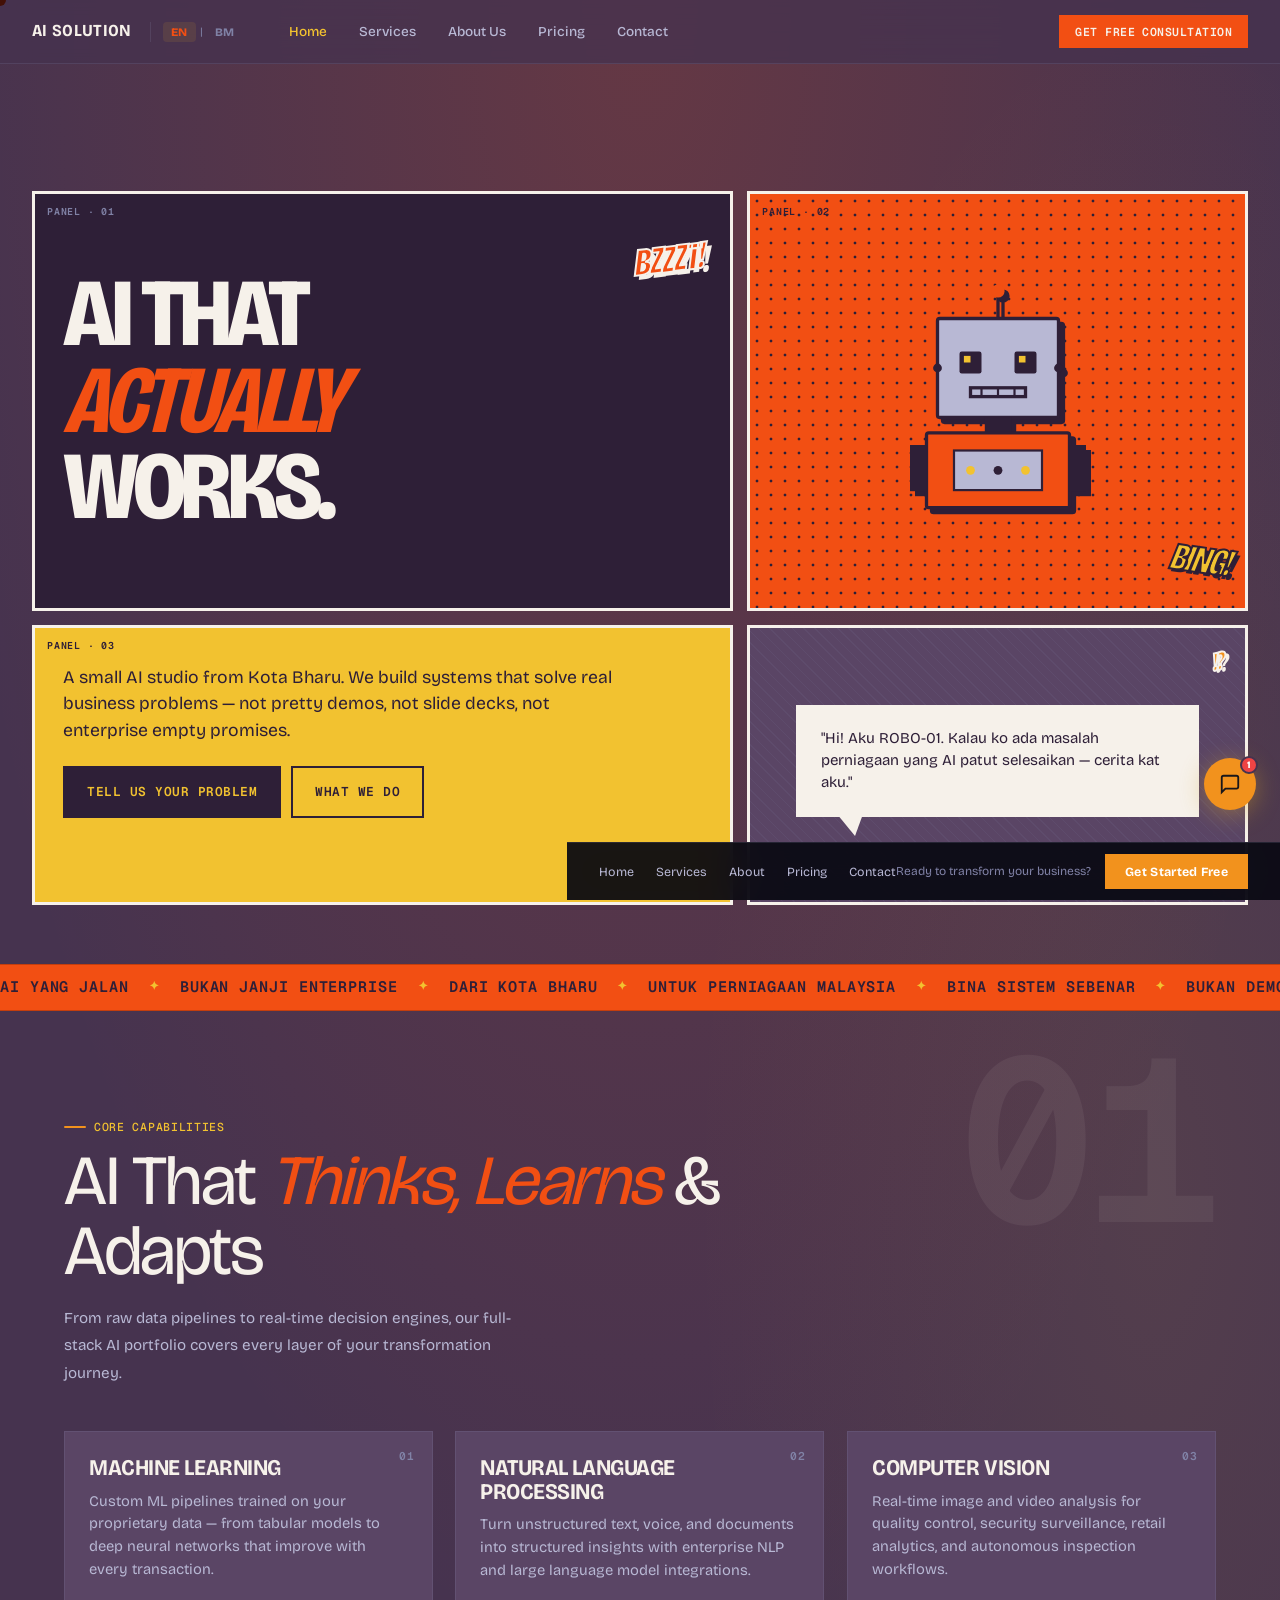
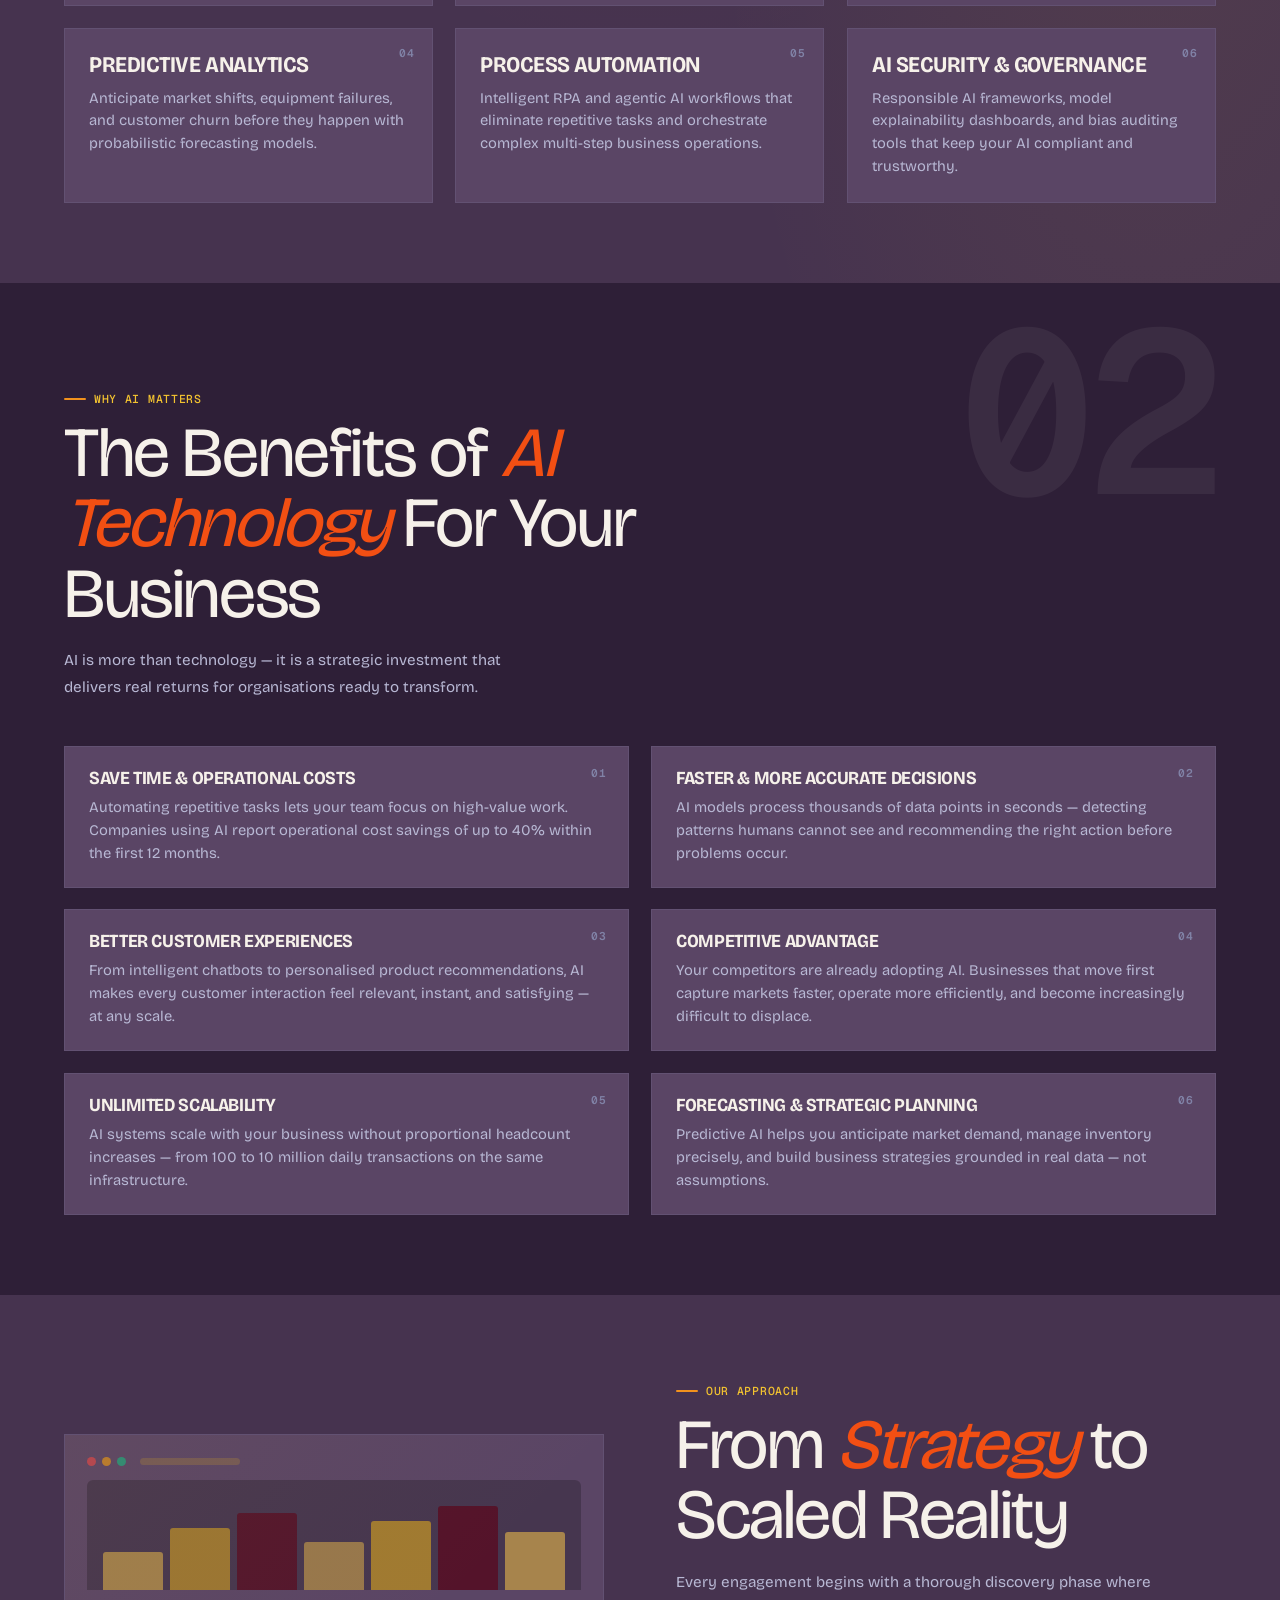
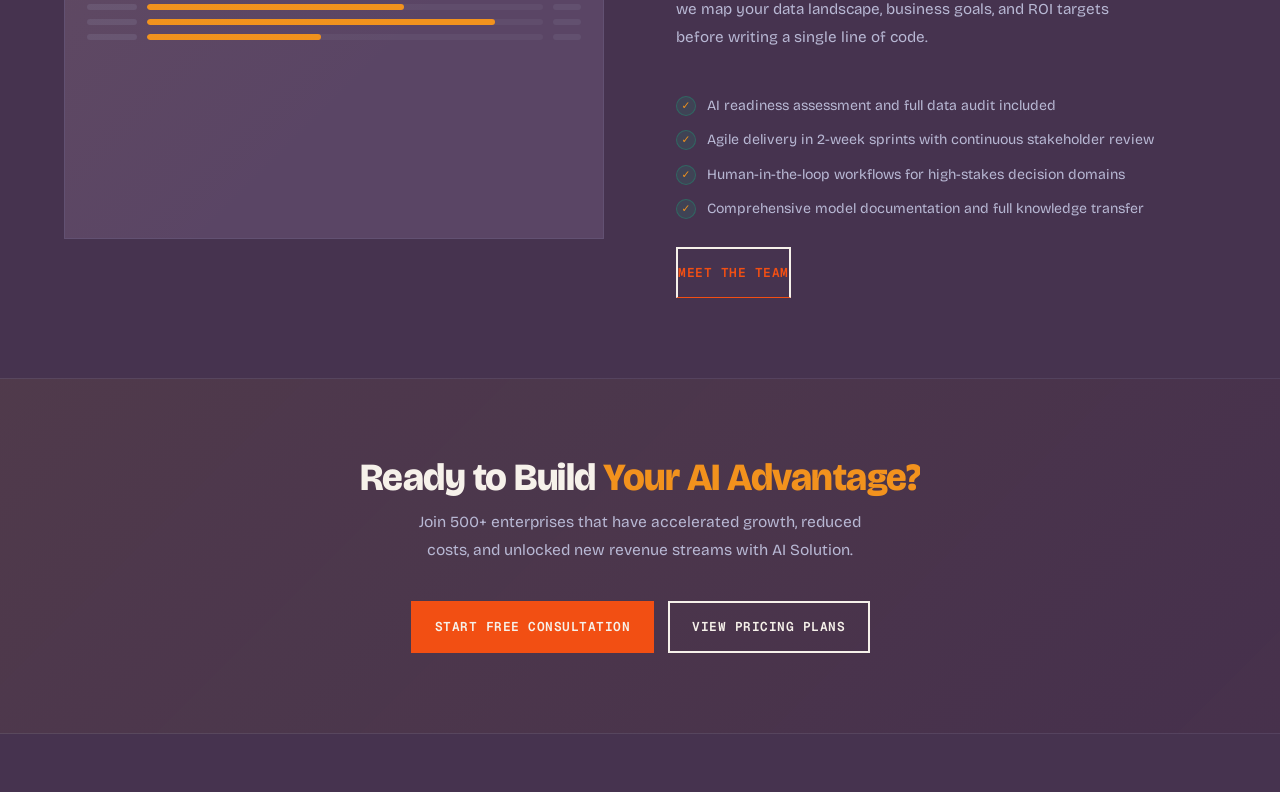
==== index.html @ 9b023fa4 "feat(design): comic-page hero layout 4-panel comic grid as hero: - Panel A (large): plum-deep splash" ====
<!DOCTYPE html>
<html lang="en">
<head>
  <meta charset="UTF-8" />
  <meta name="viewport" content="width=device-width, initial-scale=1.0" />
  <title>AI Solution — We Are Best Solution</title>
  <meta name="description" content="AI Solution delivers enterprise-grade artificial intelligence, machine learning, and automation platforms that transform how modern businesses operate." />
  <link rel="stylesheet" href="css/style.css" />
</head>
<body>

<!-- ══════════════════════════════════════════════════
     PRELOADER
══════════════════════════════════════════════════ -->
<!-- ══════════════════════════════════════════════════
     SIDEBAR
══════════════════════════════════════════════════ -->
<aside class="sidebar">
  <div class="sidebar-header">
    <a href="index.html" class="logo">
      <div>
        <div class="logo-name">AI Solution</div>
      </div>
    </a>
    <div class="lang-toggle">
      <button class="lang-btn" data-lang="en">EN</button>
      <span class="lang-sep">|</span>
      <button class="lang-btn" data-lang="ms">BM</button>
    </div>
  </div>

  <nav class="sidebar-nav">
    <div class="nav-group-label">Main Menu</div>
    <a href="index.html" class="nav-link" data-i18n="nav.home">Home</a>
    <a href="services.html" class="nav-link" data-i18n="nav.services">Services</a>
    <a href="about.html" class="nav-link" data-i18n="nav.about">About Us</a>
    <a href="pricing.html" class="nav-link" data-i18n="nav.pricing">Pricing</a>
    <a href="contact.html" class="nav-link" data-i18n="nav.contact">Contact</a>
  </nav>

  <div class="sidebar-footer">
    <div class="social-row">
      <a href="#" class="social-btn" aria-label="Twitter/X">
        <svg viewBox="0 0 24 24" fill="currentColor"><path d="M18.244 2.25h3.308l-7.227 8.26 8.502 11.24H16.17l-4.714-6.231-5.401 6.231H2.76l7.73-8.835L1.254 2.25H8.08l4.713 6.231zm-1.161 17.52h1.833L7.084 4.126H5.117z"/></svg>
      </a>
      <a href="#" class="social-btn" aria-label="LinkedIn">
        <svg viewBox="0 0 24 24" fill="currentColor"><path d="M20.447 20.452h-3.554v-5.569c0-1.328-.027-3.037-1.852-3.037-1.853 0-2.136 1.445-2.136 2.939v5.667H9.351V9h3.414v1.561h.046c.477-.9 1.637-1.85 3.37-1.85 3.601 0 4.267 2.37 4.267 5.455v6.286zM5.337 7.433a2.062 2.062 0 01-2.063-2.065 2.064 2.064 0 112.063 2.065zm1.782 13.019H3.555V9h3.564v11.452zM22.225 0H1.771C.792 0 0 .774 0 1.729v20.542C0 23.227.792 24 1.771 24h20.451C23.2 24 24 23.227 24 22.271V1.729C24 .774 23.2 0 22.222 0h.003z"/></svg>
      </a>
      <a href="#" class="social-btn" aria-label="GitHub">
        <svg viewBox="0 0 24 24" fill="currentColor"><path d="M12 .297c-6.63 0-12 5.373-12 12 0 5.303 3.438 9.8 8.205 11.385.6.113.82-.258.82-.577 0-.285-.01-1.04-.015-2.04-3.338.724-4.042-1.61-4.042-1.61C4.422 18.07 3.633 17.7 3.633 17.7c-1.087-.744.084-.729.084-.729 1.205.084 1.838 1.236 1.838 1.236 1.07 1.835 2.809 1.305 3.495.998.108-.776.417-1.305.76-1.605-2.665-.3-5.466-1.332-5.466-5.93 0-1.31.465-2.38 1.235-3.22-.135-.303-.54-1.523.105-3.176 0 0 1.005-.322 3.3 1.23.96-.267 1.98-.399 3-.405 1.02.006 2.04.138 3 .405 2.28-1.552 3.285-1.23 3.285-1.23.645 1.653.24 2.873.12 3.176.765.84 1.23 1.91 1.23 3.22 0 4.61-2.805 5.625-5.475 5.92.42.36.81 1.096.81 2.22 0 1.606-.015 2.896-.015 3.286 0 .315.21.69.825.57C20.565 22.092 24 17.592 24 12.297c0-6.627-5.373-12-12-12"/></svg>
      </a>
      <a href="#" class="social-btn" aria-label="YouTube">
        <svg viewBox="0 0 24 24" fill="currentColor"><path d="M23.495 6.205a3.007 3.007 0 00-2.088-2.088c-1.87-.501-9.396-.501-9.396-.501s-7.507-.01-9.396.501A3.007 3.007 0 00.527 6.205a31.247 31.247 0 00-.522 5.805 31.247 31.247 0 00.522 5.783 3.007 3.007 0 002.088 2.088c1.868.502 9.396.502 9.396.502s7.506 0 9.396-.502a3.007 3.007 0 002.088-2.088 31.247 31.247 0 00.5-5.783 31.247 31.247 0 00-.5-5.805zM9.609 15.601V8.408l6.264 3.602z"/></svg>
      </a>
    </div>
    <a href="contact.html" class="sidebar-cta" data-i18n="nav.cta">Get Free Consultation</a>
  </div>
</aside>

<button class="hamburger" aria-label="Toggle navigation">
  <span></span><span></span><span></span>
</button>
<div class="sidebar-overlay"></div>

<!-- ══════════════════════════════════════════════════
     MAIN CONTENT
══════════════════════════════════════════════════ -->
<main class="main">

  <!-- ── HERO COMIC PAGE ── -->
  <section class="hero hero-comic">
    <div class="comic-page">

      <!-- Panel A: Title splash -->
      <div class="panel panel-a">
        <div class="panel-tag">PANEL · 01</div>
        <h1 class="hero-title">
          <span data-i18n="index.hero.1">AI yang</span>
          <span class="hero-title-grad" data-i18n="index.hero.2"><i>betul-betul</i></span>
          <span data-i18n="index.hero.3">jalan.</span>
        </h1>
        <div class="sfx sfx-1">BZZZT!</div>
      </div>

      <!-- Panel B: Mascot -->
      <div class="panel panel-b">
        <div class="panel-tag">PANEL · 02</div>
        <div class="hero-mascot-wrap">
          <svg class="hero-mascot" viewBox="0 0 200 220" xmlns="http://www.w3.org/2000/svg" aria-hidden="true">
            <line x1="100" y1="10" x2="100" y2="35" stroke="currentColor" stroke-width="3" stroke-linecap="round"/>
            <circle cx="100" cy="10" r="6" fill="var(--red)"/>
            <rect x="45" y="35" width="110" height="90" rx="2" fill="var(--lavender-pale)" stroke="currentColor" stroke-width="3"/>
            <g class="eye"><rect x="65" y="65" width="20" height="20" rx="2" fill="currentColor"/><rect x="69" y="69" width="6" height="6" fill="var(--yellow)"/></g>
            <g class="eye" style="animation-delay:0.15s"><rect x="115" y="65" width="20" height="20" rx="2" fill="currentColor"/><rect x="119" y="69" width="6" height="6" fill="var(--yellow)"/></g>
            <rect x="75" y="98" width="50" height="8" rx="0" fill="none" stroke="currentColor" stroke-width="3"/>
            <line x1="85" y1="98" x2="85" y2="106" stroke="currentColor" stroke-width="2"/>
            <line x1="100" y1="98" x2="100" y2="106" stroke="currentColor" stroke-width="2"/>
            <line x1="115" y1="98" x2="115" y2="106" stroke="currentColor" stroke-width="2"/>
            <circle cx="45" cy="80" r="4" fill="currentColor"/>
            <circle cx="155" cy="80" r="4" fill="currentColor"/>
            <rect x="88" y="125" width="24" height="14" fill="currentColor"/>
            <rect x="35" y="139" width="130" height="68" rx="2" fill="var(--red)" stroke="currentColor" stroke-width="3"/>
            <rect x="60" y="155" width="80" height="36" rx="0" fill="var(--lavender-pale)" stroke="currentColor" stroke-width="2"/>
            <circle cx="75"  cy="173" r="4" fill="var(--yellow)"/>
            <circle cx="100" cy="173" r="4" fill="currentColor"/>
            <circle cx="125" cy="173" r="4" fill="var(--yellow)"/>
            <rect x="20" y="150" width="15" height="42" rx="0" fill="currentColor"/>
            <rect x="165" y="150" width="15" height="42" rx="0" fill="currentColor"/>
          </svg>
        </div>
        <div class="sfx sfx-2">BING!</div>
      </div>

      <!-- Panel C: Description + CTA -->
      <div class="panel panel-c">
        <div class="panel-tag">PANEL · 03</div>
        <p class="hero-desc" data-i18n="index.hero.desc">
          Studio AI kecik dari Kota Bharu. Kami bina sistem yang selesaikan masalah sebenar perniagaan ko — bukan demo cantik, bukan slide deck, bukan janji-janji enterprise.
        </p>
        <div class="hero-btns">
          <a href="contact.html" class="btn btn-pri" data-i18n="index.hero.btn1">Cerita masalah ko →</a>
          <a href="services.html" class="btn btn-sec" data-i18n="index.hero.btn2">Apa kami buat</a>
        </div>
      </div>

      <!-- Panel D: Meta / dialog -->
      <div class="panel panel-d">
        <div class="speech">
          <p>"Hi! Aku ROBO-01. Kalau ko ada masalah perniagaan yang AI patut selesaikan — cerita kat aku."</p>
        </div>
        <div class="sfx sfx-3">!?</div>
      </div>

    </div>
  </section>

  <!-- ── MARQUEE BANNER ── -->
  <div class="marquee" aria-hidden="true">
    <div class="marquee-track">
      <span>AI yang jalan</span><span class="marquee-dot">✦</span>
      <span>Bukan janji enterprise</span><span class="marquee-dot">✦</span>
      <span>Dari Kota Bharu</span><span class="marquee-dot">✦</span>
      <span>Untuk perniagaan Malaysia</span><span class="marquee-dot">✦</span>
      <span>Bina sistem sebenar</span><span class="marquee-dot">✦</span>
      <span>Bukan demo cantik</span><span class="marquee-dot">✦</span>
      <span>AI yang jalan</span><span class="marquee-dot">✦</span>
      <span>Bukan janji enterprise</span><span class="marquee-dot">✦</span>
      <span>Dari Kota Bharu</span><span class="marquee-dot">✦</span>
      <span>Untuk perniagaan Malaysia</span><span class="marquee-dot">✦</span>
      <span>Bina sistem sebenar</span><span class="marquee-dot">✦</span>
      <span>Bukan demo cantik</span><span class="marquee-dot">✦</span>
    </div>
  </div>

  <!-- ── CAPABILITIES ── -->
  <section class="sec" data-no="01">
    <div class="sec-label" data-i18n="index.cap.label">Core Capabilities</div>
    <h2 class="sec-title reveal" data-i18n="index.cap.title">AI That <span>Thinks, Learns</span> &amp; Adapts</h2>
    <p class="sec-desc reveal d1" data-i18n="index.cap.desc">From raw data pipelines to real-time decision engines, our full-stack AI portfolio covers every layer of your transformation journey.</p>

    <div class="grid-3">
      <div class="card reveal d1">
        <h3 class="card-title" data-i18n="index.cap.ml.title">Machine Learning</h3>
        <p class="card-desc" data-i18n="index.cap.ml.desc">Custom ML pipelines trained on your proprietary data — from tabular models to deep neural networks that improve with every transaction.</p>
      </div>
      <div class="card reveal d2">
        <h3 class="card-title" data-i18n="index.cap.nlp.title">Natural Language Processing</h3>
        <p class="card-desc" data-i18n="index.cap.nlp.desc">Turn unstructured text, voice, and documents into structured insights with enterprise NLP and large language model integrations.</p>
      </div>
      <div class="card reveal d3">
        <h3 class="card-title" data-i18n="index.cap.cv.title">Computer Vision</h3>
        <p class="card-desc" data-i18n="index.cap.cv.desc">Real-time image and video analysis for quality control, security surveillance, retail analytics, and autonomous inspection workflows.</p>
      </div>
      <div class="card reveal d1">
        <h3 class="card-title" data-i18n="index.cap.analytics.title">Predictive Analytics</h3>
        <p class="card-desc" data-i18n="index.cap.analytics.desc">Anticipate market shifts, equipment failures, and customer churn before they happen with probabilistic forecasting models.</p>
      </div>
      <div class="card reveal d2">
        <h3 class="card-title" data-i18n="index.cap.auto.title">Process Automation</h3>
        <p class="card-desc" data-i18n="index.cap.auto.desc">Intelligent RPA and agentic AI workflows that eliminate repetitive tasks and orchestrate complex multi-step business operations.</p>
      </div>
      <div class="card reveal d3">
        <h3 class="card-title" data-i18n="index.cap.sec.title">AI Security &amp; Governance</h3>
        <p class="card-desc" data-i18n="index.cap.sec.desc">Responsible AI frameworks, model explainability dashboards, and bias auditing tools that keep your AI compliant and trustworthy.</p>
      </div>
    </div>
  </section>



  <!-- ── BENEFITS OF AI ── -->
  <section class="sec sec-alt" data-no="02">
    <div class="sec-label" data-i18n="index.ben.label">Why AI Matters</div>
    <h2 class="sec-title reveal" data-i18n="index.ben.title">The Benefits of <span>AI Technology</span> For Your Business</h2>
    <p class="sec-desc reveal d1" data-i18n="index.ben.desc">AI is more than technology — it is a strategic investment that delivers real returns for organisations ready to transform.</p>

    <div class="grid-2" style="margin-top:8px">
      <div class="val-item reveal d1">
        <h3 class="val-title" data-i18n="index.ben.1.title">Save Time &amp; Operational Costs</h3>
        <p class="val-desc" data-i18n="index.ben.1.desc">Automating repetitive tasks lets your team focus on high-value work. Companies using AI report operational cost savings of up to 40% within the first 12 months.</p>
      </div>
      <div class="val-item reveal d2">
        <h3 class="val-title" data-i18n="index.ben.2.title">Faster &amp; More Accurate Decisions</h3>
        <p class="val-desc" data-i18n="index.ben.2.desc">AI models process thousands of data points in seconds — detecting patterns humans cannot see and recommending the right action before problems occur.</p>
      </div>
      <div class="val-item reveal d1">
        <h3 class="val-title" data-i18n="index.ben.3.title">Better Customer Experiences</h3>
        <p class="val-desc" data-i18n="index.ben.3.desc">From intelligent chatbots to personalised product recommendations, AI makes every customer interaction feel relevant, instant, and satisfying — at any scale.</p>
      </div>
      <div class="val-item reveal d2">
        <h3 class="val-title" data-i18n="index.ben.4.title">Competitive Advantage</h3>
        <p class="val-desc" data-i18n="index.ben.4.desc">Your competitors are already adopting AI. Businesses that move first capture markets faster, operate more efficiently, and become increasingly difficult to displace.</p>
      </div>
      <div class="val-item reveal d1">
        <h3 class="val-title" data-i18n="index.ben.5.title">Unlimited Scalability</h3>
        <p class="val-desc" data-i18n="index.ben.5.desc">AI systems scale with your business without proportional headcount increases — from 100 to 10 million daily transactions on the same infrastructure.</p>
      </div>
      <div class="val-item reveal d2">
        <h3 class="val-title" data-i18n="index.ben.6.title">Forecasting &amp; Strategic Planning</h3>
        <p class="val-desc" data-i18n="index.ben.6.desc">Predictive AI helps you anticipate market demand, manage inventory precisely, and build business strategies grounded in real data — not assumptions.</p>
      </div>
    </div>
  </section>

  <!-- ── ALT SECTION 2 ── -->
  <div class="alt rev">
    <div class="alt-content reveal">
      <div class="sec-label" data-i18n="index.approach.label">Our Approach</div>
      <h2 class="sec-title" data-i18n="index.approach.title">From <span>Strategy</span> to Scaled Reality</h2>
      <p class="sec-desc" data-i18n="index.approach.desc">Every engagement begins with a thorough discovery phase where we map your data landscape, business goals, and ROI targets before writing a single line of code.</p>
      <ul class="chk-list">
        <li data-i18n="index.approach.li1">AI readiness assessment and full data audit included</li>
        <li data-i18n="index.approach.li2">Agile delivery in 2-week sprints with continuous stakeholder review</li>
        <li data-i18n="index.approach.li3">Human-in-the-loop workflows for high-stakes decision domains</li>
        <li data-i18n="index.approach.li4">Comprehensive model documentation and full knowledge transfer</li>
      </ul>
      <div style="margin-top:26px">
        <a href="about.html" class="btn btn-ghost" data-i18n="index.approach.btn">Meet the Team</a>
      </div>
    </div>
    <div class="alt-visual reveal d2">
      <div class="vis-mockup">
        <div class="vm-header">
          <div class="vm-dot"></div><div class="vm-dot"></div><div class="vm-dot"></div>
          <div class="vm-titlebar"></div>
        </div>
        <div class="vm-chart">
          <div class="vm-bar" style="height:40%;background:rgba(232,184,75,0.55)"></div>
          <div class="vm-bar" style="height:65%;background:rgba(210,159,34,0.6)"></div>
          <div class="vm-bar" style="height:80%;background:rgba(93,0,24,0.6)"></div>
          <div class="vm-bar" style="height:50%;background:rgba(232,184,75,0.5)"></div>
          <div class="vm-bar" style="height:72%;background:rgba(210,159,34,0.65)"></div>
          <div class="vm-bar" style="height:88%;background:rgba(93,0,24,0.65)"></div>
          <div class="vm-bar" style="height:60%;background:rgba(232,184,75,0.6)"></div>
        </div>
        <div class="vm-rows">
          <div class="vm-row"><div class="vm-row-lbl"></div><div class="vm-row-track"><div class="vm-row-fill" style="width:65%"></div></div><div class="vm-row-val"></div></div>
          <div class="vm-row"><div class="vm-row-lbl"></div><div class="vm-row-track"><div class="vm-row-fill" style="width:88%"></div></div><div class="vm-row-val"></div></div>
          <div class="vm-row"><div class="vm-row-lbl"></div><div class="vm-row-track"><div class="vm-row-fill" style="width:44%"></div></div><div class="vm-row-val"></div></div>
        </div>
      </div>
    </div>
  </div>

  <!-- ── CTA ── -->
  <div class="cta-band reveal">
    <h2 data-i18n="index.cta.title">Ready to Build <span style="background:var(--grad);-webkit-background-clip:text;-webkit-text-fill-color:transparent;background-clip:text;">Your AI Advantage?</span></h2>
    <p data-i18n="index.cta.desc">Join 500+ enterprises that have accelerated growth, reduced costs, and unlocked new revenue streams with AI Solution.</p>
    <div class="cta-btns">
      <a href="contact.html" class="btn btn-pri" data-i18n="index.cta.btn1">Start Free Consultation</a>
      <a href="pricing.html" class="btn btn-sec" data-i18n="index.cta.btn2">View Pricing Plans</a>
    </div>
  </div>

</main>

<!-- ══════════════════════════════════════════════════
     STICKY BOTTOM BAR
══════════════════════════════════════════════════ -->
<nav class="bottom-bar">
  <div class="bar-links">
    <a href="index.html">Home</a>
    <a href="services.html">Services</a>
    <a href="about.html">About</a>
    <a href="pricing.html">Pricing</a>
    <a href="contact.html">Contact</a>
  </div>
  <div class="bar-right">
    <span data-i18n="bar.tagline">Ready to transform your business?</span>
    <a href="contact.html" class="bar-cta" data-i18n="bar.btn">Get Started Free</a>
  </div>
</nav>

<button class="back-top" aria-label="Back to top">
  <svg viewBox="0 0 24 24" fill="none" stroke="currentColor" stroke-width="2.5"><polyline points="18 15 12 9 6 15"/></svg>
</button>

<script src="js/i18n.js"></script>
<script src="js/main.js"></script>
</body>
</html>
---- css/style.css ----
/* ============================================================
   AI SOLUTION — Industrial Utility / Workshop Manual
   Reference: 1970s machinery manual, control panel signage
   ============================================================ */

@import url('https://fonts.googleapis.com/css2?family=Bricolage+Grotesque:opsz,wght@12..96,400;12..96,500;12..96,600;12..96,700;12..96,800&family=Geist+Mono:wght@400;500;600&display=swap');

:root {
  /* Anime cybertech palette — Drenched dark sunset */
  --plum:          #46334F;       /* deep purple — primary surface */
  --plum-deep:     #2e1f37;       /* deeper purple */
  --plum-soft:     #5a4565;       /* raised surface */
  --lavender:      #8082A6;       /* body text, secondary */
  --lavender-pale: #b8b8d4;       /* high-contrast text */
  --yellow:        #F2C230;       /* highlight, badges */
  --orange:        #F2921D;       /* secondary CTA */
  --red:           #F24F13;       /* primary accent — emphasis */
  --red-deep:      #c43e0d;

  --surface:       var(--plum);
  --surface-deep:  var(--plum-deep);
  --surface-raised: var(--plum-soft);
  --ink:           #f6f1ea;       /* warm cream for headlines */
  --ink-sub:       var(--lavender-pale);
  --ink-mute:      var(--lavender);
  --line:          rgba(128, 130, 166, 0.20);
  --line-strong:   rgba(128, 130, 166, 0.50);

  --bg-primary:    var(--surface);
  --bg-secondary:  var(--surface-deep);
  --bg-card:       var(--surface-raised);
  --bg-card-hover: var(--surface-raised);
  --border:        var(--line);
  --border-hover:  var(--line-strong);

  --primary:       var(--red);
  --primary-dark:  var(--red-deep);
  --secondary:     var(--orange);
  --accent:        var(--yellow);
  --accent-green:  var(--orange);
  --danger:        var(--red);
  --warning:       var(--yellow);

  --text:          var(--ink);
  --text-sub:      var(--ink-sub);
  --text-muted:    var(--ink-mute);

  --display: 'Bricolage Grotesque', system-ui, sans-serif;
  --mono:    'Geist Mono', ui-monospace, monospace;

  --grad:          var(--orange);
  --grad-accent:   var(--orange-deep);
  --grad-glow:     none;

  --shadow-card:   none;
  --glow:          none;
  --glow-sm:       none;

  --ease:          cubic-bezier(0.16, 1, 0.3, 1);
  --t:             all 0.24s var(--ease);
  --t-slow:        all 0.5s var(--ease);

  --r-sm:   0;
  --r-md:   0;
  --r-lg:   0;
  --r-xl:   0;

  --bar-h:         58px;
}

*, *::before, *::after { box-sizing: border-box; margin: 0; padding: 0; }
html { scroll-behavior: smooth; font-size: 16px; }
body {
  font-family: var(--display);
  font-weight: 400;
  font-variation-settings: "wdth" 100, "opsz" 14;
  background: var(--plum);
  background-image:
    radial-gradient(ellipse 80% 60% at 50% 0%, rgba(242, 79, 19, 0.18), transparent 70%),
    radial-gradient(ellipse 60% 50% at 90% 30%, rgba(242, 194, 48, 0.08), transparent 60%);
  color: var(--text);
  line-height: 1.55;
  overflow-x: hidden;
  -webkit-font-smoothing: antialiased;
}

/* Section labels — like machinery panel readouts */
.eyebrow, .sec-label, .nav-group-label, .ph-label {
  font-family: var(--mono) !important;
  font-weight: 500 !important;
  letter-spacing: 0.06em !important;
  text-transform: uppercase;
  font-size: 0.72rem !important;
  color: var(--yellow) !important;
  display: inline-flex; align-items: center; gap: 8px;
  padding: 0;
  background: transparent;
  border: none;
}
.eyebrow::before, .sec-label::before, .ph-label::before {
  content: '';
  width: 24px; height: 1px;
  background: var(--yellow);
  display: inline-block;
}

/* Display typography — heavy industrial sans */
h1, h2, h3, .hero-title, .sec-title, .ph-title, .cta-band h2 {
  font-family: var(--display);
  font-weight: 700;
  letter-spacing: -0.025em;
  line-height: 0.95;
  font-variation-settings: "wdth" 100, "opsz" 96;
}
h1 i, h2 i, h3 i, .hero-title i, .sec-title i {
  font-style: italic;
  font-weight: 600;
  font-variation-settings: "wdth" 95, "opsz" 96;
  color: var(--orange);
}
a { color: inherit; text-decoration: none; }
img { display: block; max-width: 100%; }
button { font-family: inherit; }

/* ---- Scrollbar ---- */
::-webkit-scrollbar          { width: 5px; }
::-webkit-scrollbar-track    { background: var(--bg-secondary); }
::-webkit-scrollbar-thumb    { background: var(--primary); border-radius: 4px; }
::-webkit-scrollbar-thumb:hover { background: var(--secondary); }
::selection { background: rgba(210,159,34,0.28); color: var(--text); }

/* ============================================================
   TOP NAVBAR (converted from sidebar)
   ============================================================ */
.sidebar {
  position: fixed; top: 0; left: 0; right: 0;
  height: 64px; width: 100%;
  background: rgba(70, 51, 79, 0.78);
  backdrop-filter: blur(16px);
  -webkit-backdrop-filter: blur(16px);
  border-bottom: 1px solid var(--line);
  display: flex; flex-direction: row; align-items: center;
  z-index: 1000;
  transition: transform 0.3s var(--ease);
  padding: 0 32px;
  gap: 32px;
}
.sidebar::after { display: none; }

/* Logo + lang toggle (left) */
.sidebar-header {
  display: flex; align-items: center; gap: 18px;
  padding: 0;
  border: none;
  flex-shrink: 0;
}
.lang-toggle {
  border-top: none !important;
  padding-top: 0 !important;
  margin-top: 0 !important;
  border-left: 1px solid var(--border);
  padding-left: 12px !important;
}
.logo { display: flex; align-items: center; }
.logo-name {
  font-family: var(--display);
  font-size: 1.05rem; font-weight: 700;
  font-variation-settings: "wdth" 90;
  letter-spacing: 0.02em;
  line-height: 1;
  color: var(--ink);
  text-transform: uppercase;
}

/* Nav (center, horizontal) */
.sidebar-nav {
  flex: 1; padding: 0;
  display: flex; align-items: center;
  gap: 4px; overflow: visible;
}
.nav-group-label { display: none; }
.nav-link {
  display: inline-flex; align-items: center; gap: 6px;
  padding: 8px 14px;
  color: var(--text-sub);
  font-size: 0.85rem; font-weight: 500;
  border: none;
  border-radius: 2px;
  transition: var(--t);
}
.nav-link { color: var(--ink-sub); }
.nav-link:hover { color: var(--yellow); background: transparent; }
.nav-link.active { color: var(--yellow); background: transparent; }
.nav-badge {
  margin-left: 4px; padding: 1px 6px;
  background: var(--primary); color: #fff;
  border-radius: 20px; font-size: 0.58rem; font-weight: 700;
}

/* Footer items (right) */
.sidebar-footer {
  display: flex; align-items: center; gap: 14px;
  padding: 0;
  border: none;
  flex-shrink: 0;
}
.social-row { display: none; }
.sidebar-cta {
  display: inline-block; width: auto;
  padding: 8px 16px;
  background: var(--red); color: var(--ink);
  border-radius: 0;
  font-family: var(--mono);
  font-size: 0.72rem; font-weight: 600;
  letter-spacing: 0.04em;
  text-transform: uppercase;
  transition: var(--t);
  white-space: nowrap;
}
.sidebar-cta:hover { background: var(--yellow); color: var(--plum-deep); }

/* ---- Hamburger ---- */
.hamburger {
  display: none;
  position: fixed; top: 14px; left: 14px;
  z-index: 1100;
  width: 44px; height: 44px;
  background: var(--bg-card);
  border: 1px solid var(--border); border-radius: var(--r-sm);
  flex-direction: column; align-items: center; justify-content: center;
  gap: 5px; cursor: pointer; transition: var(--t);
}
.hamburger span {
  display: block; width: 20px; height: 2px;
  background: var(--text); border-radius: 2px; transition: var(--t);
}
.hamburger.open span:nth-child(1) { transform: translateY(7px) rotate(45deg); }
.hamburger.open span:nth-child(2) { opacity: 0; transform: scaleX(0); }
.hamburger.open span:nth-child(3) { transform: translateY(-7px) rotate(-45deg); }

.sidebar-overlay {
  display: none;
  position: fixed; inset: 0;
  background: rgba(0,0,0,0.65); backdrop-filter: blur(4px);
  z-index: 999;
}
.sidebar-overlay.visible { display: block; }

/* ============================================================
   LAYOUT
   ============================================================ */
.main { margin-left: 0; padding-top: 64px; min-height: 100vh; padding-bottom: var(--bar-h); }

/* ============================================================
   STICKY BOTTOM BAR
   ============================================================ */
.bottom-bar {
  position: fixed; bottom: 0;
  left: var(--sidebar-w); right: 0;
  height: var(--bar-h);
  background: rgba(10,10,20,0.94);
  backdrop-filter: blur(20px) saturate(1.4);
  border-top: 1px solid var(--border);
  display: flex; align-items: center;
  justify-content: space-between;
  padding: 0 32px; z-index: 900;
}
.bar-links { display: flex; gap: 22px; }
.bar-links a {
  color: var(--text-sub); font-size: 0.78rem; transition: var(--t);
}
.bar-links a:hover { color: var(--primary); }
.bar-right { display: flex; align-items: center; gap: 14px; }
.bar-right span { color: var(--text-muted); font-size: 0.75rem; }
.bar-cta {
  display: inline-flex; align-items: center; gap: 6px;
  padding: 8px 20px;
  background: var(--grad); color: #fff;
  border-radius: var(--r-sm); font-size: 0.78rem;
  font-weight: 700; letter-spacing: 0.3px;
  transition: var(--t); box-shadow: var(--glow-sm);
  white-space: nowrap;
}
.bar-cta:hover { box-shadow: var(--glow); transform: translateY(-1px); }
.bar-cta svg { width: 13px; height: 13px; }

/* ============================================================
   BACK TO TOP
   ============================================================ */
.back-top {
  position: fixed;
  bottom: calc(var(--bar-h) + 18px); right: 20px;
  width: 42px; height: 42px;
  background: var(--bg-card); border: 1px solid var(--border);
  border-radius: var(--r-sm);
  display: flex; align-items: center; justify-content: center;
  color: var(--primary); cursor: pointer; z-index: 800;
  opacity: 0; visibility: hidden;
  transform: translateY(16px); transition: var(--t);
}
.back-top svg { width: 16px; height: 16px; }
.back-top.show { opacity: 1; visibility: visible; transform: translateY(0); }
.back-top:hover { background: var(--primary); color: #fff; box-shadow: var(--glow-sm); }

/* ============================================================
   HERO
   ============================================================ */
.hero {
  position: relative; min-height: 100vh;
  display: flex; align-items: center;
  overflow: hidden; background: var(--bg-primary);
}
.hero::before, .hero::after { display: none; }

.hero-inner {
  position: relative; z-index: 2;
  padding: 140px 64px 100px;
  max-width: 920px;
}
.eyebrow {
  display: inline-flex; align-items: center; gap: 8px;
  padding: 5px 15px;
  background: rgba(232,184,75,0.08);
  border: 1px solid rgba(232,184,75,0.3);
  border-radius: 30px;
  font-size: 0.7rem; color: var(--accent);
  letter-spacing: 2.5px; text-transform: uppercase; font-weight: 700;
  margin-bottom: 22px;
}
.eyebrow-dot {
  width: 6px; height: 6px; background: var(--accent);
  border-radius: 50%; animation: pulse 1.6s ease-in-out infinite;
}
@keyframes pulse { 0%,100%{opacity:1;transform:scale(1)} 50%{opacity:0.3;transform:scale(0.8)} }

.hero-title {
  font-family: var(--display);
  font-size: clamp(3.5rem, 11vw, 10rem);
  font-weight: 800;
  line-height: 0.86;
  letter-spacing: -0.045em;
  margin-bottom: 32px;
  color: var(--ink);
  text-transform: uppercase;
  font-variation-settings: "wdth" 88, "opsz" 96;
}
.hero-title > span { display: block; }
.hero-title-grad {
  color: var(--red);
  font-weight: 700;
  font-style: italic;
  font-variation-settings: "wdth" 80, "opsz" 96;
  letter-spacing: -0.04em;
  display: inline-block;
}

.hero-mascot-wrap {
  width: clamp(120px, 18vw, 240px);
  margin-bottom: 28px;
  display: block;
  will-change: transform;
  transition: transform 0.05s linear;
}
.hero-mascot {
  width: 100%;
  height: auto;
  display: block;
  animation: float-bot 4s ease-in-out infinite;
}
.hero-mascot path,
.hero-mascot rect,
.hero-mascot circle { transition: var(--t); }

@keyframes blink-eye {
  0%, 92%, 100% { transform: scaleY(1); }
  95%           { transform: scaleY(0.1); }
}
.hero-mascot .eye {
  transform-origin: center;
  animation: blink-eye 4s infinite;
}
@keyframes float-bot {
  0%, 100% { transform: translateY(0); }
  50%      { transform: translateY(-8px); }
}

/* ============================================================
   COMIC PAGE LAYOUT
   ============================================================ */
.hero-comic {
  padding: 100px 32px 32px;
  background: transparent;
}
.comic-page {
  max-width: 1240px;
  margin: 0 auto;
  display: grid;
  gap: 14px;
  grid-template-columns: 1.4fr 1fr;
  grid-template-rows: auto auto;
  grid-template-areas:
    "a b"
    "c d";
  position: relative;
}
@media (max-width: 720px) {
  .comic-page {
    grid-template-columns: 1fr;
    grid-template-areas: "a" "b" "c" "d";
  }
}
.panel-a { grid-area: a; }
.panel-b { grid-area: b; }
.panel-c { grid-area: c; }
.panel-d { grid-area: d; }

.panel {
  border: 3px solid var(--ink);
  background: var(--surface-raised);
  padding: 28px;
  position: relative;
  overflow: hidden;
  min-height: 280px;
  display: flex;
  flex-direction: column;
  justify-content: flex-end;
}
.panel-tag {
  position: absolute;
  top: 10px; left: 12px;
  font-family: var(--mono);
  font-size: 0.62rem;
  font-weight: 600;
  letter-spacing: 0.08em;
  color: var(--lavender);
  text-transform: uppercase;
  z-index: 2;
}

/* Panel A — title splash, deeper plum bg */
.panel-a {
  background: var(--plum-deep);
  min-height: 420px;
  justify-content: center;
}
.panel-a .hero-title {
  margin-bottom: 0;
  font-size: clamp(2.8rem, 7.5vw, 6rem);
  line-height: 0.9;
  color: var(--ink);
}

/* Panel B — mascot panel, halftone red */
.panel-b {
  background: var(--red);
  color: var(--plum-deep);
  background-image:
    radial-gradient(circle at center, var(--plum-deep) 1.2px, transparent 1.7px);
  background-size: 14px 14px;
  align-items: center;
  justify-content: center;
}
.panel-b .panel-tag { color: var(--plum-deep); }
.panel-b .hero-mascot-wrap {
  width: clamp(140px, 60%, 220px);
  margin: 0;
  filter: drop-shadow(5px 5px 0 var(--plum-deep));
}
.panel-b .hero-mascot { color: var(--plum-deep); }

/* Panel C — desc + CTA on yellow */
.panel-c {
  background: var(--yellow);
  color: var(--plum-deep);
  justify-content: flex-end;
}
.panel-c .panel-tag { color: var(--plum-deep); }
.panel-c .hero-desc {
  font-size: clamp(0.96rem, 1.4vw, 1.1rem);
  line-height: 1.5;
  color: var(--plum-deep);
  margin-bottom: 22px;
  max-width: 50ch;
}
.panel-c .hero-btns { display: flex; gap: 10px; flex-wrap: wrap; }
.panel-c .btn-pri { background: var(--plum-deep); color: var(--yellow); border-color: var(--plum-deep); }
.panel-c .btn-pri:hover { background: var(--red); color: var(--ink); border-color: var(--red); }
.panel-c .btn-sec { color: var(--plum-deep); border-color: var(--plum-deep); background: transparent; }
.panel-c .btn-sec:hover { background: var(--plum-deep); color: var(--yellow); }

/* Panel D — speech bubble */
.panel-d {
  background: var(--surface-raised);
  background-image:
    repeating-linear-gradient(45deg, transparent 0 7px, rgba(128,130,166,0.10) 7px 8px);
  justify-content: center;
  align-items: center;
}
.speech {
  background: var(--ink);
  color: var(--plum-deep);
  border: 3px solid var(--ink);
  padding: 20px 22px;
  position: relative;
  font-size: 0.94rem;
  line-height: 1.45;
  max-width: 92%;
  margin: 10px auto 18px;
}
.speech p { margin: 0; }
.speech::before {
  content: '';
  position: absolute;
  bottom: -22px; left: 38px;
  width: 0; height: 0;
  border-left: 18px solid transparent;
  border-right: 8px solid transparent;
  border-top: 22px solid var(--ink);
}

/* Sound effects */
.sfx {
  position: absolute;
  font-family: var(--display);
  font-weight: 800;
  font-style: italic;
  font-size: clamp(1.4rem, 3.2vw, 2.4rem);
  font-variation-settings: "wdth" 75, "opsz" 96;
  letter-spacing: -0.025em;
  text-transform: uppercase;
  pointer-events: none;
  z-index: 3;
}
.sfx-1 {
  top: 36px; right: 28px;
  color: var(--red);
  -webkit-text-stroke: 2px var(--ink);
  text-shadow: 4px 4px 0 var(--ink);
  transform: rotate(-7deg);
}
.sfx-2 {
  bottom: 18px; right: 16px;
  color: var(--yellow);
  -webkit-text-stroke: 2px var(--plum-deep);
  text-shadow: 3px 3px 0 var(--plum-deep);
  transform: rotate(8deg);
}
.sfx-3 {
  top: 14px; right: 22px;
  color: var(--orange);
  -webkit-text-stroke: 2px var(--ink);
  text-shadow: 3px 3px 0 var(--ink);
  transform: rotate(-12deg);
  font-size: 1.6rem;
}

/* Override .hero / .hero-inner default centered narrow stack */
.hero-comic .hero-mascot-wrap {
  transition: none;
  animation: none;
}

/* ============================================================
   MARQUEE BANNER
   ============================================================ */
.marquee {
  background: var(--red);
  color: var(--plum-deep);
  padding: 10px 0;
  overflow: hidden;
  position: relative;
  margin: 0;
  border-top: 1px solid var(--red-deep);
  border-bottom: 1px solid var(--red-deep);
}
.marquee-track {
  display: inline-flex;
  align-items: center;
  gap: 20px;
  white-space: nowrap;
  animation: marquee-scroll 45s linear infinite;
  font-family: var(--mono);
  font-size: clamp(0.78rem, 1.2vw, 0.95rem);
  font-weight: 600;
  letter-spacing: 0.06em;
}
.marquee-track span {
  display: inline-block;
  text-transform: uppercase;
}
.marquee-track .marquee-dot {
  color: var(--yellow);
  font-size: 0.8em;
  font-weight: 700;
}
@keyframes marquee-scroll {
  from { transform: translateX(0); }
  to   { transform: translateX(-50%); }
}
.marquee:hover .marquee-track { animation-play-state: paused; }

.hero-type-wrap {
  display: flex; align-items: center; gap: 0;
  height: 2rem; margin-bottom: 22px; overflow: hidden;
}
.hero-type-prefix { color: var(--text-sub); font-size: 1.05rem; font-weight: 500; margin-right: 6px; }
.hero-type { color: var(--accent); font-size: 1.05rem; font-weight: 700; letter-spacing: 0.5px; }
.cursor {
  display: inline-block; width: 2px; height: 1.1em;
  background: var(--accent); margin-left: 2px;
  vertical-align: text-bottom;
  animation: blink 0.75s step-end infinite;
}
@keyframes blink { 0%,100%{opacity:1} 50%{opacity:0} }

.hero-desc {
  font-size: 1.15rem; color: var(--text-sub);
  max-width: 560px; line-height: 1.7; margin-bottom: 48px;
  font-weight: 400;
}
.hero-btns { display: flex; gap: 14px; flex-wrap: wrap; margin-bottom: 56px; }

.hero-stats {
  display: flex; gap: 40px;
  padding-top: 36px;
  border-top: 1px solid var(--border);
}
.hstat-num {
  font-size: 2.1rem; font-weight: 900; line-height: 1;
  background: var(--grad); -webkit-background-clip: text;
  -webkit-text-fill-color: transparent; background-clip: text;
}
.hstat-lbl {
  font-size: 0.7rem; color: var(--text-muted);
  text-transform: uppercase; letter-spacing: 1.5px; margin-top: 5px;
}

/* ============================================================
   PAGE HERO (inner pages)
   ============================================================ */
.page-hero {
  position: relative; overflow: hidden;
  padding: 90px 64px 56px;
  background: var(--bg-secondary);
  border-bottom: 1px solid var(--border);
}
.page-hero::before {
  content: '';
  position: absolute; top: -120px; right: -120px;
  width: 500px; height: 500px;
  background: radial-gradient(circle, rgba(210,159,34,0.12) 0%, transparent 70%);
  pointer-events: none;
}
.page-hero::after {
  content: '';
  position: absolute; bottom: -80px; left: 5%;
  width: 300px; height: 300px;
  background: radial-gradient(circle, rgba(232,184,75,0.07) 0%, transparent 70%);
  pointer-events: none;
}
.ph-label {
  display: inline-flex; align-items: center; gap: 7px;
  padding: 4px 13px;
  background: rgba(210,159,34,0.08);
  border: 1px solid rgba(210,159,34,0.25);
  border-radius: 20px;
  font-size: 0.66rem; color: var(--primary);
  letter-spacing: 2.5px; text-transform: uppercase; font-weight: 700;
  margin-bottom: 14px;
}
.ph-title {
  font-size: clamp(2rem, 4vw, 3.4rem);
  font-weight: 900; letter-spacing: -1px; line-height: 1.1;
  margin-bottom: 14px;
}
.ph-desc {
  font-size: 0.97rem; color: var(--text-sub);
  max-width: 490px; line-height: 1.75;
}
.ph-title span {
  background: var(--grad); -webkit-background-clip: text;
  -webkit-text-fill-color: transparent; background-clip: text;
}

/* ============================================================
   SECTIONS
   ============================================================ */
.sec { padding: 100px 64px 80px; position: relative; }
.sec-alt { background: var(--bg-secondary); }

/* Giant section index numbers (decorative, background) */
.sec[data-no]::before {
  content: attr(data-no);
  position: absolute;
  top: 32px; right: 64px;
  font-family: var(--mono);
  font-style: normal;
  font-weight: 600;
  font-size: clamp(8rem, 18vw, 16rem);
  line-height: 0.85;
  color: var(--ink);
  opacity: 0.06;
  pointer-events: none;
  z-index: 0;
  letter-spacing: -0.04em;
}
.sec > * { position: relative; z-index: 1; }

.sec-label {
  display: inline-flex; align-items: center; gap: 8px;
  font-size: 0.66rem; color: var(--primary);
  letter-spacing: 3px; text-transform: uppercase; font-weight: 700;
  margin-bottom: 10px;
}
.sec-label::before {
  content: ''; width: 22px; height: 2px;
  background: var(--grad); border-radius: 2px;
}
.sec-title {
  font-family: var(--display);
  font-size: clamp(2.5rem, 5.5vw, 4.5rem);
  font-weight: 400;
  letter-spacing: -0.02em;
  line-height: 1.0;
  margin-bottom: 18px;
  max-width: 18ch;
}
.sec-title span {
  font-style: italic;
  color: var(--primary);
  background: none !important;
  -webkit-background-clip: unset !important;
  -webkit-text-fill-color: currentColor !important;
}
.sec-desc {
  font-size: 0.95rem; color: var(--text-sub);
  max-width: 480px; line-height: 1.8; margin-bottom: 44px;
}

/* Alt layout */
.alt { display: flex; align-items: center; gap: 72px; padding: 80px 64px; }
.alt.rev { flex-direction: row-reverse; }
.alt-content { flex: 1; }
.alt-visual { flex: 1; }

/* ============================================================
   BUTTONS
   ============================================================ */
.btn {
  display: inline-flex; align-items: center; gap: 10px;
  padding: 14px 22px;
  border-radius: 0;
  font-family: var(--mono);
  font-size: 0.8rem; font-weight: 600;
  letter-spacing: 0.04em;
  text-transform: uppercase;
  cursor: pointer; transition: var(--t);
  border: 2px solid var(--ink);
  outline: none;
  position: relative;
}
.btn svg { width: 14px; height: 14px; }

.btn { border-color: var(--ink); }
.btn-pri { background: var(--red); color: var(--ink); border-color: var(--red); }
.btn-pri:hover { background: var(--yellow); color: var(--plum-deep); border-color: var(--yellow); }

.btn-sec {
  background: transparent;
  color: var(--ink);
  border-color: var(--ink);
}
.btn-sec:hover { background: var(--ink); color: var(--plum); }

.btn-ghost {
  background: transparent;
  color: var(--primary);
  padding: 14px 0;
  border-bottom: 1px solid var(--primary);
  border-radius: 0;
}
.btn-ghost:hover { color: var(--text); border-color: var(--text); }

/* ============================================================
   CARDS GRID
   ============================================================ */
.grid-3 { display: grid; grid-template-columns: repeat(3,1fr); gap: 22px; }
.grid-4 { display: grid; grid-template-columns: repeat(4,1fr); gap: 22px; }
.grid-2 { display: grid; grid-template-columns: repeat(2,1fr); gap: 22px; }

.card {
  background: var(--surface-raised);
  border: 1px solid var(--line);
  padding: 24px;
  position: relative;
  transition: var(--t);
  counter-increment: card-num;
}
.card::before, .card::after { display: none; }
.card::before {
  display: block;
  content: counter(card-num, decimal-leading-zero);
  position: absolute;
  top: 16px; right: 18px;
  font-family: var(--mono);
  font-size: 0.7rem;
  font-weight: 600;
  letter-spacing: 0.04em;
  color: var(--ink-mute);
  background: none;
  width: auto; height: auto;
}
.card:hover {
  background: var(--red);
  border-color: var(--red);
  transform: none;
  box-shadow: none;
}
.card:hover .card-title,
.card:hover .card-desc,
.card:hover::before { color: var(--plum-deep); }

.card-icon { display: none; }
.card-title {
  font-family: var(--display);
  font-size: 1.4rem;
  font-weight: 700;
  font-variation-settings: "wdth" 92, "opsz" 32;
  margin-bottom: 10px;
  line-height: 1.05;
  letter-spacing: -0.02em;
  color: var(--ink);
  text-transform: uppercase;
  padding-right: 40px;
}
.card-desc {
  font-size: 0.92rem;
  color: var(--ink-sub);
  line-height: 1.55;
  font-family: var(--display);
}

.grid-3 { counter-reset: card-num; }
.grid-2 { counter-reset: card-num; }

/* ============================================================
   STATS BAND
   ============================================================ */
.stats-band {
  padding: 54px 64px;
  background: var(--bg-secondary);
  border-top: 1px solid var(--border);
  border-bottom: 1px solid var(--border);
}
.stats-row { display: grid; grid-template-columns: repeat(4,1fr); gap: 0; }
.stat-item {
  text-align: center; padding: 20px;
  position: relative;
}
.stat-item::after {
  content: ''; position: absolute; right: 0; top: 15%; bottom: 15%;
  width: 1px; background: var(--border);
}
.stat-item:last-child::after { display: none; }
.stat-num {
  font-size: 2.6rem; font-weight: 900; line-height: 1;
  background: var(--grad); -webkit-background-clip: text;
  -webkit-text-fill-color: transparent; background-clip: text;
}
.stat-lbl {
  font-size: 0.76rem; color: var(--text-sub);
  text-transform: uppercase; letter-spacing: 1.5px; margin-top: 6px;
}

/* ============================================================
   FEATURE VISUAL (image card)
   ============================================================ */
.img-card {
  border-radius: var(--r-lg); overflow: hidden;
  border: 1px solid var(--border); position: relative;
  background: var(--bg-card);
}
.img-card img {
  width: 100%; display: block;
  filter: saturate(0.65) brightness(0.85);
  transition: var(--t-slow);
}
.img-card:hover img { filter: saturate(1) brightness(0.95); }
.img-card-overlay {
  position: absolute; inset: 0;
  background: linear-gradient(135deg, rgba(210,159,34,0.18), transparent 60%);
}

/* Checklist */
.chk-list { list-style: none; display: flex; flex-direction: column; gap: 12px; margin-top: 22px; }
.chk-list li {
  display: flex; align-items: flex-start; gap: 11px;
  font-size: 0.88rem; color: var(--text-sub); line-height: 1.6;
}
.chk-list li::before {
  content: '✓';
  width: 20px; height: 20px; flex-shrink: 0;
  background: rgba(16,185,129,0.12);
  border: 1px solid rgba(16,185,129,0.3);
  border-radius: 50%; display: flex; align-items: center; justify-content: center;
  font-size: 0.66rem; color: var(--accent-green); margin-top: 1px;
}

/* Tech tags */
.tags { display: flex; flex-wrap: wrap; gap: 7px; margin-top: 18px; }
.tag {
  padding: 4px 12px;
  background: rgba(232,184,75,0.07);
  border: 1px solid rgba(232,184,75,0.2);
  border-radius: 20px; font-size: 0.7rem;
  color: var(--accent); font-weight: 600; letter-spacing: 0.3px;
}

/* ============================================================
   TESTIMONIALS
   ============================================================ */
.testi-card {
  background: var(--bg-card); border: 1px solid var(--border);
  border-radius: var(--r-md); padding: 26px; transition: var(--t);
}
.testi-card:hover { border-color: var(--border-hover); transform: translateY(-3px); }
.testi-stars { color: var(--warning); font-size: 0.78rem; letter-spacing: 2px; margin-bottom: 14px; }
.testi-text {
  font-size: 0.875rem; color: var(--text-sub);
  line-height: 1.82; font-style: italic; margin-bottom: 18px;
}
.testi-author { display: flex; align-items: center; gap: 12px; }
.testi-avatar {
  width: 42px; height: 42px; border-radius: 50%;
  object-fit: cover; border: 2px solid var(--border);
}
.testi-name { font-size: 0.875rem; font-weight: 700; }
.testi-role { font-size: 0.73rem; color: var(--text-muted); }

/* ============================================================
   PRICING
   ============================================================ */
.pricing-wrap { display: grid; grid-template-columns: repeat(3,1fr); gap: 22px; align-items: start; }
.price-card {
  background: var(--bg-card); border: 1px solid var(--border);
  border-radius: var(--r-md); padding: 34px 28px; position: relative;
  transition: var(--t);
}
.price-card:hover { border-color: var(--border-hover); transform: translateY(-4px); box-shadow: var(--shadow-card); }
.price-card.hot {
  border-color: var(--primary);
  background: linear-gradient(160deg, rgba(210,159,34,0.08) 0%, rgba(93,0,24,0.04) 100%);
}
.price-card.hot::before {
  content: 'MOST POPULAR';
  position: absolute; top: -13px; left: 50%; transform: translateX(-50%);
  background: var(--grad); color: #fff; padding: 4px 16px;
  border-radius: 20px; font-size: 0.6rem; font-weight: 800; letter-spacing: 1.5px;
  white-space: nowrap;
}
.price-tier {
  font-size: 0.66rem; font-weight: 800;
  letter-spacing: 2.5px; text-transform: uppercase;
  color: var(--primary); margin-bottom: 10px;
}
.price-amount {
  display: flex; align-items: baseline; gap: 4px;
  margin-bottom: 6px;
}
.price-cur { font-size: 1.15rem; font-weight: 700; }
.price-val { font-size: 2.8rem; font-weight: 900; line-height: 1; }
.price-mo { font-size: 0.8rem; color: var(--text-muted); }
.price-desc {
  font-size: 0.845rem; color: var(--text-sub); line-height: 1.65;
  margin-bottom: 24px; padding-bottom: 24px; border-bottom: 1px solid var(--border);
}
.price-feats { list-style: none; display: flex; flex-direction: column; gap: 11px; margin-bottom: 28px; }
.price-feats li {
  display: flex; align-items: center; gap: 9px;
  font-size: 0.84rem; color: var(--text-sub);
}
.pi-yes {
  width: 18px; height: 18px; flex-shrink: 0;
  background: rgba(16,185,129,0.12);
  border: 1px solid rgba(16,185,129,0.3);
  border-radius: 50%; display: flex; align-items: center; justify-content: center;
  font-size: 0.62rem; color: var(--accent-green);
}
.pi-no {
  width: 18px; height: 18px; flex-shrink: 0;
  background: rgba(239,68,68,0.08);
  border: 1px solid rgba(239,68,68,0.2);
  border-radius: 50%; display: flex; align-items: center; justify-content: center;
  font-size: 0.62rem; color: var(--danger); opacity: 0.5;
}
.price-feats li.dim { opacity: 0.42; }

/* ============================================================
   FAQ
   ============================================================ */
.faq-list { display: flex; flex-direction: column; gap: 10px; }
.faq-item {
  background: var(--bg-card); border: 1px solid var(--border);
  border-radius: var(--r-md); overflow: hidden; transition: var(--t);
}
.faq-item.open { border-color: rgba(210,159,34,0.3); }
.faq-q {
  display: flex; align-items: center; justify-content: space-between;
  padding: 18px 22px; cursor: pointer;
  font-size: 0.91rem; font-weight: 600;
  color: var(--text); transition: var(--t); user-select: none; gap: 14px;
}
.faq-q:hover { color: var(--primary); }
.faq-icon {
  width: 27px; height: 27px; flex-shrink: 0;
  border-radius: 7px;
  background: rgba(210,159,34,0.09);
  border: 1px solid rgba(210,159,34,0.2);
  display: flex; align-items: center; justify-content: center;
  color: var(--primary); font-size: 1.1rem; line-height: 1;
  transition: var(--t); font-weight: 300;
}
.faq-item.open .faq-icon {
  background: var(--primary); color: #fff;
  border-color: var(--primary); transform: rotate(45deg);
}
.faq-body { max-height: 0; overflow: hidden; transition: max-height 0.36s var(--ease); }
.faq-item.open .faq-body { max-height: 400px; }
.faq-body-inner {
  padding: 0 22px 18px;
  font-size: 0.875rem; color: var(--text-sub); line-height: 1.82;
}

/* ============================================================
   CONTACT
   ============================================================ */
.contact-layout { display: grid; grid-template-columns: 1fr 1.6fr; gap: 56px; align-items: start; }
.contact-info-list { display: flex; flex-direction: column; gap: 22px; margin-top: 28px; }
.cinfo-item { display: flex; gap: 15px; align-items: flex-start; }
.cinfo-icon {
  width: 42px; height: 42px; flex-shrink: 0;
  background: rgba(210,159,34,0.09);
  border: 1px solid rgba(210,159,34,0.2);
  border-radius: var(--r-sm);
  display: flex; align-items: center; justify-content: center;
  font-size: 1.1rem;
}
.cinfo-icon svg { width: 18px; height: 18px; color: var(--primary); }
.cinfo-lbl { font-size: 0.67rem; color: var(--text-muted); text-transform: uppercase; letter-spacing: 1.5px; font-weight: 700; margin-bottom: 3px; }
.cinfo-val { font-size: 0.9rem; color: var(--text); }

.contact-form-wrap {
  background: var(--bg-card); border: 1px solid var(--border);
  border-radius: var(--r-lg); padding: 38px 36px;
}
.form-row { display: grid; grid-template-columns: 1fr 1fr; gap: 18px; }
.form-group { display: flex; flex-direction: column; gap: 7px; margin-bottom: 18px; }
.form-label { font-size: 0.76rem; font-weight: 700; color: var(--text-sub); text-transform: uppercase; letter-spacing: 0.5px; }
.form-ctrl {
  width: 100%; padding: 12px 15px;
  background: var(--bg-secondary);
  border: 1px solid var(--border); border-radius: var(--r-sm);
  color: var(--text); font-size: 0.89rem; font-family: inherit;
  transition: var(--t); outline: none;
}
.form-ctrl::placeholder { color: var(--text-muted); }
.form-ctrl:focus { border-color: var(--primary); box-shadow: 0 0 0 3px rgba(210,159,34,0.1); }
.form-ctrl.err { border-color: var(--danger); }
textarea.form-ctrl { resize: vertical; min-height: 118px; }
.form-err { font-size: 0.73rem; color: var(--danger); display: none; }
.form-group.has-err .form-err { display: block; }
.form-group.has-err .form-ctrl { border-color: var(--danger); }
.form-ok {
  padding: 14px 16px; margin-top: 14px;
  background: rgba(16,185,129,0.1);
  border: 1px solid rgba(16,185,129,0.3);
  border-radius: var(--r-sm); color: var(--accent-green);
  font-size: 0.875rem; display: none;
}
.form-ok.show { display: flex; align-items: center; gap: 8px; }
.form-ok svg { width: 16px; height: 16px; flex-shrink: 0; }

/* ============================================================
   TEAM
   ============================================================ */
.team-grid { display: grid; grid-template-columns: repeat(4,1fr); gap: 20px; }
.team-card {
  background: var(--bg-card); border: 1px solid var(--border);
  border-radius: var(--r-md); overflow: hidden; transition: var(--t);
}
.team-card:hover { border-color: var(--border-hover); transform: translateY(-4px); }
.team-img { aspect-ratio: 1; overflow: hidden; }
.team-img img {
  width: 100%; height: 100%; object-fit: cover;
  filter: saturate(0.65); transition: var(--t-slow);
}
.team-card:hover .team-img img { filter: saturate(1); transform: scale(1.05); }
.team-info { padding: 18px; }
.team-name { font-size: 0.93rem; font-weight: 700; margin-bottom: 3px; }
.team-role { font-size: 0.7rem; color: var(--primary); font-weight: 700; letter-spacing: 1px; text-transform: uppercase; margin-bottom: 10px; }
.team-socials { display: flex; gap: 7px; }
.team-socials a {
  width: 26px; height: 26px; border-radius: 6px;
  border: 1px solid var(--border);
  display: flex; align-items: center; justify-content: center;
  color: var(--text-muted); transition: var(--t);
}
.team-socials a svg { width: 11px; height: 11px; }
.team-socials a:hover { border-color: var(--primary); color: var(--primary); background: rgba(210,159,34,0.1); }

/* ============================================================
   TIMELINE
   ============================================================ */
.tl { position: relative; padding-left: 38px; }
.tl::before {
  content: ''; position: absolute; left: 7px; top: 4px; bottom: 4px;
  width: 2px; background: linear-gradient(to bottom, var(--primary), transparent);
}
.tl-item { position: relative; padding-bottom: 36px; }
.tl-item:last-child { padding-bottom: 0; }
.tl-item::before {
  content: ''; position: absolute; left: -34px; top: 5px;
  width: 12px; height: 12px; background: var(--primary); border-radius: 50%;
  box-shadow: 0 0 12px rgba(210,159,34,0.7);
}
.tl-year { font-size: 0.68rem; font-weight: 800; color: var(--accent); letter-spacing: 2px; text-transform: uppercase; margin-bottom: 5px; }
.tl-title { font-size: 0.98rem; font-weight: 700; margin-bottom: 6px; }
.tl-desc { font-size: 0.865rem; color: var(--text-sub); line-height: 1.72; }

/* ============================================================
   PROCESS STEPS
   ============================================================ */
.process-row { display: grid; grid-template-columns: repeat(4,1fr); gap: 0; position: relative; }
.process-row::before {
  content: ''; position: absolute;
  top: 29px; left: 14%; right: 14%; height: 1px;
  background: linear-gradient(to right, var(--primary), var(--secondary));
  opacity: 0.25;
}
.proc-item { text-align: center; padding: 0 14px; position: relative; z-index: 1; }
.proc-num {
  width: 58px; height: 58px; border-radius: 50%;
  background: var(--bg-card); border: 2px solid var(--border);
  display: flex; align-items: center; justify-content: center;
  margin: 0 auto 18px;
  font-size: 1.2rem; font-weight: 900; color: var(--primary);
  transition: var(--t);
}
.proc-item:hover .proc-num { background: var(--primary); color: #fff; border-color: var(--primary); box-shadow: var(--glow-sm); }
.proc-title { font-size: 0.9rem; font-weight: 700; margin-bottom: 7px; }
.proc-desc { font-size: 0.8rem; color: var(--text-sub); line-height: 1.65; }

/* ============================================================
   VALUES
   ============================================================ */
.val-item {
  background: var(--surface-raised);
  border: 1px solid var(--line);
  padding: 22px 24px;
  transition: var(--t);
  counter-increment: val-num;
  position: relative;
}
.val-item::before {
  content: counter(val-num, decimal-leading-zero);
  position: absolute;
  top: 18px; right: 22px;
  font-family: var(--mono);
  font-size: 0.7rem; font-weight: 600;
  color: var(--ink-mute);
  letter-spacing: 0.04em;
}
.val-item:hover { background: var(--red); border-color: var(--red); color: var(--plum-deep); }
.val-item:hover .val-title, .val-item:hover .val-desc, .val-item:hover::before { color: var(--plum-deep); }
.grid-2 { counter-reset: val-num; }
.val-icon { font-size: 1.6rem; margin-bottom: 12px; }
.val-title {
  font-family: var(--display);
  font-size: 1.15rem; font-weight: 700;
  font-variation-settings: "wdth" 92, "opsz" 32;
  margin-bottom: 8px;
  letter-spacing: -0.02em;
  text-transform: uppercase;
  line-height: 1.05;
  padding-right: 36px;
}
.val-desc { font-size: 0.92rem; color: var(--ink-sub); line-height: 1.55; font-family: var(--display); }

/* ============================================================
   CTA BAND
   ============================================================ */
.cta-band {
  text-align: center; padding: 80px 64px;
  background: linear-gradient(135deg, rgba(210,159,34,0.07), rgba(93,0,24,0.04));
  border-top: 1px solid var(--border);
  border-bottom: 1px solid var(--border);
  position: relative; overflow: hidden;
}
.cta-band::before {
  content: ''; position: absolute; inset: 0;
  background: var(--grad-glow); pointer-events: none;
}
.cta-band h2 {
  font-size: clamp(1.75rem, 3vw, 2.7rem);
  font-weight: 900; letter-spacing: -0.5px; margin-bottom: 14px;
}
.cta-band p {
  font-size: 0.97rem; color: var(--text-sub);
  max-width: 480px; margin: 0 auto 36px; line-height: 1.8;
}
.cta-btns { display: flex; gap: 14px; justify-content: center; flex-wrap: wrap; }

/* ============================================================
   SCROLL REVEAL / PARALLAX
   ============================================================ */
.reveal {
  opacity: 0;
  transform: translateY(40px);
  transition: opacity 0.9s cubic-bezier(0.22, 1, 0.36, 1),
              transform 0.9s cubic-bezier(0.22, 1, 0.36, 1);
  will-change: opacity, transform;
}
.reveal.in { opacity: 1; transform: translateY(0); }

.reveal-left  { transform: translateX(-50px); }
.reveal-right { transform: translateX(50px); }
.reveal-scale { transform: scale(0.92); }
.reveal-left.in, .reveal-right.in { transform: translateX(0); }
.reveal-scale.in { transform: scale(1); }

/* Hero stagger reveal */
.hero-reveal {
  opacity: 0;
  transform: translateY(36px);
  transition: opacity 0.9s cubic-bezier(0.22, 1, 0.36, 1),
              transform 0.9s cubic-bezier(0.22, 1, 0.36, 1);
}
.hero-reveal.in { opacity: 1; transform: translateY(0); }

/* Custom cursor */
.cursor-dot {
  position: fixed;
  top: 0; left: 0;
  width: 12px; height: 12px;
  margin: -6px 0 0 -6px;
  background: var(--primary);
  border-radius: 50%;
  pointer-events: none;
  z-index: 9999;
  mix-blend-mode: multiply;
  transition: width 0.25s var(--ease), height 0.25s var(--ease),
              margin 0.25s var(--ease), background 0.25s var(--ease);
}
.cursor-dot.grow {
  width: 44px; height: 44px;
  margin: -22px 0 0 -22px;
  background: rgba(184,52,28,0.28);
}
@media (pointer: coarse), (hover: none) {
  .cursor-dot { display: none !important; }
}

/* Card image zoom hover (for cards with bg image future use) */
.card { overflow: hidden; }
.card-img {
  display: block;
  overflow: hidden;
  margin: -28px -26px 20px;
}
.card-img > img,
.card-img > .img {
  display: block;
  width: 100%; height: 220px;
  object-fit: cover;
  transition: transform 0.6s var(--ease);
}
.card:hover .card-img > img,
.card:hover .card-img > .img { transform: scale(1.08); }
.d1 { transition-delay: 0.08s; }
.d2 { transition-delay: 0.16s; }
.d3 { transition-delay: 0.24s; }
.d4 { transition-delay: 0.32s; }
.d5 { transition-delay: 0.40s; }

/* ============================================================
   VIS MOCKUP (replaces picsum placeholder images)
   ============================================================ */
.vis-mockup {
  width: 100%; aspect-ratio: 4/3;
  background: var(--bg-card);
  border: 1px solid var(--border);
  border-radius: var(--r-lg);
  padding: 22px 22px 0;
  display: flex; flex-direction: column; gap: 14px;
  position: relative; overflow: hidden;
}
.vis-mockup::before {
  content: '';
  position: absolute; inset: 0;
  background: linear-gradient(135deg, rgba(210,159,34,0.05), transparent 60%);
  pointer-events: none;
}
.vm-header { display: flex; align-items: center; gap: 6px; }
.vm-dot { width: 9px; height: 9px; border-radius: 50%; }
.vm-dot:nth-child(1) { background: rgba(239,68,68,0.6); }
.vm-dot:nth-child(2) { background: rgba(245,158,11,0.6); }
.vm-dot:nth-child(3) { background: rgba(16,185,129,0.6); }
.vm-titlebar { margin-left: 8px; width: 100px; height: 7px; background: rgba(210,159,34,0.22); border-radius: 4px; }
.vm-chart {
  display: flex; align-items: flex-end; gap: 7px;
  height: 110px;
  background: rgba(0,0,0,0.22);
  border-radius: 6px 6px 0 0;
  padding: 14px 16px 0;
}
.vm-bar { flex: 1; border-radius: 3px 3px 0 0; min-height: 6px; }
.vm-rows { display: flex; flex-direction: column; gap: 9px; padding-bottom: 22px; }
.vm-row { display: flex; align-items: center; gap: 10px; }
.vm-row-lbl { width: 50px; height: 6px; background: rgba(150,150,180,0.18); border-radius: 3px; flex-shrink: 0; }
.vm-row-track { flex: 1; height: 6px; background: rgba(150,150,180,0.09); border-radius: 3px; overflow: hidden; }
.vm-row-fill { height: 100%; background: var(--grad); border-radius: 3px; }
.vm-row-val { width: 28px; height: 6px; background: rgba(150,150,180,0.14); border-radius: 3px; flex-shrink: 0; }

/* ============================================================
   AVATAR INITIALS (replaces picsum team/testimonial photos)
   ============================================================ */
.avatar-init {
  width: 100%; aspect-ratio: 1;
  background: var(--bg-secondary);
  display: flex; align-items: center; justify-content: center;
  font-size: 2.4rem; font-weight: 800;
  color: var(--primary); letter-spacing: -1px;
  user-select: none;
}
.testi-init {
  width: 42px; height: 42px; flex-shrink: 0;
  border-radius: 50%;
  background: rgba(210,159,34,0.12);
  border: 2px solid var(--border);
  display: flex; align-items: center; justify-content: center;
  font-size: 0.8rem; font-weight: 800; color: var(--primary);
  user-select: none;
}

/* ============================================================
   SERVICES PAGE — Service detail cards
   ============================================================ */
.srv-detail-grid { display: grid; grid-template-columns: repeat(2,1fr); gap: 22px; }
.srv-card {
  background: var(--bg-card); border: 1px solid var(--border);
  border-radius: var(--r-md); padding: 30px; transition: var(--t);
  display: flex; flex-direction: column; gap: 0;
}
.srv-card:hover { border-color: var(--border-hover); transform: translateY(-4px); box-shadow: var(--shadow-card), var(--glow-sm); }
.srv-card-icon {
  width: 54px; height: 54px;
  background: rgba(210,159,34,0.09);
  border: 1px solid rgba(210,159,34,0.18);
  border-radius: var(--r-sm);
  display: flex; align-items: center; justify-content: center;
  font-size: 1.5rem; margin-bottom: 16px; transition: var(--t);
}
.srv-card:hover .srv-card-icon { background: var(--grad); border-color: transparent; }
.srv-card-title { font-size: 1.05rem; font-weight: 700; margin-bottom: 10px; }
.srv-card-desc { font-size: 0.86rem; color: var(--text-sub); line-height: 1.75; margin-bottom: 16px; flex: 1; }
.srv-card-link {
  display: inline-flex; align-items: center; gap: 6px;
  font-size: 0.8rem; font-weight: 700; color: var(--primary);
  transition: var(--t);
}
.srv-card-link svg { width: 13px; height: 13px; transition: var(--t); }
.srv-card:hover .srv-card-link svg { transform: translateX(4px); }

/* ============================================================
   RESPONSIVE
   ============================================================ */
@media (max-width: 1200px) {
  .grid-4 { grid-template-columns: repeat(2,1fr); }
  .team-grid { grid-template-columns: repeat(2,1fr); }
  .process-row { grid-template-columns: repeat(2,1fr); gap: 28px; }
  .process-row::before { display: none; }
}

@media (max-width: 1024px) {
  .sidebar {
    padding: 0 16px;
    gap: 16px;
    flex-wrap: wrap;
    height: auto;
    min-height: 64px;
  }
  .sidebar-nav {
    order: 3;
    width: 100%;
    flex-basis: 100%;
    border-top: 1px solid var(--border);
    padding: 8px 0;
    display: none;
    flex-wrap: wrap;
  }
  .sidebar.open .sidebar-nav { display: flex; }
  .hamburger { display: flex; position: static; margin-left: auto; }
  .main { margin-left: 0; padding-top: 64px; }
  .bottom-bar { left: 0; }

  .hero-inner { padding: 100px 32px 72px; }
  .sec { padding: 60px 32px; }
  .sec-alt { padding: 60px 32px; }
  .page-hero { padding: 80px 32px 48px; }
  .alt { flex-direction: column !important; padding: 60px 32px; gap: 36px; }
  .stats-band { padding: 44px 32px; }
  .cta-band { padding: 60px 32px; }

  .pricing-wrap { grid-template-columns: 1fr; max-width: 400px; margin: 0 auto; }
  .price-card.hot { transform: none; }
  .contact-layout { grid-template-columns: 1fr; gap: 36px; }
  .form-row { grid-template-columns: 1fr; }

  .srv-detail-grid { grid-template-columns: 1fr; }
  .grid-3 { grid-template-columns: repeat(2,1fr); }
}

@media (max-width: 768px) {
  .hero-stats { gap: 22px; }
  .stats-row { grid-template-columns: repeat(2,1fr); }
  .stat-item::after { display: none; }
  .grid-2 { grid-template-columns: 1fr; }
  .process-row { grid-template-columns: 1fr; }
  .team-grid { grid-template-columns: repeat(2,1fr); }
}

@media (max-width: 600px) {
  .hero-inner { padding: 85px 18px 60px; }
  .sec { padding: 48px 18px; }
  .sec-alt { padding: 48px 18px; }
  .page-hero { padding: 70px 18px 40px; }
  .stats-band { padding: 36px 18px; }
  .cta-band { padding: 48px 18px; }
  .contact-form-wrap { padding: 24px 18px; }
  .bottom-bar { padding: 0 14px; }
  .bar-links { display: none; }
  .grid-3 { grid-template-columns: 1fr; }
  .hero-stats { flex-direction: column; gap: 16px; padding-top: 24px; }
  .hero-btns { flex-direction: column; align-items: flex-start; }
}

/* ============================================================
   CHAT WIDGET
   ============================================================ */
.chat-widget {
  position: fixed;
  bottom: 90px;
  right: 24px;
  z-index: 9998;
  display: flex;
  flex-direction: column;
  align-items: flex-end;
  gap: 12px;
}
.chat-toggle {
  width: 52px; height: 52px;
  border-radius: 50%;
  background: var(--grad);
  border: none; cursor: pointer;
  display: flex; align-items: center; justify-content: center;
  box-shadow: 0 4px 24px rgba(210,159,34,0.45);
  transition: transform 0.2s, box-shadow 0.2s;
  position: relative;
  color: #19171b;
}
.chat-toggle svg { width: 22px; height: 22px; }
.chat-toggle:hover { transform: scale(1.08); box-shadow: 0 6px 32px rgba(210,159,34,0.6); }
.chat-badge {
  position: absolute; top: -2px; right: -2px;
  width: 18px; height: 18px; border-radius: 50%;
  background: #ef4444; color: #fff;
  font-size: 0.62rem; font-weight: 800;
  display: flex; align-items: center; justify-content: center;
  border: 2px solid var(--bg-primary);
  transition: transform 0.2s;
}
.chat-badge.hide { transform: scale(0); }
.chat-panel {
  width: 320px;
  background: var(--bg-card);
  border: 1px solid var(--border-hover);
  border-radius: 16px;
  overflow: hidden;
  box-shadow: 0 20px 60px rgba(0,0,0,0.55);
  display: flex; flex-direction: column;
  max-height: 420px;
  opacity: 0; transform: translateY(16px) scale(0.96);
  pointer-events: none;
  transition: opacity 0.22s, transform 0.22s;
}
.chat-panel.open {
  opacity: 1; transform: translateY(0) scale(1);
  pointer-events: all;
}
.chat-header {
  background: var(--grad);
  padding: 13px 16px;
  display: flex; align-items: center; justify-content: space-between;
  color: #19171b; flex-shrink: 0;
}
.chat-header-info { display: flex; align-items: center; gap: 10px; }
.chat-avatar {
  width: 34px; height: 34px; border-radius: 50%;
  background: rgba(25,23,27,0.22);
  display: flex; align-items: center; justify-content: center;
  font-size: 0.7rem; font-weight: 800; color: #c49320;
}
.chat-name { font-size: 0.87rem; font-weight: 800; line-height: 1.2; }
.chat-status { font-size: 0.66rem; opacity: 0.72; }
.chat-close {
  background: none; border: none; cursor: pointer;
  font-size: 1.3rem; line-height: 1; color: #19171b; opacity: 0.65;
  padding: 0; transition: opacity 0.15s;
}
.chat-close:hover { opacity: 1; }
.chat-body {
  flex: 1; overflow-y: auto; padding: 14px 14px 10px;
  display: flex; flex-direction: column; gap: 10px;
  scrollbar-width: thin; scrollbar-color: var(--border) transparent;
}
.chat-msg { display: flex; flex-direction: column; gap: 2px; }
.chat-msg.bot { align-items: flex-start; }
.chat-msg.user { align-items: flex-end; }
.chat-bubble {
  max-width: 82%;
  padding: 9px 12px;
  border-radius: 12px;
  font-size: 0.82rem; line-height: 1.55;
}
.chat-msg.bot .chat-bubble {
  background: var(--bg-secondary);
  color: var(--text);
  border-bottom-left-radius: 3px;
}
.chat-msg.user .chat-bubble {
  background: var(--grad);
  color: #19171b; font-weight: 600;
  border-bottom-right-radius: 3px;
}
.chat-time { font-size: 0.62rem; color: var(--text-muted); padding: 0 3px; }
.chat-typing .chat-bubble { display: flex; gap: 5px; align-items: center; padding: 10px 14px; }
.chat-dot {
  width: 6px; height: 6px; border-radius: 50%;
  background: var(--primary); opacity: 0.6;
  animation: chatDot 1.1s ease-in-out infinite;
}
.chat-dot:nth-child(2) { animation-delay: 0.18s; }
.chat-dot:nth-child(3) { animation-delay: 0.36s; }
@keyframes chatDot { 0%,80%,100% { transform: scale(0.6); opacity:0.4; } 40% { transform: scale(1); opacity:1; } }
.chat-footer {
  padding: 10px 12px;
  border-top: 1px solid var(--border);
  display: flex; gap: 8px; flex-shrink: 0;
}
.chat-input {
  flex: 1; background: var(--bg-secondary);
  border: 1px solid var(--border);
  border-radius: 8px; padding: 8px 11px;
  font-size: 0.81rem; color: var(--text); outline: none;
  font-family: inherit;
  transition: border-color 0.2s;
}
.chat-input::placeholder { color: var(--text-muted); }
.chat-input:focus { border-color: var(--primary); }
.chat-send {
  width: 34px; height: 34px; flex-shrink: 0;
  background: var(--grad); border: none; border-radius: 8px;
  cursor: pointer; display: flex; align-items: center; justify-content: center;
  color: #19171b; transition: opacity 0.2s;
}
.chat-send:hover { opacity: 0.85; }
.chat-send svg { width: 15px; height: 15px; }
@media (max-width: 480px) {
  .chat-widget { right: 14px; bottom: 76px; }
  .chat-panel { width: calc(100vw - 28px); }
}

/* ---- Language Toggle ---- */
.lang-toggle {
  display: flex; align-items: center; gap: 4px;
  margin-top: 10px; padding-top: 10px;
  border-top: 1px solid var(--border);
}
.lang-sep { color: var(--text-muted); font-size: 0.7rem; }
.lang-btn {
  background: none; border: none; cursor: pointer;
  font-size: 0.72rem; font-weight: 800; letter-spacing: 0.5px;
  color: var(--text-muted); padding: 3px 8px;
  border-radius: 4px; font-family: inherit;
  transition: color 0.15s, background 0.15s;
}
.lang-btn.active { color: var(--primary); background: rgba(210,159,34,0.12); }
.lang-btn:hover:not(.active) { color: var(--text); }
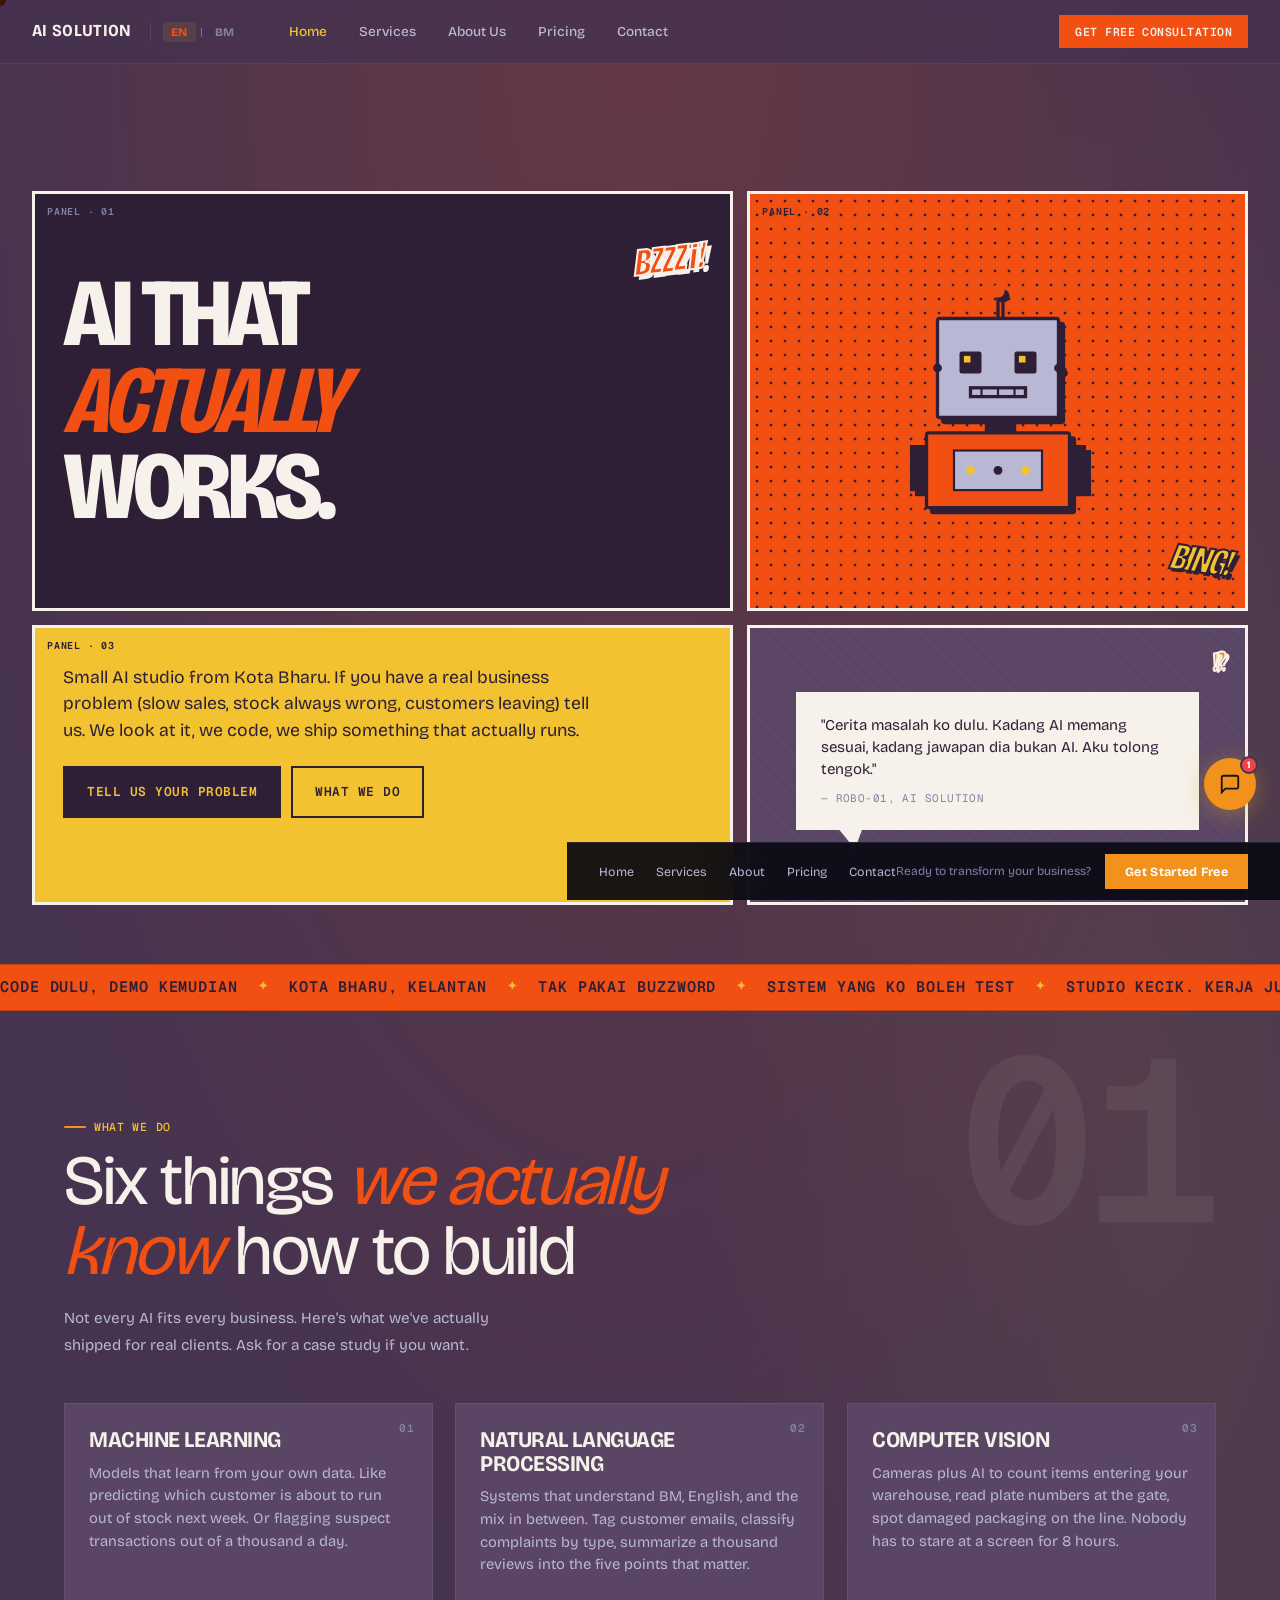
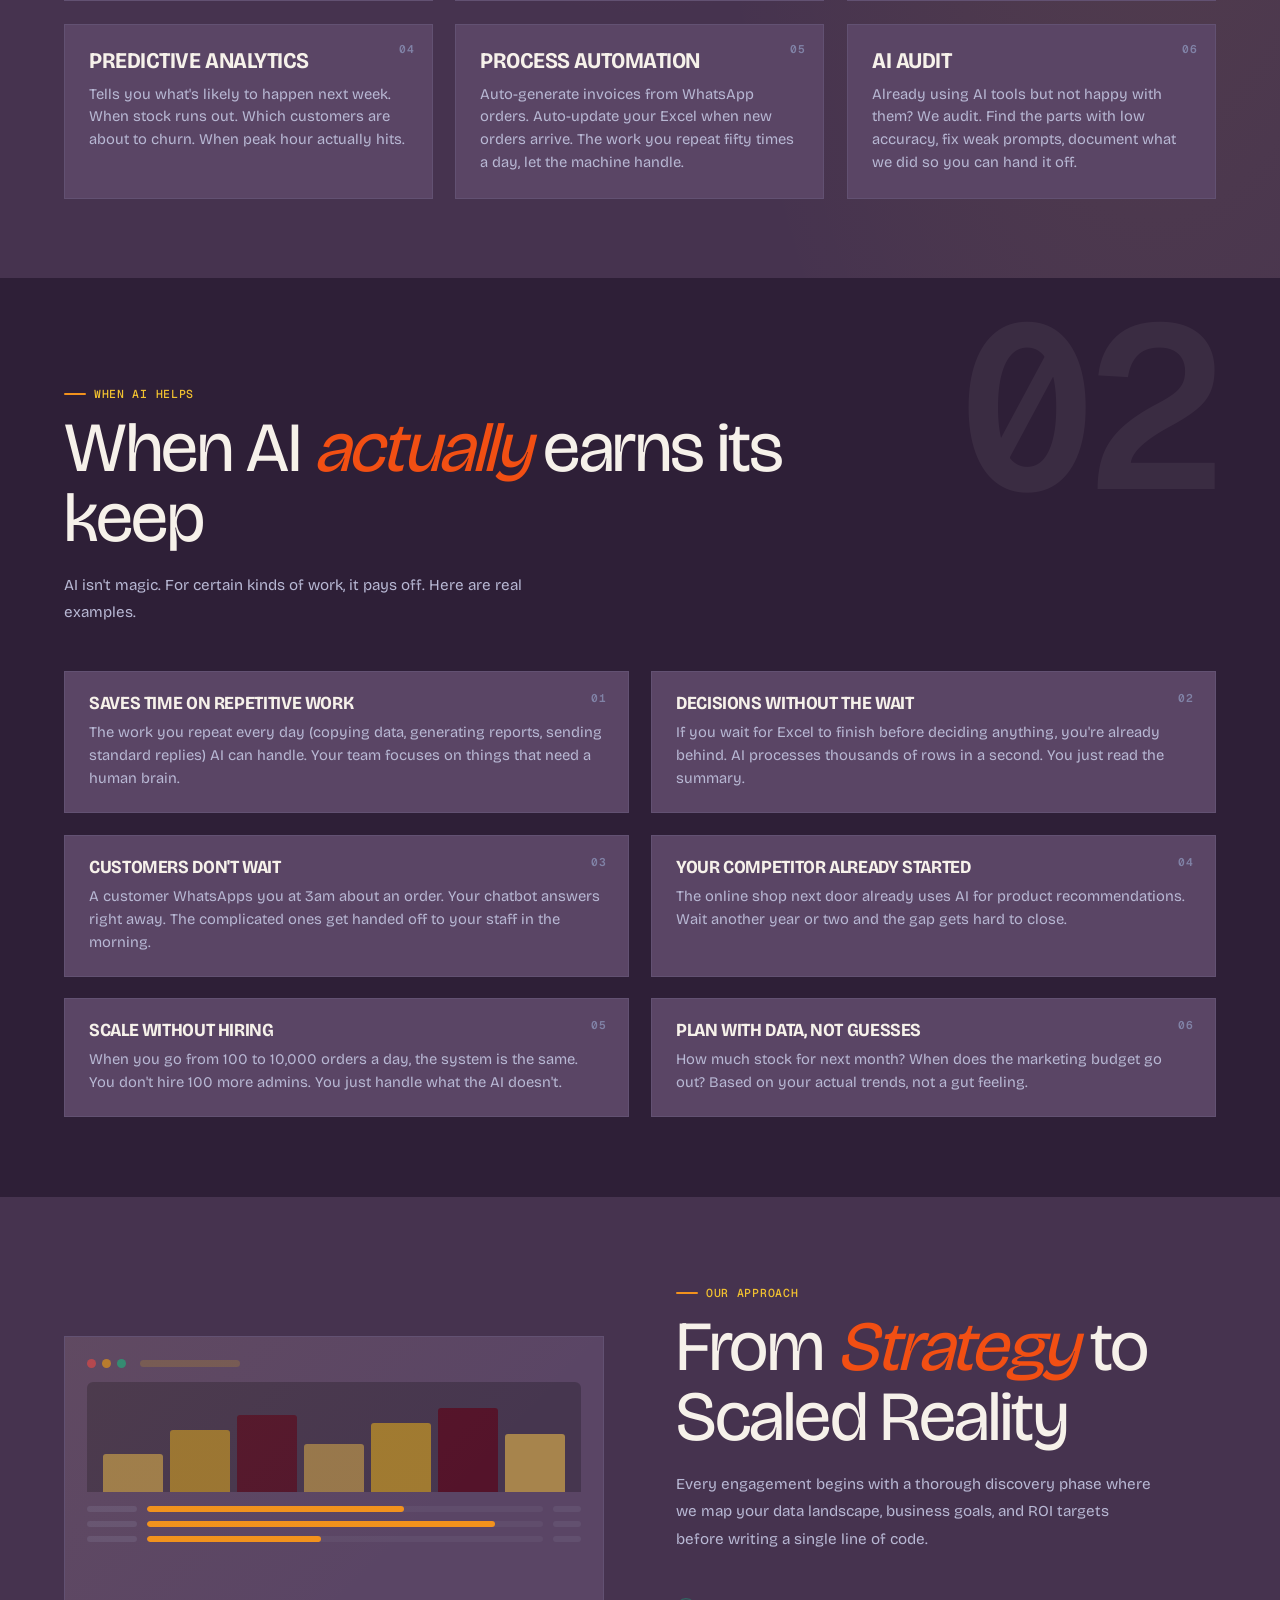
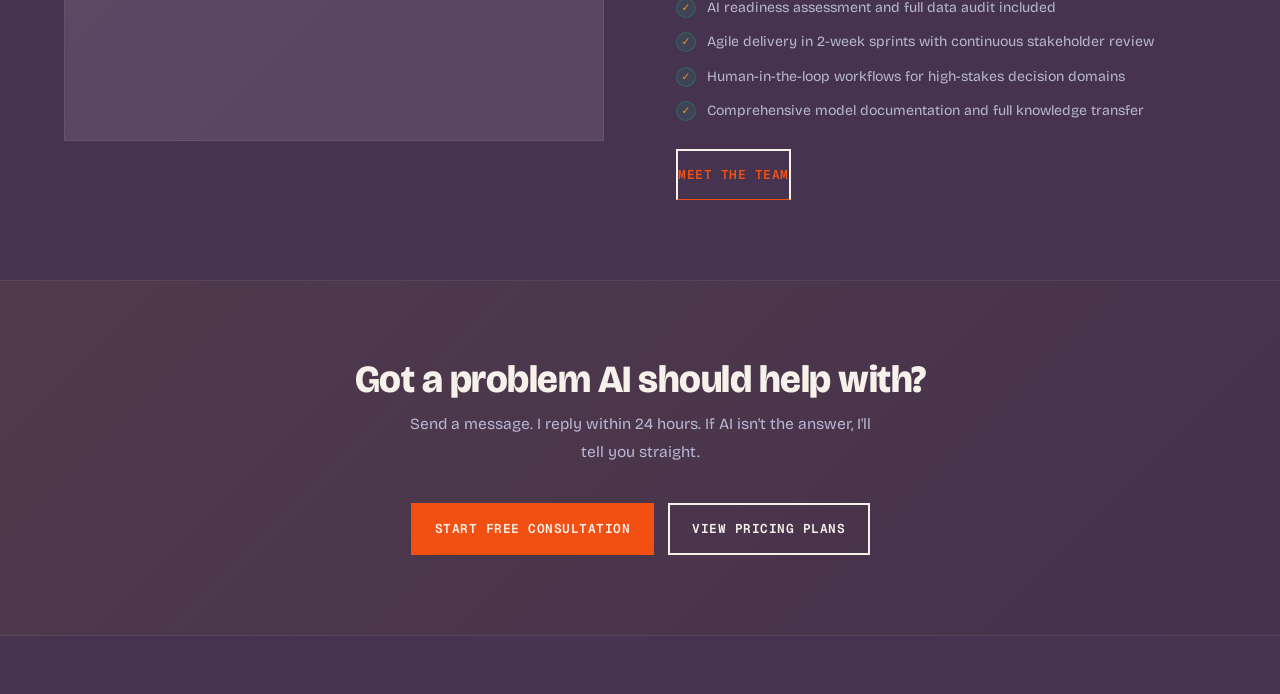
==== commit de559df5: "refactor(copy): apply humanizer skill — remove AI writing patterns Patterns removed across hero, mar" ====
--- a/index.html
+++ b/index.html
@@ -126,7 +126,8 @@
       <!-- Panel D: Meta / dialog -->
       <div class="panel panel-d">
         <div class="speech">
-          <p>"Hi! Aku ROBO-01. Kalau ko ada masalah perniagaan yang AI patut selesaikan — cerita kat aku."</p>
+          <p>"Cerita masalah ko dulu. Kadang AI memang sesuai, kadang jawapan dia bukan AI. Aku tolong tengok."</p>
+          <span class="speech-attr">— ROBO-01, AI Solution</span>
         </div>
         <div class="sfx sfx-3">!?</div>
       </div>
@@ -137,18 +138,18 @@
   <!-- ── MARQUEE BANNER ── -->
   <div class="marquee" aria-hidden="true">
     <div class="marquee-track">
-      <span>AI yang jalan</span><span class="marquee-dot">✦</span>
-      <span>Bukan janji enterprise</span><span class="marquee-dot">✦</span>
-      <span>Dari Kota Bharu</span><span class="marquee-dot">✦</span>
-      <span>Untuk perniagaan Malaysia</span><span class="marquee-dot">✦</span>
-      <span>Bina sistem sebenar</span><span class="marquee-dot">✦</span>
-      <span>Bukan demo cantik</span><span class="marquee-dot">✦</span>
-      <span>AI yang jalan</span><span class="marquee-dot">✦</span>
-      <span>Bukan janji enterprise</span><span class="marquee-dot">✦</span>
-      <span>Dari Kota Bharu</span><span class="marquee-dot">✦</span>
-      <span>Untuk perniagaan Malaysia</span><span class="marquee-dot">✦</span>
-      <span>Bina sistem sebenar</span><span class="marquee-dot">✦</span>
-      <span>Bukan demo cantik</span><span class="marquee-dot">✦</span>
+      <span>Code dulu, demo kemudian</span><span class="marquee-dot">✦</span>
+      <span>Kota Bharu, Kelantan</span><span class="marquee-dot">✦</span>
+      <span>Tak pakai buzzword</span><span class="marquee-dot">✦</span>
+      <span>Sistem yang ko boleh test</span><span class="marquee-dot">✦</span>
+      <span>Studio kecik. Kerja jujur.</span><span class="marquee-dot">✦</span>
+      <span>Cari client pertama</span><span class="marquee-dot">✦</span>
+      <span>Code dulu, demo kemudian</span><span class="marquee-dot">✦</span>
+      <span>Kota Bharu, Kelantan</span><span class="marquee-dot">✦</span>
+      <span>Tak pakai buzzword</span><span class="marquee-dot">✦</span>
+      <span>Sistem yang ko boleh test</span><span class="marquee-dot">✦</span>
+      <span>Studio kecik. Kerja jujur.</span><span class="marquee-dot">✦</span>
+      <span>Cari client pertama</span><span class="marquee-dot">✦</span>
     </div>
   </div>
 
--- a/css/style.css
+++ b/css/style.css
@@ -508,6 +508,15 @@
   margin: 10px auto 18px;
 }
 .speech p { margin: 0; }
+.speech-attr {
+  display: block;
+  font-family: var(--mono);
+  font-size: 0.68rem;
+  letter-spacing: 0.04em;
+  margin-top: 10px;
+  color: var(--lavender);
+  text-transform: uppercase;
+}
 .speech::before {
   content: '';
   position: absolute;
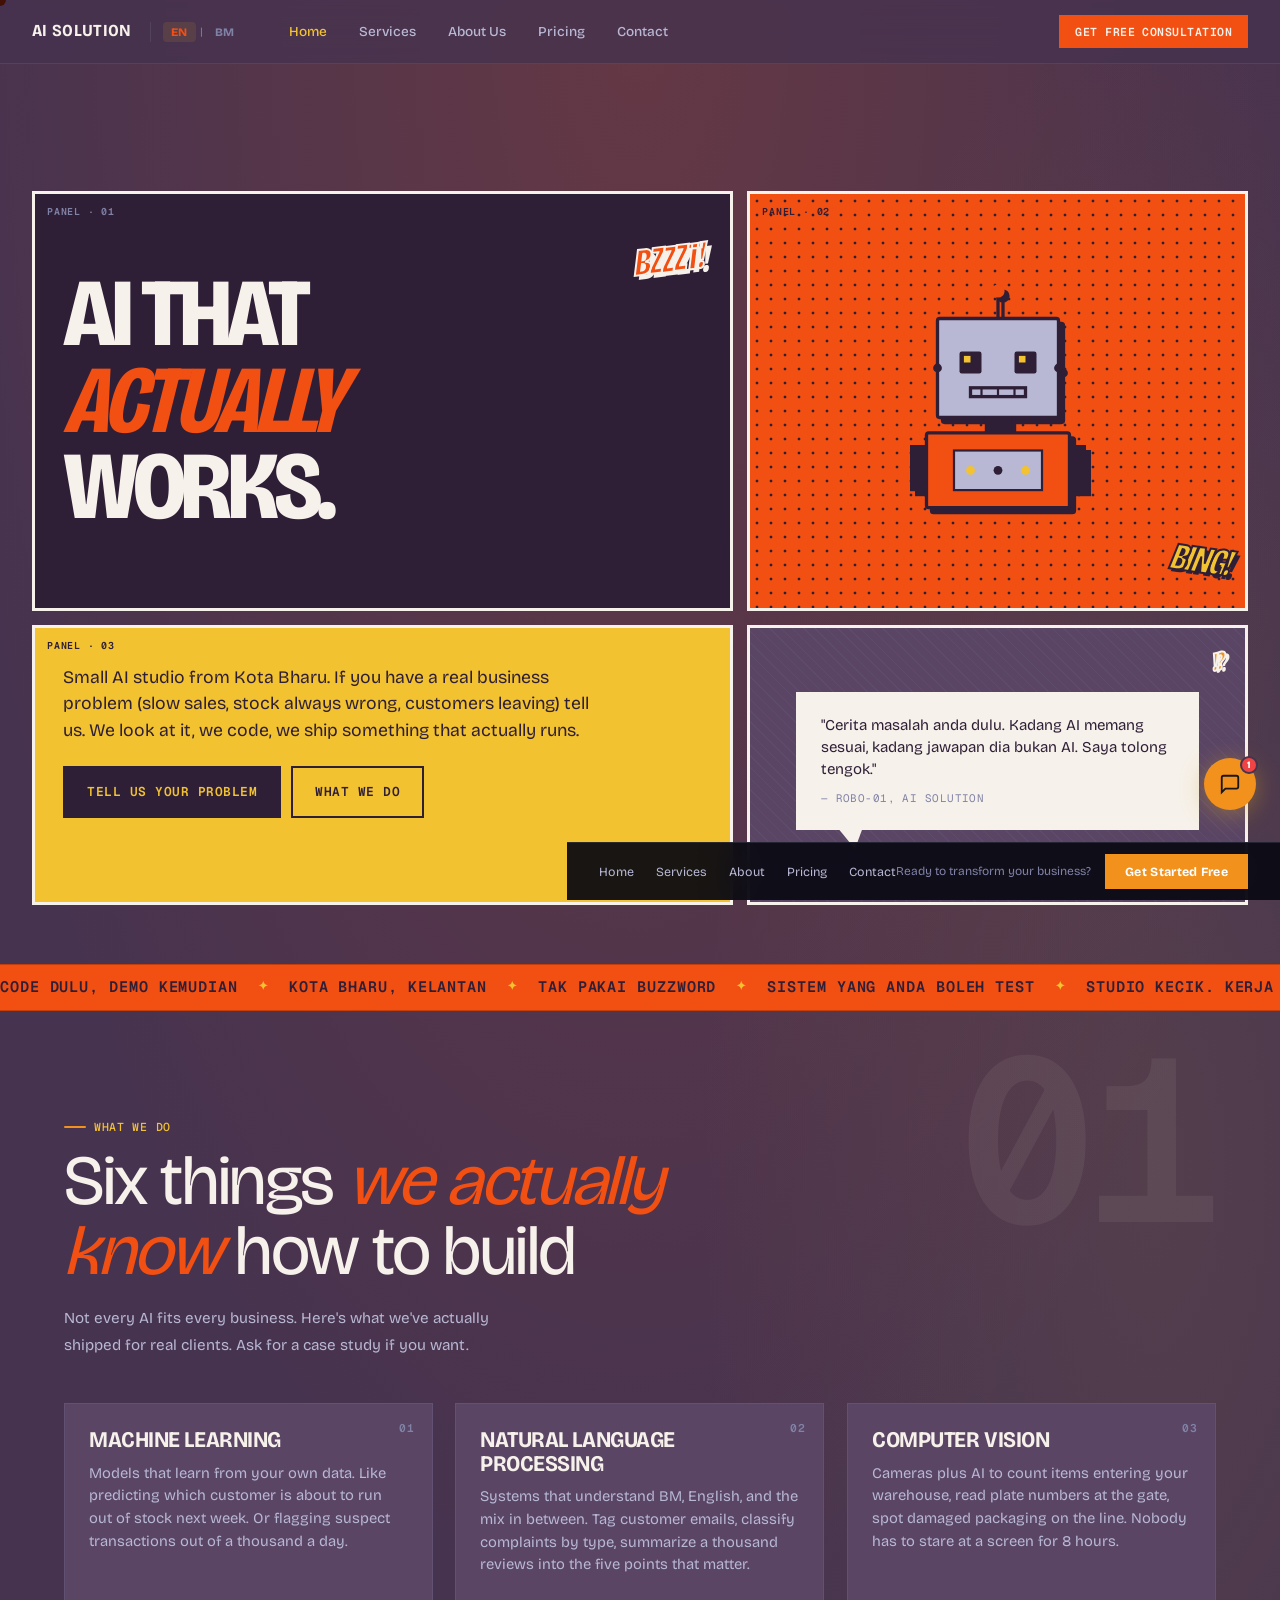
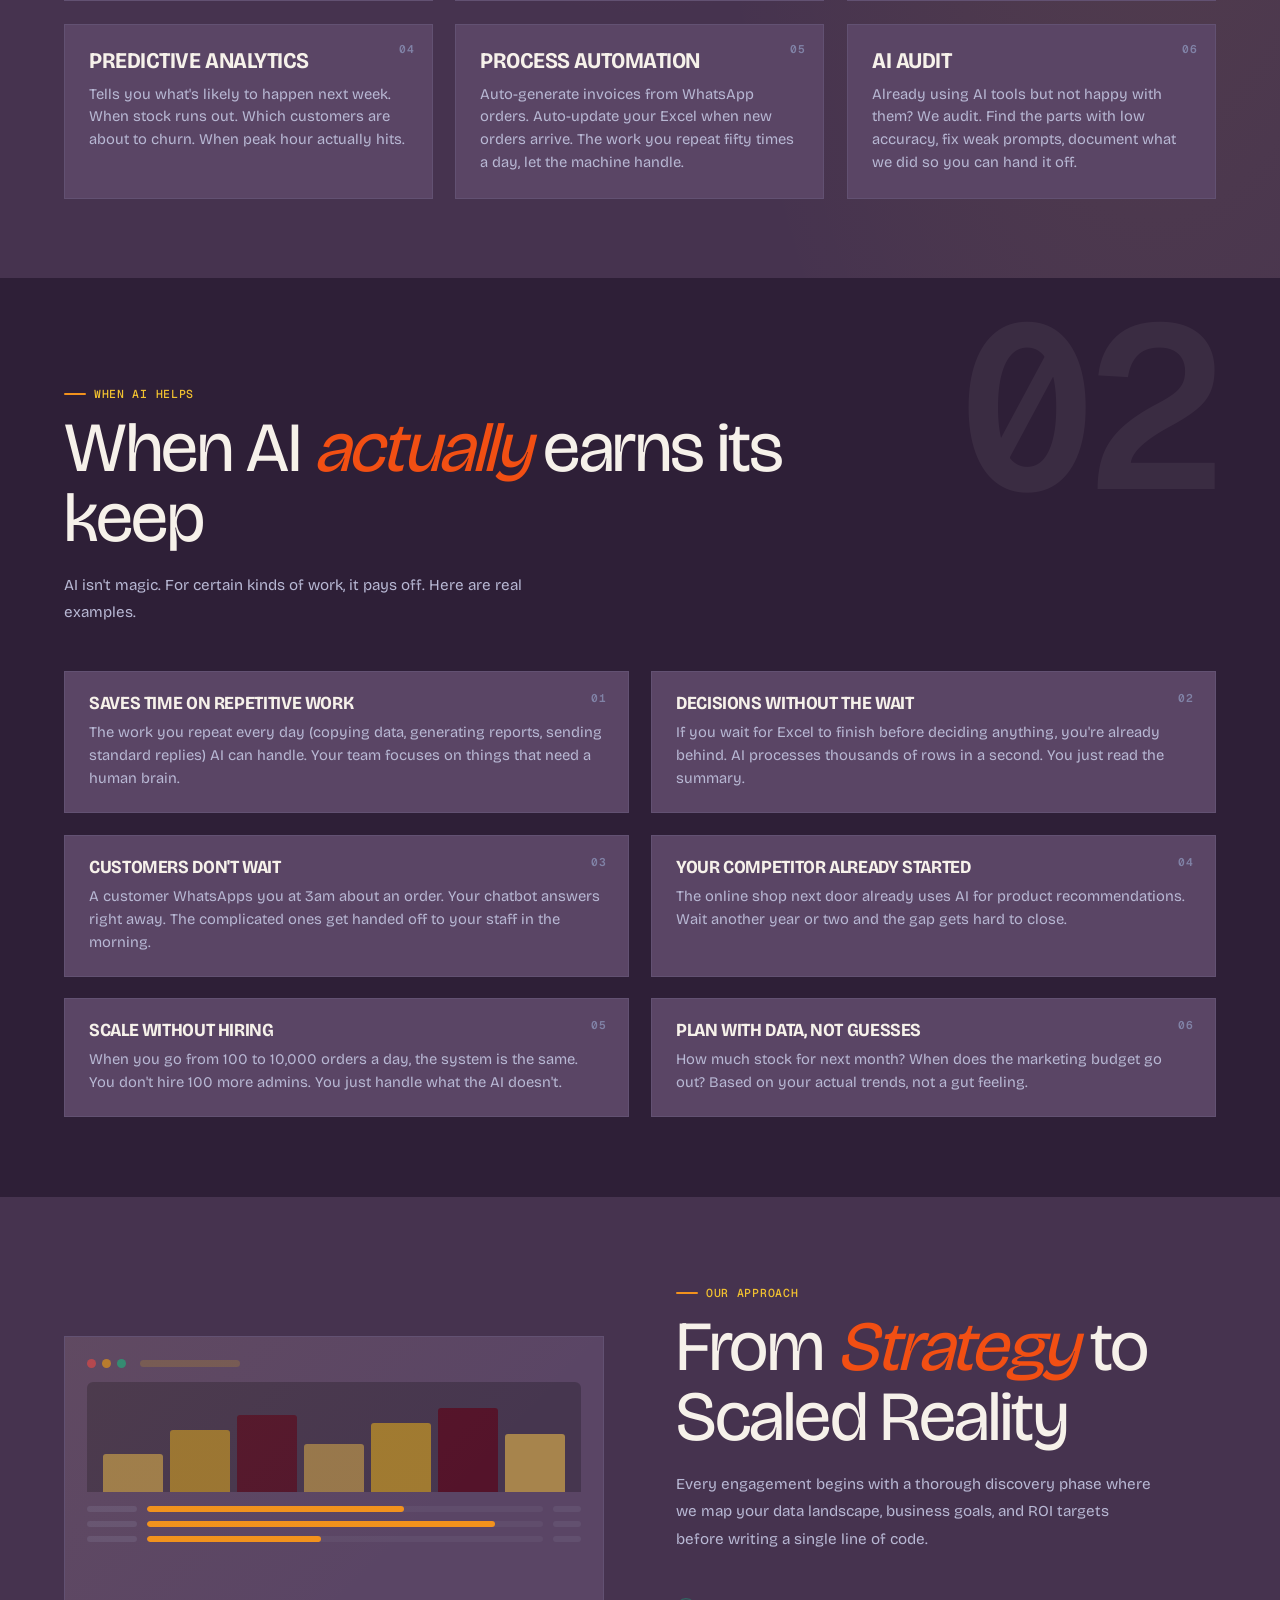
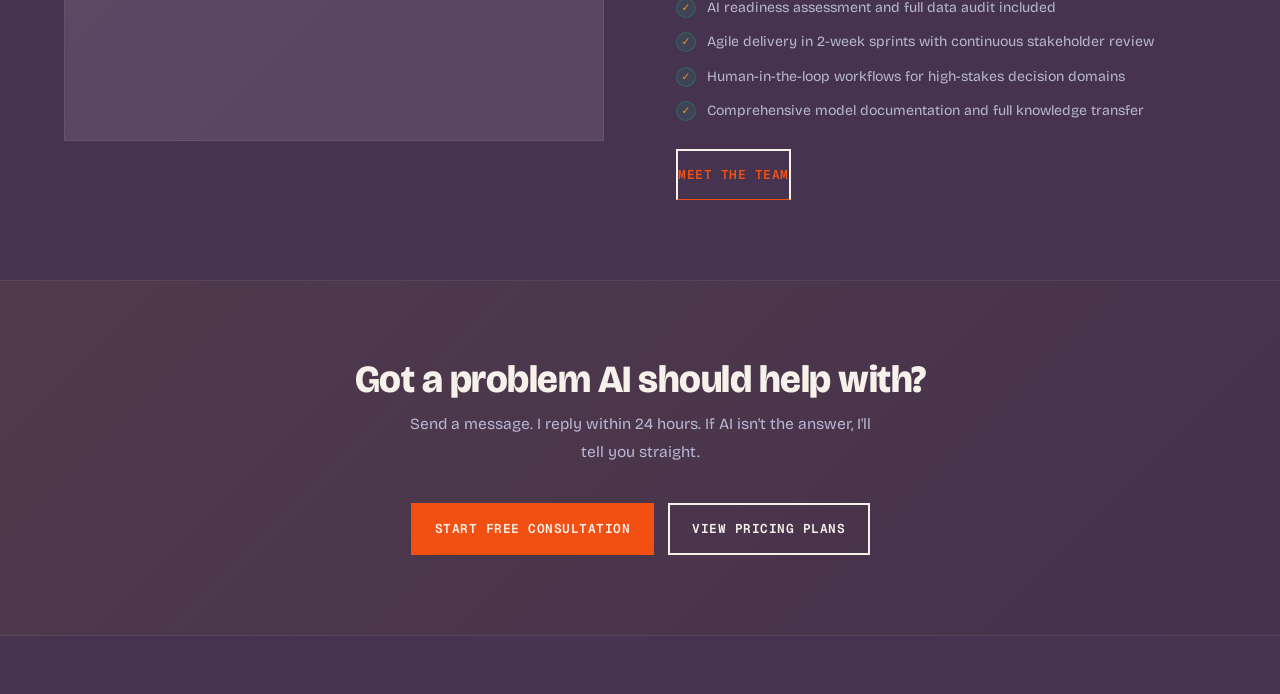
==== commit 4fd78e9b: "refactor(copy): replace casual "ko" with formal "anda" across all BM copy - All instances of "ko" pr" ====
--- a/index.html
+++ b/index.html
@@ -115,10 +115,10 @@
       <div class="panel panel-c">
         <div class="panel-tag">PANEL · 03</div>
         <p class="hero-desc" data-i18n="index.hero.desc">
-          Studio AI kecik dari Kota Bharu. Kami bina sistem yang selesaikan masalah sebenar perniagaan ko — bukan demo cantik, bukan slide deck, bukan janji-janji enterprise.
+          Studio AI kecil dari Kota Bharu. Kami bina sistem yang selesaikan masalah sebenar perniagaan anda — bukan demo cantik, bukan slide deck, bukan janji enterprise.
         </p>
         <div class="hero-btns">
-          <a href="contact.html" class="btn btn-pri" data-i18n="index.hero.btn1">Cerita masalah ko →</a>
+          <a href="contact.html" class="btn btn-pri" data-i18n="index.hero.btn1">Cerita masalah anda →</a>
           <a href="services.html" class="btn btn-sec" data-i18n="index.hero.btn2">Apa kami buat</a>
         </div>
       </div>
@@ -126,7 +126,7 @@
       <!-- Panel D: Meta / dialog -->
       <div class="panel panel-d">
         <div class="speech">
-          <p>"Cerita masalah ko dulu. Kadang AI memang sesuai, kadang jawapan dia bukan AI. Aku tolong tengok."</p>
+          <p>"Cerita masalah anda dulu. Kadang AI memang sesuai, kadang jawapan dia bukan AI. Saya tolong tengok."</p>
           <span class="speech-attr">— ROBO-01, AI Solution</span>
         </div>
         <div class="sfx sfx-3">!?</div>
@@ -141,13 +141,13 @@
       <span>Code dulu, demo kemudian</span><span class="marquee-dot">✦</span>
       <span>Kota Bharu, Kelantan</span><span class="marquee-dot">✦</span>
       <span>Tak pakai buzzword</span><span class="marquee-dot">✦</span>
-      <span>Sistem yang ko boleh test</span><span class="marquee-dot">✦</span>
+      <span>Sistem yang anda boleh test</span><span class="marquee-dot">✦</span>
       <span>Studio kecik. Kerja jujur.</span><span class="marquee-dot">✦</span>
       <span>Cari client pertama</span><span class="marquee-dot">✦</span>
       <span>Code dulu, demo kemudian</span><span class="marquee-dot">✦</span>
       <span>Kota Bharu, Kelantan</span><span class="marquee-dot">✦</span>
       <span>Tak pakai buzzword</span><span class="marquee-dot">✦</span>
-      <span>Sistem yang ko boleh test</span><span class="marquee-dot">✦</span>
+      <span>Sistem yang anda boleh test</span><span class="marquee-dot">✦</span>
       <span>Studio kecik. Kerja jujur.</span><span class="marquee-dot">✦</span>
       <span>Cari client pertama</span><span class="marquee-dot">✦</span>
     </div>
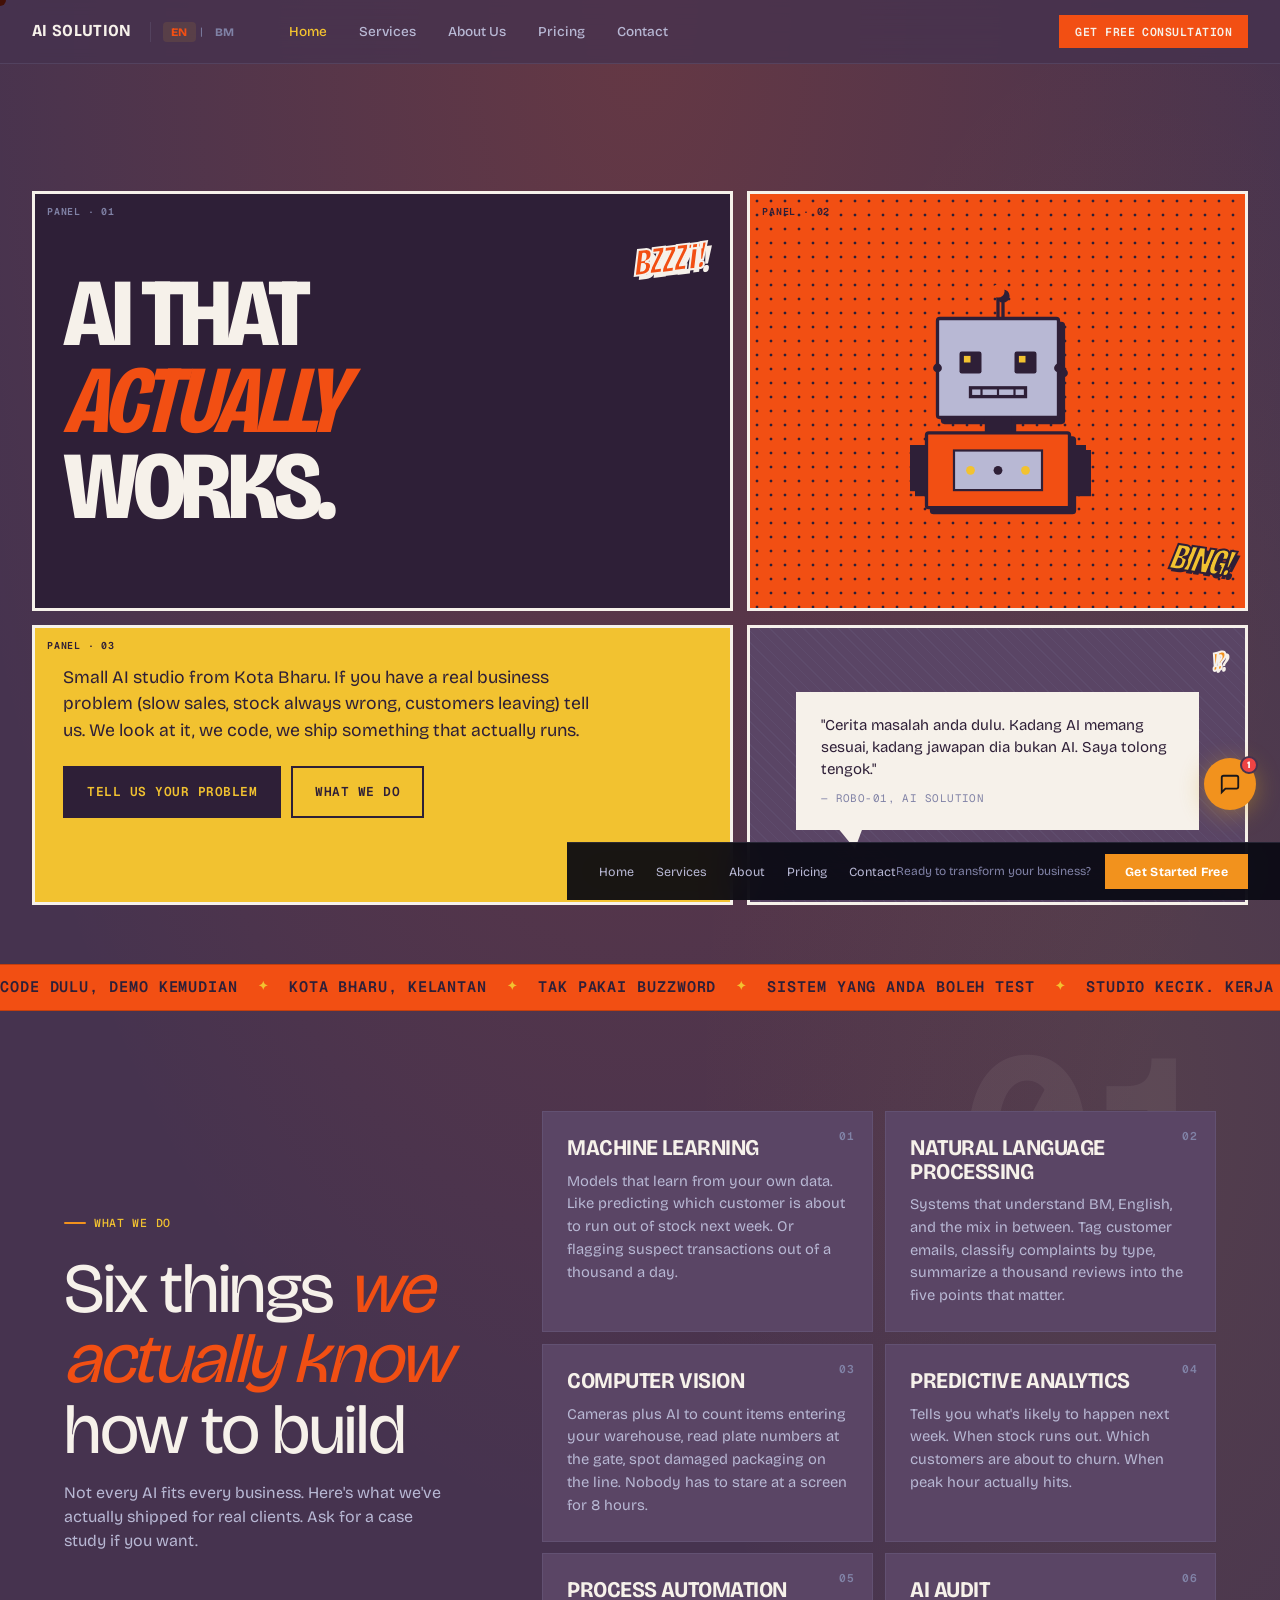
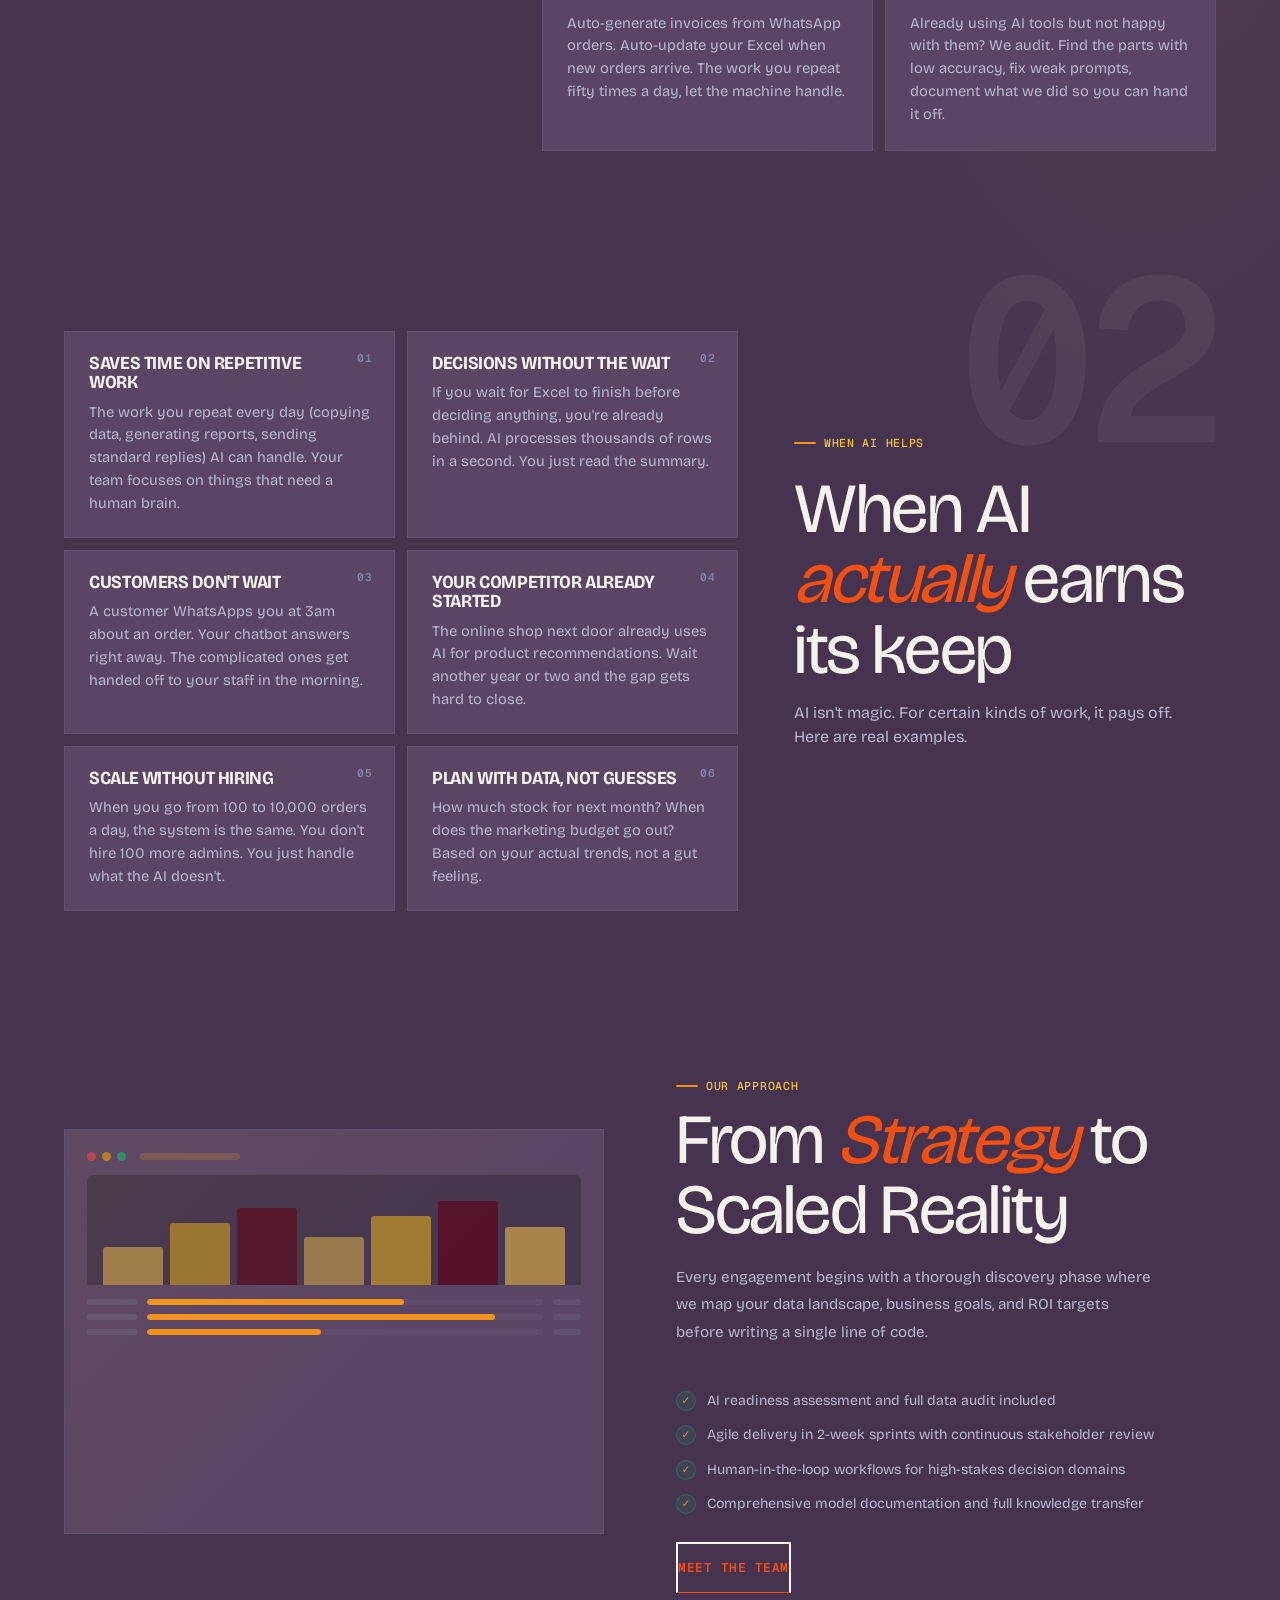
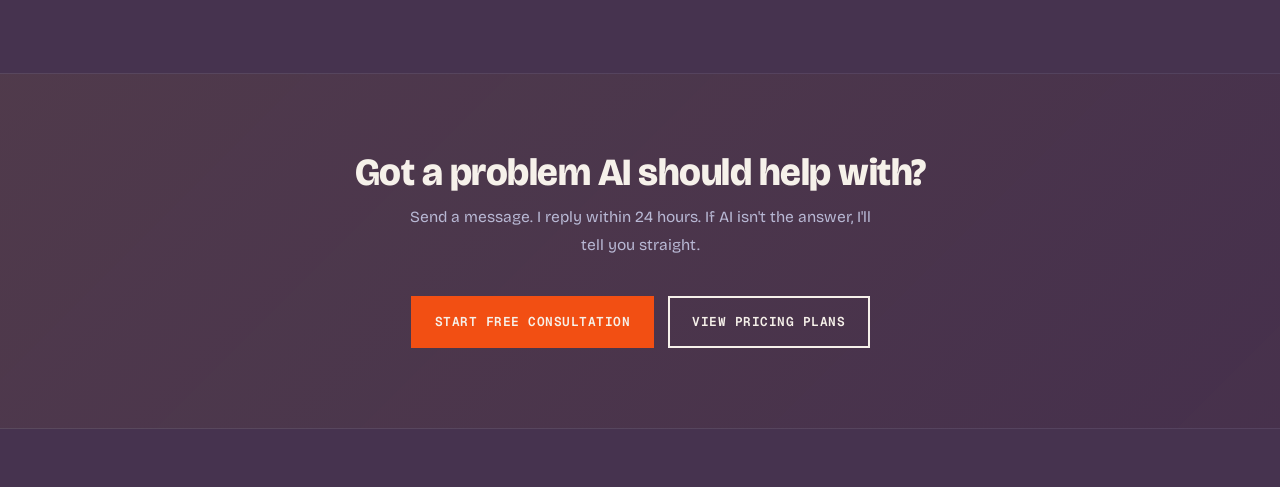
==== commit 5b1d1a4d: "feat(layout): Z-pattern split sections — zig-zag visual rhythm - .sec-split: 2-column grid (1fr titl" ====
--- a/index.html
+++ b/index.html
@@ -153,12 +153,14 @@
     </div>
   </div>
 
-  <!-- ── CAPABILITIES ── -->
-  <section class="sec" data-no="01">
-    <div class="sec-label" data-i18n="index.cap.label">Core Capabilities</div>
-    <h2 class="sec-title reveal" data-i18n="index.cap.title">AI That <span>Thinks, Learns</span> &amp; Adapts</h2>
-    <p class="sec-desc reveal d1" data-i18n="index.cap.desc">From raw data pipelines to real-time decision engines, our full-stack AI portfolio covers every layer of your transformation journey.</p>
-
+  <!-- ── CAPABILITIES — Z-LAYOUT (title left, cards right) ── -->
+  <section class="sec sec-split" data-no="01">
+    <div class="sec-head">
+      <div class="sec-label" data-i18n="index.cap.label">Core Capabilities</div>
+      <h2 class="sec-title reveal" data-i18n="index.cap.title">AI That <span>Thinks, Learns</span> &amp; Adapts</h2>
+      <p class="sec-desc reveal d1" data-i18n="index.cap.desc">From raw data pipelines to real-time decision engines, our full-stack AI portfolio covers every layer of your transformation journey.</p>
+    </div>
+    <div class="sec-body">
     <div class="grid-3">
       <div class="card reveal d1">
         <h3 class="card-title" data-i18n="index.cap.ml.title">Machine Learning</h3>
@@ -185,17 +187,20 @@
         <p class="card-desc" data-i18n="index.cap.sec.desc">Responsible AI frameworks, model explainability dashboards, and bias auditing tools that keep your AI compliant and trustworthy.</p>
       </div>
     </div>
+    </div>
   </section>
 
 
 
-  <!-- ── BENEFITS OF AI ── -->
-  <section class="sec sec-alt" data-no="02">
-    <div class="sec-label" data-i18n="index.ben.label">Why AI Matters</div>
-    <h2 class="sec-title reveal" data-i18n="index.ben.title">The Benefits of <span>AI Technology</span> For Your Business</h2>
-    <p class="sec-desc reveal d1" data-i18n="index.ben.desc">AI is more than technology — it is a strategic investment that delivers real returns for organisations ready to transform.</p>
-
-    <div class="grid-2" style="margin-top:8px">
+  <!-- ── BENEFITS — Z-LAYOUT FLIPPED (items left, title right) ── -->
+  <section class="sec sec-split flip sec-alt" data-no="02">
+    <div class="sec-head">
+      <div class="sec-label" data-i18n="index.ben.label">Why AI Matters</div>
+      <h2 class="sec-title reveal" data-i18n="index.ben.title">The Benefits of <span>AI Technology</span> For Your Business</h2>
+      <p class="sec-desc reveal d1" data-i18n="index.ben.desc">AI is more than technology — it is a strategic investment that delivers real returns for organisations ready to transform.</p>
+    </div>
+    <div class="sec-body">
+    <div class="grid-2" style="margin-top:0">
       <div class="val-item reveal d1">
         <h3 class="val-title" data-i18n="index.ben.1.title">Save Time &amp; Operational Costs</h3>
         <p class="val-desc" data-i18n="index.ben.1.desc">Automating repetitive tasks lets your team focus on high-value work. Companies using AI report operational cost savings of up to 40% within the first 12 months.</p>
@@ -220,6 +225,7 @@
         <h3 class="val-title" data-i18n="index.ben.6.title">Forecasting &amp; Strategic Planning</h3>
         <p class="val-desc" data-i18n="index.ben.6.desc">Predictive AI helps you anticipate market demand, manage inventory precisely, and build business strategies grounded in real data — not assumptions.</p>
       </div>
+    </div>
     </div>
   </section>
 
--- a/css/style.css
+++ b/css/style.css
@@ -695,7 +695,59 @@
    SECTIONS
    ============================================================ */
 .sec { padding: 100px 64px 80px; position: relative; }
-.sec-alt { background: var(--bg-secondary); }
+.sec-alt { background: transparent; }
+
+/* Z-pattern split section */
+.sec-split {
+  display: grid;
+  grid-template-columns: minmax(280px, 1fr) 1.6fr;
+  gap: 56px;
+  align-items: start;
+}
+.sec-split.flip { grid-template-columns: 1.6fr minmax(280px, 1fr); }
+.sec-split.flip .sec-head { order: 2; }
+.sec-split.flip .sec-body { order: 1; }
+
+.sec-head {
+  position: sticky;
+  top: 92px;
+  padding-top: 4px;
+}
+.sec-head .sec-label { margin-bottom: 22px; }
+.sec-head .sec-title { margin-bottom: 16px; }
+.sec-head .sec-desc {
+  font-size: 1rem;
+  color: var(--text-sub);
+  max-width: 38ch;
+  line-height: 1.5;
+}
+
+/* Inside split sections, grids should auto-fit */
+.sec-split .grid-3 {
+  display: grid;
+  grid-template-columns: repeat(auto-fit, minmax(260px, 1fr));
+  gap: 12px;
+}
+.sec-split .grid-2 {
+  display: grid;
+  grid-template-columns: repeat(auto-fit, minmax(280px, 1fr));
+  gap: 12px;
+}
+
+@media (max-width: 900px) {
+  .sec-split,
+  .sec-split.flip {
+    grid-template-columns: 1fr;
+    gap: 32px;
+  }
+  .sec-split .sec-head,
+  .sec-split.flip .sec-head {
+    position: static;
+    order: 1;
+  }
+  .sec-split .sec-body,
+  .sec-split.flip .sec-body { order: 2; }
+}
 
 /* Giant section index numbers (decorative, background) */
 .sec[data-no]::before {
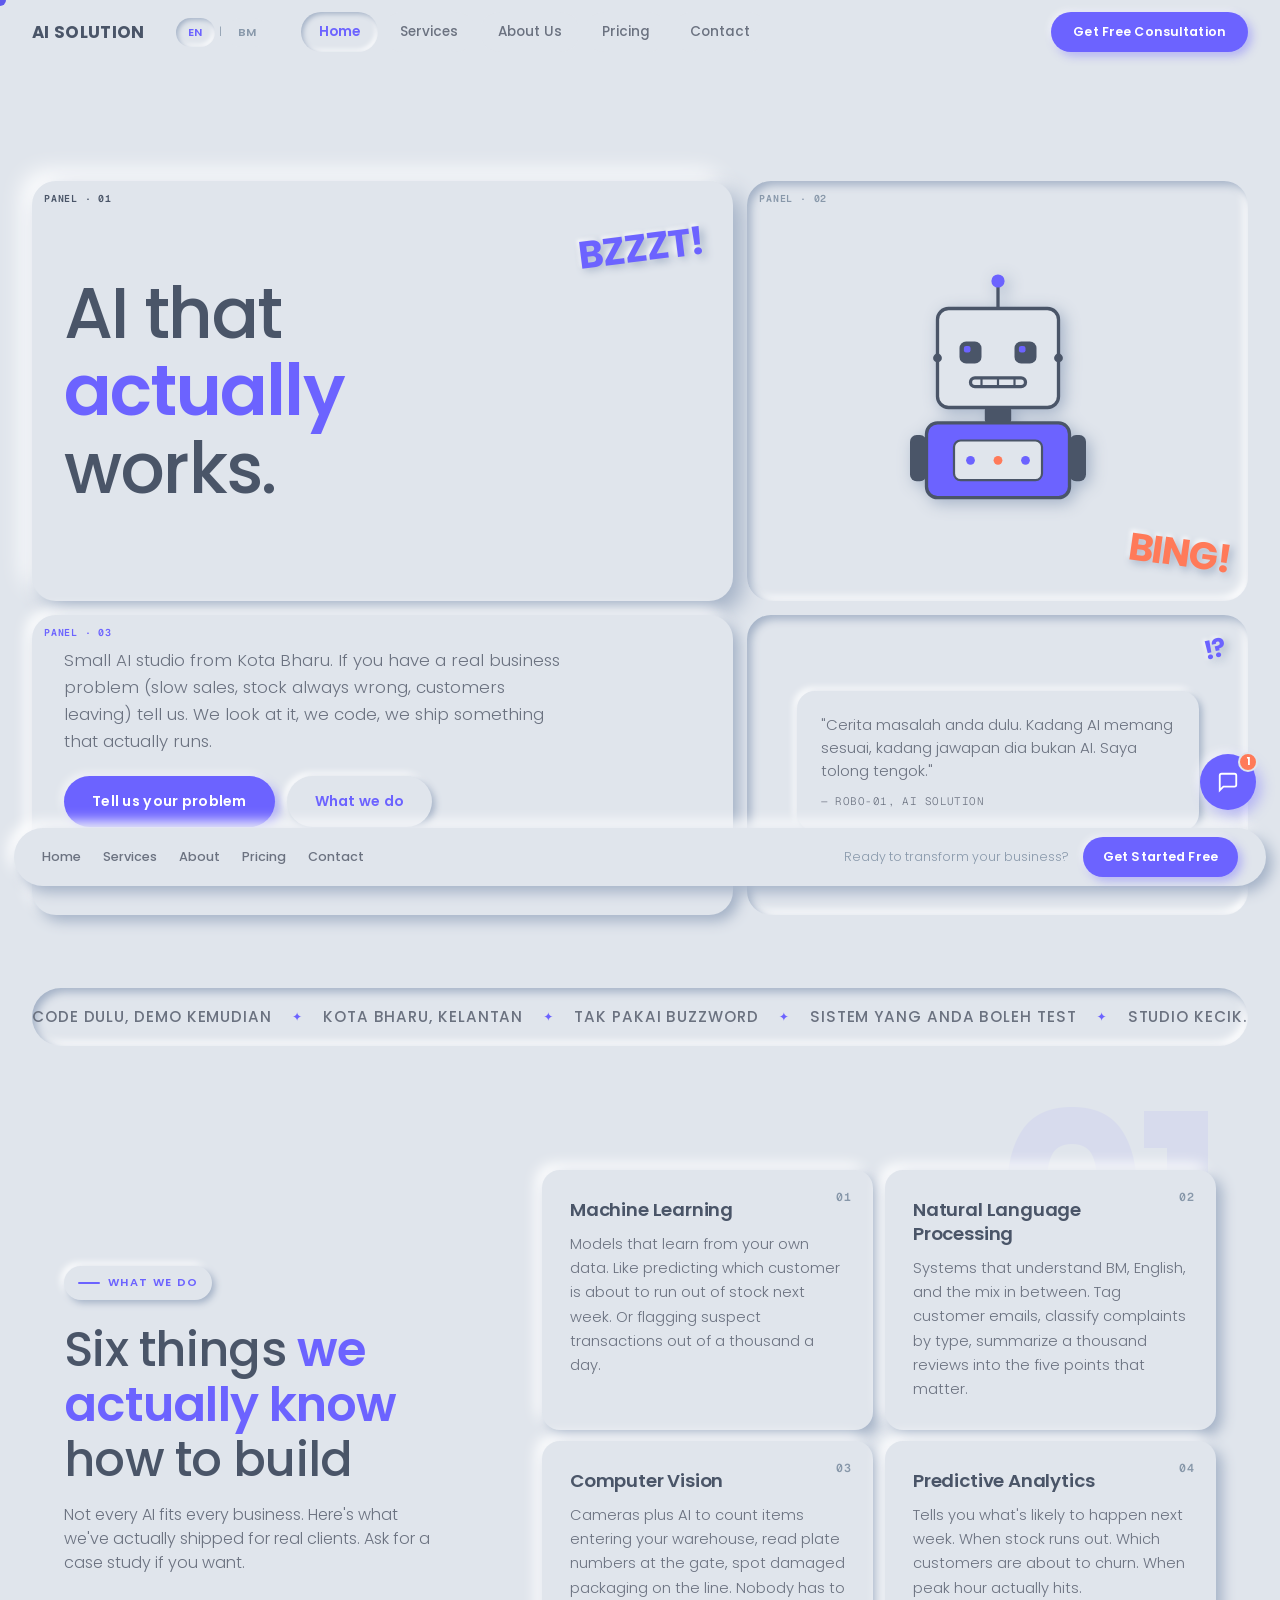
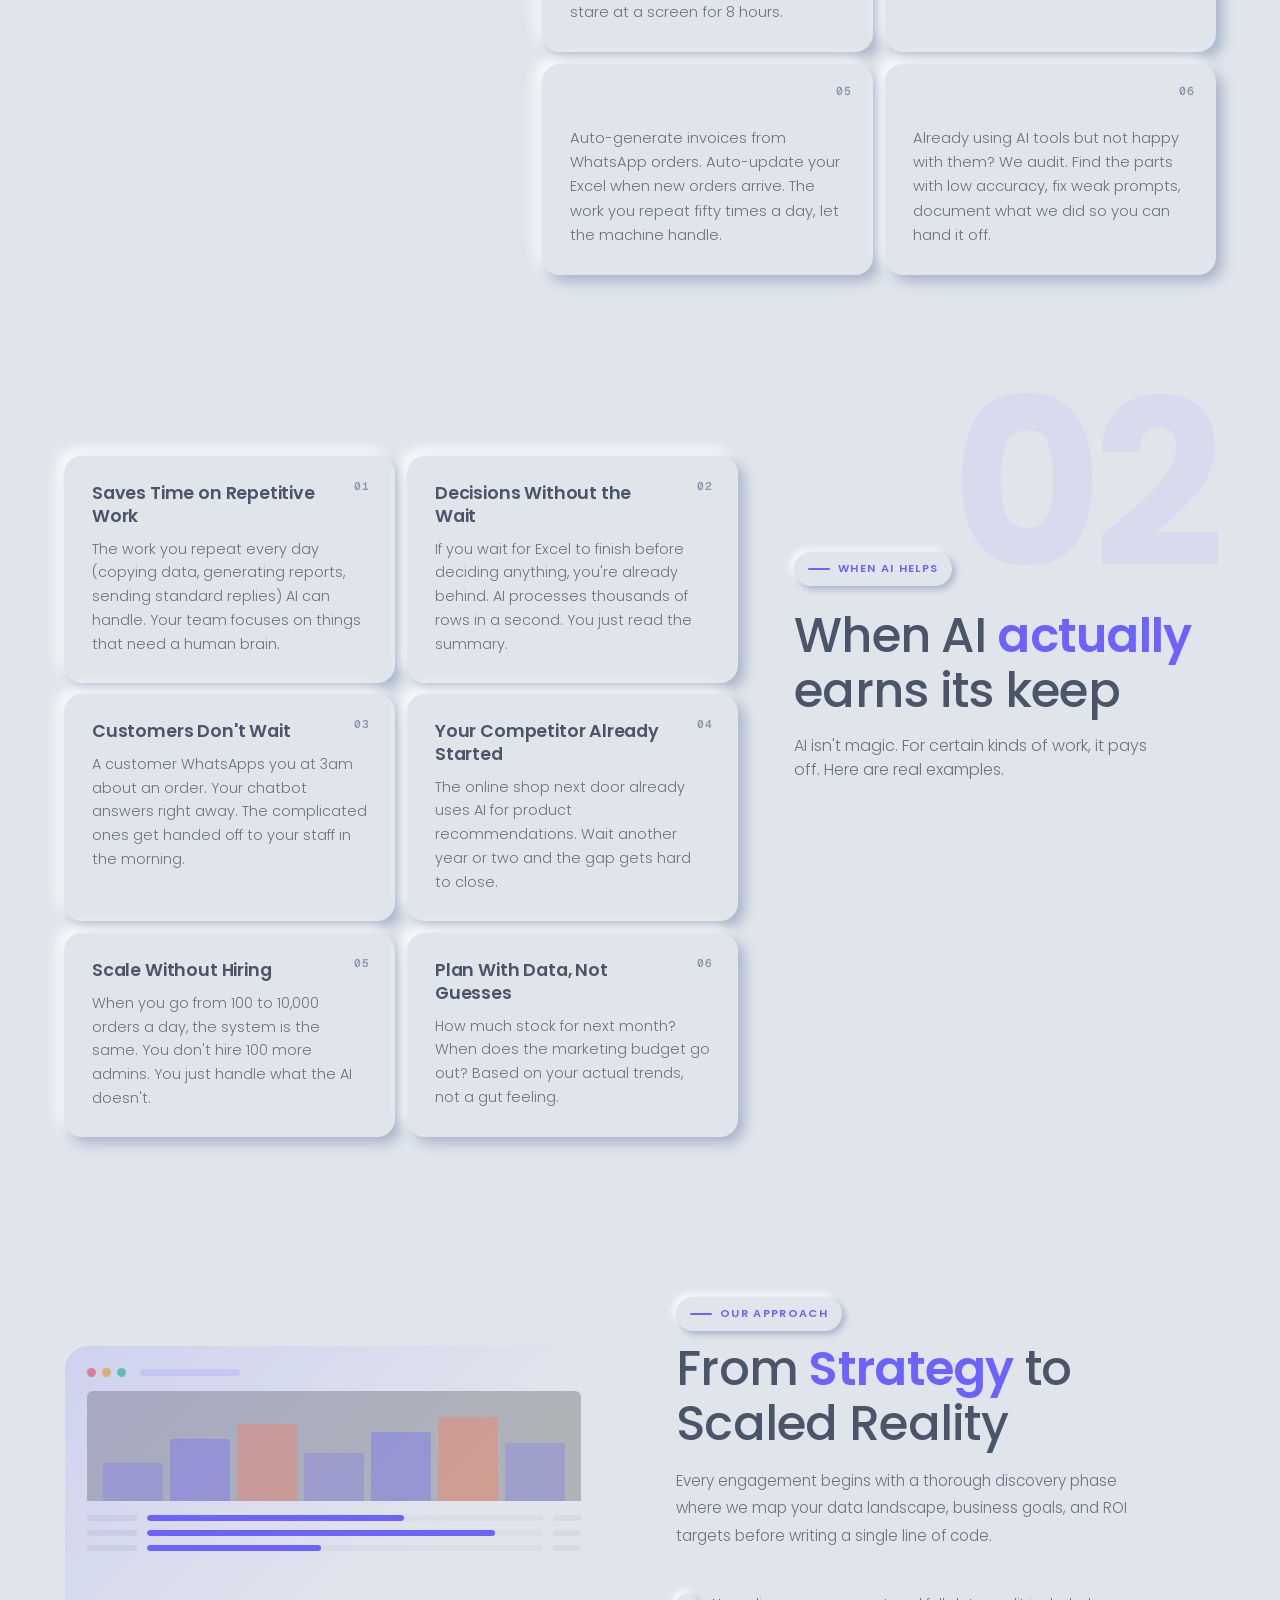
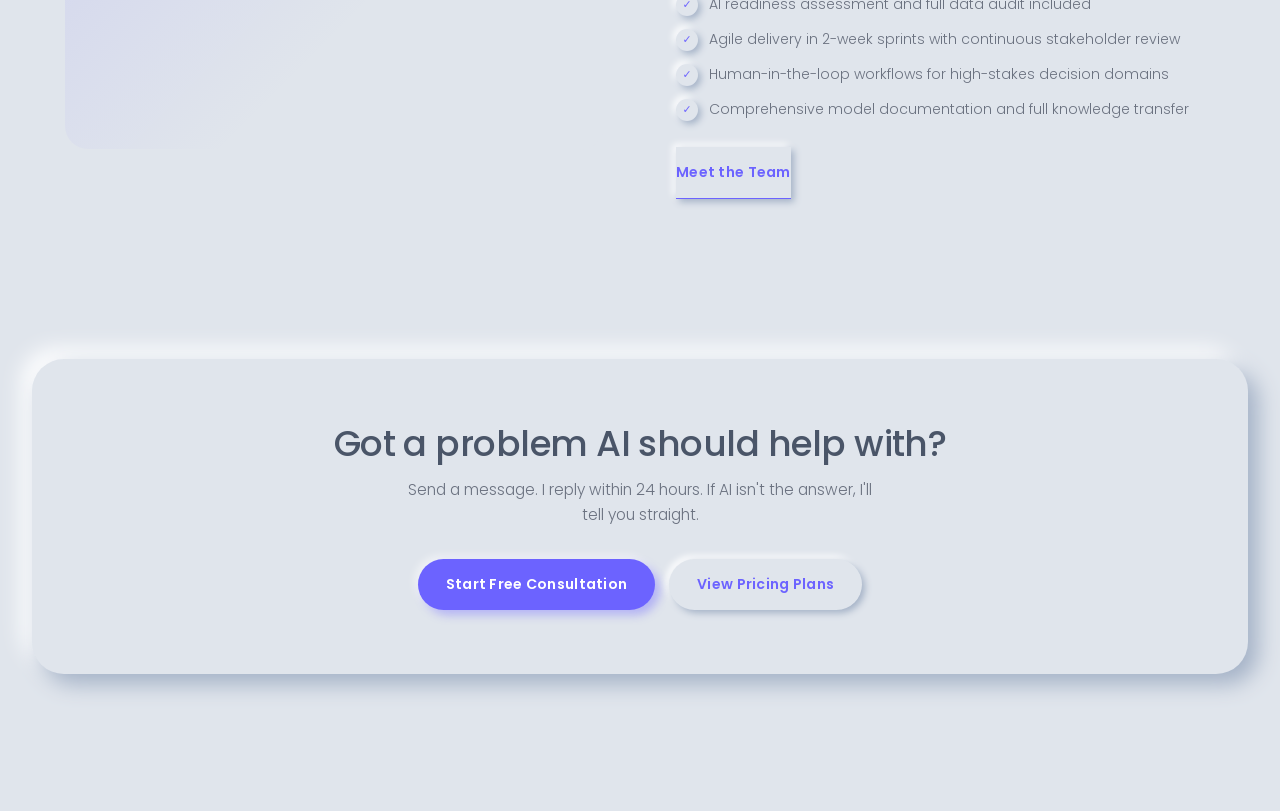
==== commit d70435e3: "fix(theme): complete neumorphic theme audit across all pages CSS bulk replaces: - 25+ instances of s" ====
--- a/index.html
+++ b/index.html
@@ -87,25 +87,25 @@
         <div class="panel-tag">PANEL · 02</div>
         <div class="hero-mascot-wrap">
           <svg class="hero-mascot" viewBox="0 0 200 220" xmlns="http://www.w3.org/2000/svg" aria-hidden="true">
-            <line x1="100" y1="10" x2="100" y2="35" stroke="currentColor" stroke-width="3" stroke-linecap="round"/>
-            <circle cx="100" cy="10" r="6" fill="var(--red)"/>
-            <rect x="45" y="35" width="110" height="90" rx="2" fill="var(--lavender-pale)" stroke="currentColor" stroke-width="3"/>
-            <g class="eye"><rect x="65" y="65" width="20" height="20" rx="2" fill="currentColor"/><rect x="69" y="69" width="6" height="6" fill="var(--yellow)"/></g>
-            <g class="eye" style="animation-delay:0.15s"><rect x="115" y="65" width="20" height="20" rx="2" fill="currentColor"/><rect x="119" y="69" width="6" height="6" fill="var(--yellow)"/></g>
-            <rect x="75" y="98" width="50" height="8" rx="0" fill="none" stroke="currentColor" stroke-width="3"/>
-            <line x1="85" y1="98" x2="85" y2="106" stroke="currentColor" stroke-width="2"/>
-            <line x1="100" y1="98" x2="100" y2="106" stroke="currentColor" stroke-width="2"/>
-            <line x1="115" y1="98" x2="115" y2="106" stroke="currentColor" stroke-width="2"/>
-            <circle cx="45" cy="80" r="4" fill="currentColor"/>
-            <circle cx="155" cy="80" r="4" fill="currentColor"/>
-            <rect x="88" y="125" width="24" height="14" fill="currentColor"/>
-            <rect x="35" y="139" width="130" height="68" rx="2" fill="var(--red)" stroke="currentColor" stroke-width="3"/>
-            <rect x="60" y="155" width="80" height="36" rx="0" fill="var(--lavender-pale)" stroke="currentColor" stroke-width="2"/>
-            <circle cx="75"  cy="173" r="4" fill="var(--yellow)"/>
-            <circle cx="100" cy="173" r="4" fill="currentColor"/>
-            <circle cx="125" cy="173" r="4" fill="var(--yellow)"/>
-            <rect x="20" y="150" width="15" height="42" rx="0" fill="currentColor"/>
-            <rect x="165" y="150" width="15" height="42" rx="0" fill="currentColor"/>
+            <line x1="100" y1="10" x2="100" y2="35" stroke="#4a5568" stroke-width="3" stroke-linecap="round"/>
+            <circle cx="100" cy="10" r="6" fill="#6c63ff"/>
+            <rect x="45" y="35" width="110" height="90" rx="10" fill="#e0e5ec" stroke="#4a5568" stroke-width="3"/>
+            <g class="eye"><rect x="65" y="65" width="20" height="20" rx="6" fill="#4a5568"/><rect x="69" y="69" width="6" height="6" rx="2" fill="#6c63ff"/></g>
+            <g class="eye" style="animation-delay:0.15s"><rect x="115" y="65" width="20" height="20" rx="6" fill="#4a5568"/><rect x="119" y="69" width="6" height="6" rx="2" fill="#6c63ff"/></g>
+            <rect x="75" y="98" width="50" height="8" rx="4" fill="none" stroke="#4a5568" stroke-width="3"/>
+            <line x1="85" y1="98" x2="85" y2="106" stroke="#4a5568" stroke-width="2"/>
+            <line x1="100" y1="98" x2="100" y2="106" stroke="#4a5568" stroke-width="2"/>
+            <line x1="115" y1="98" x2="115" y2="106" stroke="#4a5568" stroke-width="2"/>
+            <circle cx="45" cy="80" r="4" fill="#4a5568"/>
+            <circle cx="155" cy="80" r="4" fill="#4a5568"/>
+            <rect x="88" y="125" width="24" height="14" rx="3" fill="#4a5568"/>
+            <rect x="35" y="139" width="130" height="68" rx="10" fill="#6c63ff" stroke="#4a5568" stroke-width="3"/>
+            <rect x="60" y="155" width="80" height="36" rx="6" fill="#e0e5ec" stroke="#4a5568" stroke-width="2"/>
+            <circle cx="75"  cy="173" r="4" fill="#6c63ff"/>
+            <circle cx="100" cy="173" r="4" fill="#ff7a59"/>
+            <circle cx="125" cy="173" r="4" fill="#6c63ff"/>
+            <rect x="20" y="150" width="15" height="42" rx="6" fill="#4a5568"/>
+            <rect x="165" y="150" width="15" height="42" rx="6" fill="#4a5568"/>
           </svg>
         </div>
         <div class="sfx sfx-2">BING!</div>
@@ -252,13 +252,13 @@
           <div class="vm-titlebar"></div>
         </div>
         <div class="vm-chart">
-          <div class="vm-bar" style="height:40%;background:rgba(232,184,75,0.55)"></div>
-          <div class="vm-bar" style="height:65%;background:rgba(210,159,34,0.6)"></div>
-          <div class="vm-bar" style="height:80%;background:rgba(93,0,24,0.6)"></div>
-          <div class="vm-bar" style="height:50%;background:rgba(232,184,75,0.5)"></div>
-          <div class="vm-bar" style="height:72%;background:rgba(210,159,34,0.65)"></div>
-          <div class="vm-bar" style="height:88%;background:rgba(93,0,24,0.65)"></div>
-          <div class="vm-bar" style="height:60%;background:rgba(232,184,75,0.6)"></div>
+          <div class="vm-bar" style="height:40%;background:rgba(108,99,255,0.25)"></div>
+          <div class="vm-bar" style="height:65%;background:rgba(108,99,255,0.35)"></div>
+          <div class="vm-bar" style="height:80%;background:rgba(255,122,89,0.4)"></div>
+          <div class="vm-bar" style="height:50%;background:rgba(108,99,255,0.25)"></div>
+          <div class="vm-bar" style="height:72%;background:rgba(108,99,255,0.35)"></div>
+          <div class="vm-bar" style="height:88%;background:rgba(255,122,89,0.4)"></div>
+          <div class="vm-bar" style="height:60%;background:rgba(108,99,255,0.25)"></div>
         </div>
         <div class="vm-rows">
           <div class="vm-row"><div class="vm-row-lbl"></div><div class="vm-row-track"><div class="vm-row-fill" style="width:65%"></div></div><div class="vm-row-val"></div></div>
--- a/css/style.css
+++ b/css/style.css
@@ -1,58 +1,59 @@
 /* ============================================================
-   AI SOLUTION — Industrial Utility / Workshop Manual
-   Reference: 1970s machinery manual, control panel signage
-   ============================================================ */
-
-@import url('https://fonts.googleapis.com/css2?family=Bricolage+Grotesque:opsz,wght@12..96,400;12..96,500;12..96,600;12..96,700;12..96,800&family=Geist+Mono:wght@400;500;600&display=swap');
+   AI SOLUTION — Neumorphism
+   Soft extruded UI, monochromatic, dual shadows for depth
+   ============================================================ */
+
+@import url('https://fonts.googleapis.com/css2?family=Poppins:wght@300;400;500;600;700&family=Geist+Mono:wght@400;500;600&display=swap');
 
 :root {
-  /* Anime cybertech palette — Drenched dark sunset */
-  --plum:          #46334F;       /* deep purple — primary surface */
-  --plum-deep:     #2e1f37;       /* deeper purple */
-  --plum-soft:     #5a4565;       /* raised surface */
-  --lavender:      #8082A6;       /* body text, secondary */
-  --lavender-pale: #b8b8d4;       /* high-contrast text */
-  --yellow:        #F2C230;       /* highlight, badges */
-  --orange:        #F2921D;       /* secondary CTA */
-  --red:           #F24F13;       /* primary accent — emphasis */
-  --red-deep:      #c43e0d;
-
-  --surface:       var(--plum);
-  --surface-deep:  var(--plum-deep);
-  --surface-raised: var(--plum-soft);
-  --ink:           #f6f1ea;       /* warm cream for headlines */
-  --ink-sub:       var(--lavender-pale);
-  --ink-mute:      var(--lavender);
-  --line:          rgba(128, 130, 166, 0.20);
-  --line-strong:   rgba(128, 130, 166, 0.50);
+  /* Neumorphic palette — everything matches the surface */
+  --surface:        #e0e5ec;
+  --surface-deep:   #d6dce5;
+  --surface-raised: #e0e5ec;
+  --shadow-light:   #ffffff;
+  --shadow-dark:    #a3b1c6;
+  --ink:            #4a5568;
+  --ink-sub:        #6b7280;
+  --ink-mute:       #8898aa;
+  --accent:         #6c63ff;       /* soft purple */
+  --accent-deep:    #5048d8;
+  --accent-soft:    rgba(108,99,255,0.15);
+  --warm:           #ff7a59;       /* secondary tint */
+  --line:           transparent;
+  --line-strong:    rgba(108,99,255,0.18);
 
   --bg-primary:    var(--surface);
-  --bg-secondary:  var(--surface-deep);
-  --bg-card:       var(--surface-raised);
-  --bg-card-hover: var(--surface-raised);
-  --border:        var(--line);
-  --border-hover:  var(--line-strong);
-
-  --primary:       var(--red);
-  --primary-dark:  var(--red-deep);
-  --secondary:     var(--orange);
-  --accent:        var(--yellow);
-  --accent-green:  var(--orange);
-  --danger:        var(--red);
-  --warning:       var(--yellow);
+  --bg-secondary:  var(--surface);
+  --bg-card:       var(--surface);
+  --bg-card-hover: var(--surface);
+  --border:        transparent;
+  --border-hover:  transparent;
+
+  --primary:       var(--accent);
+  --primary-dark:  var(--accent-deep);
+  --secondary:     var(--warm);
+  --accent-green:  var(--warm);
+  --danger:        var(--warm);
+  --warning:       var(--warm);
 
   --text:          var(--ink);
   --text-sub:      var(--ink-sub);
   --text-muted:    var(--ink-mute);
 
-  --display: 'Bricolage Grotesque', system-ui, sans-serif;
+  --display: 'Poppins', system-ui, sans-serif;
   --mono:    'Geist Mono', ui-monospace, monospace;
 
-  --grad:          var(--orange);
-  --grad-accent:   var(--orange-deep);
+  /* Core neumorphic shadows */
+  --neu-raised:    6px 6px 14px var(--shadow-dark), -6px -6px 14px var(--shadow-light);
+  --neu-raised-sm: 3px 3px 7px var(--shadow-dark), -3px -3px 7px var(--shadow-light);
+  --neu-raised-lg: 10px 10px 22px var(--shadow-dark), -10px -10px 22px var(--shadow-light);
+  --neu-pressed:   inset 4px 4px 8px var(--shadow-dark), inset -4px -4px 8px var(--shadow-light);
+  --neu-pressed-sm: inset 2px 2px 5px var(--shadow-dark), inset -2px -2px 5px var(--shadow-light);
+
+  --grad:          var(--accent);
+  --grad-accent:   var(--accent-deep);
   --grad-glow:     none;
-
-  --shadow-card:   none;
+  --shadow-card:   var(--neu-raised);
   --glow:          none;
   --glow-sm:       none;
 
@@ -60,63 +61,59 @@
   --t:             all 0.24s var(--ease);
   --t-slow:        all 0.5s var(--ease);
 
-  --r-sm:   0;
-  --r-md:   0;
-  --r-lg:   0;
-  --r-xl:   0;
+  --r-sm:   12px;
+  --r-md:   18px;
+  --r-lg:   24px;
+  --r-xl:   32px;
 
   --bar-h:         58px;
 }
+
+html, body { background: var(--surface); }
 
 *, *::before, *::after { box-sizing: border-box; margin: 0; padding: 0; }
 html { scroll-behavior: smooth; font-size: 16px; }
 body {
   font-family: var(--display);
-  font-weight: 400;
-  font-variation-settings: "wdth" 100, "opsz" 14;
-  background: var(--plum);
-  background-image:
-    radial-gradient(ellipse 80% 60% at 50% 0%, rgba(242, 79, 19, 0.18), transparent 70%),
-    radial-gradient(ellipse 60% 50% at 90% 30%, rgba(242, 194, 48, 0.08), transparent 60%);
+  font-weight: 300;
+  background: var(--surface);
+  background-image: none;
   color: var(--text);
-  line-height: 1.55;
+  line-height: 1.6;
   overflow-x: hidden;
   -webkit-font-smoothing: antialiased;
 }
 
-/* Section labels — like machinery panel readouts */
+/* Section labels — soft pill on neu-raised surface */
 .eyebrow, .sec-label, .nav-group-label, .ph-label {
-  font-family: var(--mono) !important;
-  font-weight: 500 !important;
-  letter-spacing: 0.06em !important;
+  font-family: var(--display) !important;
+  font-weight: 600 !important;
+  letter-spacing: 0.12em !important;
   text-transform: uppercase;
-  font-size: 0.72rem !important;
-  color: var(--yellow) !important;
-  display: inline-flex; align-items: center; gap: 8px;
-  padding: 0;
-  background: transparent;
-  border: none;
-}
-.eyebrow::before, .sec-label::before, .ph-label::before {
-  content: '';
-  width: 24px; height: 1px;
-  background: var(--yellow);
-  display: inline-block;
-}
-
-/* Display typography — heavy industrial sans */
+  font-size: 0.7rem !important;
+  color: var(--accent) !important;
+  display: inline-flex; align-items: center; gap: 10px;
+  padding: 8px 14px;
+  background: var(--surface);
+  box-shadow: var(--neu-raised-sm);
+  border-radius: 50px;
+  border: none;
+}
+.eyebrow::before, .sec-label::before, .ph-label::before { content: none; }
+
+/* Display typography — soft Poppins, never heavy */
 h1, h2, h3, .hero-title, .sec-title, .ph-title, .cta-band h2 {
   font-family: var(--display);
-  font-weight: 700;
-  letter-spacing: -0.025em;
-  line-height: 0.95;
-  font-variation-settings: "wdth" 100, "opsz" 96;
-}
-h1 i, h2 i, h3 i, .hero-title i, .sec-title i {
-  font-style: italic;
+  font-weight: 500;
+  letter-spacing: -0.015em;
+  line-height: 1.15;
+  color: var(--ink);
+}
+h1 i, h2 i, h3 i, .hero-title i, .sec-title i,
+.hero-title-grad, .sec-title span {
+  font-style: normal;
   font-weight: 600;
-  font-variation-settings: "wdth" 95, "opsz" 96;
-  color: var(--orange);
+  color: var(--accent);
 }
 a { color: inherit; text-decoration: none; }
 img { display: block; max-width: 100%; }
@@ -127,7 +124,7 @@
 ::-webkit-scrollbar-track    { background: var(--bg-secondary); }
 ::-webkit-scrollbar-thumb    { background: var(--primary); border-radius: 4px; }
 ::-webkit-scrollbar-thumb:hover { background: var(--secondary); }
-::selection { background: rgba(210,159,34,0.28); color: var(--text); }
+::selection { background: rgba(108,99,255,0.25); color: var(--text); }
 
 /* ============================================================
    TOP NAVBAR (converted from sidebar)
@@ -135,10 +132,10 @@
 .sidebar {
   position: fixed; top: 0; left: 0; right: 0;
   height: 64px; width: 100%;
-  background: rgba(70, 51, 79, 0.78);
-  backdrop-filter: blur(16px);
-  -webkit-backdrop-filter: blur(16px);
-  border-bottom: 1px solid var(--line);
+  background: var(--surface);
+  backdrop-filter: none;
+  -webkit-backdrop-filter: none;
+  border: none;
   display: flex; flex-direction: row; align-items: center;
   z-index: 1000;
   transition: transform 0.3s var(--ease);
@@ -188,9 +185,20 @@
   border-radius: 2px;
   transition: var(--t);
 }
-.nav-link { color: var(--ink-sub); }
-.nav-link:hover { color: var(--yellow); background: transparent; }
-.nav-link.active { color: var(--yellow); background: transparent; }
+.nav-link {
+  color: var(--ink-sub);
+  padding: 9px 18px;
+  border-radius: 50px;
+  font-weight: 500;
+  transition: var(--t);
+  background: var(--surface);
+}
+.nav-link:hover { color: var(--accent); box-shadow: var(--neu-raised-sm); }
+.nav-link.active {
+  color: var(--accent);
+  font-weight: 600;
+  box-shadow: var(--neu-pressed-sm);
+}
 .nav-badge {
   margin-left: 4px; padding: 1px 6px;
   background: var(--primary); color: #fff;
@@ -207,32 +215,38 @@
 .social-row { display: none; }
 .sidebar-cta {
   display: inline-block; width: auto;
-  padding: 8px 16px;
-  background: var(--red); color: var(--ink);
-  border-radius: 0;
-  font-family: var(--mono);
-  font-size: 0.72rem; font-weight: 600;
-  letter-spacing: 0.04em;
-  text-transform: uppercase;
+  padding: 10px 22px;
+  background: var(--accent); color: #ffffff;
+  border-radius: 50px;
+  font-family: var(--display);
+  font-size: 0.78rem; font-weight: 600;
+  letter-spacing: 0.01em;
+  text-transform: none;
   transition: var(--t);
   white-space: nowrap;
-}
-.sidebar-cta:hover { background: var(--yellow); color: var(--plum-deep); }
+  box-shadow: 4px 4px 10px rgba(108,99,255,0.4), -2px -2px 6px rgba(255,255,255,0.6);
+}
+.sidebar-cta:hover { box-shadow: 6px 6px 14px rgba(108,99,255,0.5), -3px -3px 8px rgba(255,255,255,0.7); }
 
 /* ---- Hamburger ---- */
 .hamburger {
   display: none;
-  position: fixed; top: 14px; left: 14px;
+  position: fixed;
+  top: 12px; right: 14px;
   z-index: 1100;
   width: 44px; height: 44px;
-  background: var(--bg-card);
-  border: 1px solid var(--border); border-radius: var(--r-sm);
+  background: var(--surface);
+  border: none;
+  border-radius: 50%;
+  box-shadow: var(--neu-raised-sm);
   flex-direction: column; align-items: center; justify-content: center;
   gap: 5px; cursor: pointer; transition: var(--t);
 }
+.hamburger:hover { box-shadow: var(--neu-raised); }
+.hamburger.open { box-shadow: var(--neu-pressed-sm); }
 .hamburger span {
-  display: block; width: 20px; height: 2px;
-  background: var(--text); border-radius: 2px; transition: var(--t);
+  display: block; width: 18px; height: 2px;
+  background: var(--accent); border-radius: 2px; transition: var(--t);
 }
 .hamburger.open span:nth-child(1) { transform: translateY(7px) rotate(45deg); }
 .hamburger.open span:nth-child(2) { opacity: 0; transform: scaleX(0); }
@@ -255,33 +269,54 @@
    STICKY BOTTOM BAR
    ============================================================ */
 .bottom-bar {
-  position: fixed; bottom: 0;
-  left: var(--sidebar-w); right: 0;
+  position: fixed; bottom: 14px;
+  left: 14px; right: 14px;
   height: var(--bar-h);
-  background: rgba(10,10,20,0.94);
-  backdrop-filter: blur(20px) saturate(1.4);
-  border-top: 1px solid var(--border);
+  background: var(--surface);
+  backdrop-filter: none;
+  border: none;
+  border-radius: 50px;
+  box-shadow: var(--neu-raised);
   display: flex; align-items: center;
   justify-content: space-between;
-  padding: 0 32px; z-index: 900;
+  padding: 0 28px; z-index: 900;
 }
 .bar-links { display: flex; gap: 22px; }
 .bar-links a {
-  color: var(--text-sub); font-size: 0.78rem; transition: var(--t);
-}
-.bar-links a:hover { color: var(--primary); }
+  color: var(--ink-sub);
+  font-family: var(--display);
+  font-size: 0.8rem;
+  font-weight: 500;
+  transition: var(--t);
+}
+.bar-links a:hover { color: var(--accent); }
 .bar-right { display: flex; align-items: center; gap: 14px; }
-.bar-right span { color: var(--text-muted); font-size: 0.75rem; }
+.bar-right span {
+  color: var(--ink-mute);
+  font-family: var(--display);
+  font-size: 0.78rem;
+  font-weight: 300;
+}
 .bar-cta {
   display: inline-flex; align-items: center; gap: 6px;
-  padding: 8px 20px;
-  background: var(--grad); color: #fff;
-  border-radius: var(--r-sm); font-size: 0.78rem;
-  font-weight: 700; letter-spacing: 0.3px;
-  transition: var(--t); box-shadow: var(--glow-sm);
+  padding: 10px 20px;
+  background: var(--accent);
+  color: #ffffff;
+  border-radius: 50px;
+  font-family: var(--display);
+  font-size: 0.8rem;
+  font-weight: 600;
+  letter-spacing: 0.01em;
+  transition: var(--t);
+  box-shadow: 4px 4px 10px rgba(108,99,255,0.4), -2px -2px 6px rgba(255,255,255,0.6);
   white-space: nowrap;
 }
-.bar-cta:hover { box-shadow: var(--glow); transform: translateY(-1px); }
+.bar-cta:hover {
+  box-shadow: 6px 6px 14px rgba(108,99,255,0.5), -3px -3px 8px rgba(255,255,255,0.7);
+}
+.bar-cta:active {
+  box-shadow: inset 3px 3px 6px var(--accent-deep), inset -2px -2px 4px rgba(255,255,255,0.2);
+}
 .bar-cta svg { width: 13px; height: 13px; }
 
 /* ============================================================
@@ -289,18 +324,20 @@
    ============================================================ */
 .back-top {
   position: fixed;
-  bottom: calc(var(--bar-h) + 18px); right: 20px;
-  width: 42px; height: 42px;
-  background: var(--bg-card); border: 1px solid var(--border);
-  border-radius: var(--r-sm);
+  bottom: calc(var(--bar-h) + 28px); right: 24px;
+  width: 44px; height: 44px;
+  background: var(--surface); border: none;
+  border-radius: 50%;
+  box-shadow: var(--neu-raised-sm);
   display: flex; align-items: center; justify-content: center;
-  color: var(--primary); cursor: pointer; z-index: 800;
+  color: var(--accent); cursor: pointer; z-index: 800;
   opacity: 0; visibility: hidden;
   transform: translateY(16px); transition: var(--t);
 }
 .back-top svg { width: 16px; height: 16px; }
 .back-top.show { opacity: 1; visibility: visible; transform: translateY(0); }
-.back-top:hover { background: var(--primary); color: #fff; box-shadow: var(--glow-sm); }
+.back-top:hover { box-shadow: var(--neu-raised); }
+.back-top:active { box-shadow: var(--neu-pressed-sm); }
 
 /* ============================================================
    HERO
@@ -320,8 +357,8 @@
 .eyebrow {
   display: inline-flex; align-items: center; gap: 8px;
   padding: 5px 15px;
-  background: rgba(232,184,75,0.08);
-  border: 1px solid rgba(232,184,75,0.3);
+  background: var(--accent-soft);
+  border: 1px solid var(--accent-soft);
   border-radius: 30px;
   font-size: 0.7rem; color: var(--accent);
   letter-spacing: 2.5px; text-transform: uppercase; font-weight: 700;
@@ -335,22 +372,18 @@
 
 .hero-title {
   font-family: var(--display);
-  font-size: clamp(3.5rem, 11vw, 10rem);
-  font-weight: 800;
-  line-height: 0.86;
-  letter-spacing: -0.045em;
-  margin-bottom: 32px;
+  font-size: clamp(2.6rem, 7vw, 5rem);
+  font-weight: 500;
+  line-height: 1.1;
+  letter-spacing: -0.025em;
+  margin-bottom: 28px;
   color: var(--ink);
-  text-transform: uppercase;
-  font-variation-settings: "wdth" 88, "opsz" 96;
+  text-transform: none;
 }
 .hero-title > span { display: block; }
 .hero-title-grad {
-  color: var(--red);
-  font-weight: 700;
-  font-style: italic;
-  font-variation-settings: "wdth" 80, "opsz" 96;
-  letter-spacing: -0.04em;
+  color: var(--accent);
+  font-weight: 600;
   display: inline-block;
 }
 
@@ -415,9 +448,11 @@
 .panel-d { grid-area: d; }
 
 .panel {
-  border: 3px solid var(--ink);
-  background: var(--surface-raised);
-  padding: 28px;
+  border: none;
+  border-radius: var(--r-lg);
+  background: var(--surface);
+  box-shadow: var(--neu-raised);
+  padding: 32px;
   position: relative;
   overflow: hidden;
   min-height: 280px;
@@ -437,75 +472,73 @@
   z-index: 2;
 }
 
-/* Panel A — title splash, deeper plum bg */
+/* Panel A — title splash */
 .panel-a {
-  background: var(--plum-deep);
+  background: var(--surface);
+  box-shadow: var(--neu-raised-lg);
   min-height: 420px;
   justify-content: center;
 }
 .panel-a .hero-title {
   margin-bottom: 0;
-  font-size: clamp(2.8rem, 7.5vw, 6rem);
-  line-height: 0.9;
+  font-size: clamp(2.2rem, 5.5vw, 4.4rem);
+  line-height: 1.1;
   color: var(--ink);
 }
 
-/* Panel B — mascot panel, halftone red */
+/* Panel B — mascot panel, pressed surface */
 .panel-b {
-  background: var(--red);
-  color: var(--plum-deep);
-  background-image:
-    radial-gradient(circle at center, var(--plum-deep) 1.2px, transparent 1.7px);
-  background-size: 14px 14px;
+  background: var(--surface);
+  box-shadow: var(--neu-pressed);
   align-items: center;
   justify-content: center;
 }
-.panel-b .panel-tag { color: var(--plum-deep); }
+.panel-b .panel-tag { color: var(--ink-mute); }
 .panel-b .hero-mascot-wrap {
   width: clamp(140px, 60%, 220px);
   margin: 0;
-  filter: drop-shadow(5px 5px 0 var(--plum-deep));
-}
-.panel-b .hero-mascot { color: var(--plum-deep); }
-
-/* Panel C — desc + CTA on yellow */
+  filter: drop-shadow(4px 4px 8px var(--shadow-dark));
+}
+.panel-b .hero-mascot { color: var(--ink); }
+
+/* Panel C — desc + CTA */
 .panel-c {
-  background: var(--yellow);
-  color: var(--plum-deep);
+  background: var(--surface);
+  box-shadow: var(--neu-raised);
   justify-content: flex-end;
 }
-.panel-c .panel-tag { color: var(--plum-deep); }
+.panel-c .panel-tag { color: var(--accent); }
 .panel-c .hero-desc {
-  font-size: clamp(0.96rem, 1.4vw, 1.1rem);
-  line-height: 1.5;
-  color: var(--plum-deep);
+  font-size: clamp(0.96rem, 1.4vw, 1.05rem);
+  line-height: 1.6;
+  color: var(--ink-sub);
   margin-bottom: 22px;
   max-width: 50ch;
-}
-.panel-c .hero-btns { display: flex; gap: 10px; flex-wrap: wrap; }
-.panel-c .btn-pri { background: var(--plum-deep); color: var(--yellow); border-color: var(--plum-deep); }
-.panel-c .btn-pri:hover { background: var(--red); color: var(--ink); border-color: var(--red); }
-.panel-c .btn-sec { color: var(--plum-deep); border-color: var(--plum-deep); background: transparent; }
-.panel-c .btn-sec:hover { background: var(--plum-deep); color: var(--yellow); }
-
-/* Panel D — speech bubble */
+  font-weight: 300;
+}
+.panel-c .hero-btns { display: flex; gap: 12px; flex-wrap: wrap; }
+
+/* Panel D — speech bubble in pressed panel */
 .panel-d {
-  background: var(--surface-raised);
-  background-image:
-    repeating-linear-gradient(45deg, transparent 0 7px, rgba(128,130,166,0.10) 7px 8px);
+  background: var(--surface);
+  box-shadow: var(--neu-pressed);
+  background-image: none;
   justify-content: center;
   align-items: center;
 }
 .speech {
-  background: var(--ink);
-  color: var(--plum-deep);
-  border: 3px solid var(--ink);
-  padding: 20px 22px;
+  background: var(--surface);
+  color: var(--ink-sub);
+  box-shadow: var(--neu-raised-sm);
+  border: none;
+  border-radius: var(--r-md);
+  padding: 22px 24px;
   position: relative;
   font-size: 0.94rem;
-  line-height: 1.45;
+  line-height: 1.55;
   max-width: 92%;
   margin: 10px auto 18px;
+  font-weight: 300;
 }
 .speech p { margin: 0; }
 .speech-attr {
@@ -520,11 +553,13 @@
 .speech::before {
   content: '';
   position: absolute;
-  bottom: -22px; left: 38px;
-  width: 0; height: 0;
-  border-left: 18px solid transparent;
-  border-right: 8px solid transparent;
-  border-top: 22px solid var(--ink);
+  bottom: -14px; left: 38px;
+  width: 22px; height: 22px;
+  background: var(--surface);
+  box-shadow: 3px 3px 6px var(--shadow-dark);
+  transform: rotate(45deg);
+  border-radius: 4px;
+  z-index: -1;
 }
 
 /* Sound effects */
@@ -540,28 +575,17 @@
   pointer-events: none;
   z-index: 3;
 }
-.sfx-1 {
-  top: 36px; right: 28px;
-  color: var(--red);
-  -webkit-text-stroke: 2px var(--ink);
-  text-shadow: 4px 4px 0 var(--ink);
-  transform: rotate(-7deg);
-}
-.sfx-2 {
-  bottom: 18px; right: 16px;
-  color: var(--yellow);
-  -webkit-text-stroke: 2px var(--plum-deep);
-  text-shadow: 3px 3px 0 var(--plum-deep);
-  transform: rotate(8deg);
-}
-.sfx-3 {
-  top: 14px; right: 22px;
-  color: var(--orange);
-  -webkit-text-stroke: 2px var(--ink);
-  text-shadow: 3px 3px 0 var(--ink);
-  transform: rotate(-12deg);
-  font-size: 1.6rem;
-}
+.sfx-1, .sfx-2, .sfx-3 {
+  font-family: var(--display);
+  font-weight: 700;
+  font-style: normal;
+  color: var(--accent);
+  -webkit-text-stroke: 0;
+  text-shadow: 3px 3px 8px var(--shadow-dark), -2px -2px 4px var(--shadow-light);
+}
+.sfx-1 { top: 36px; right: 28px; transform: rotate(-7deg); }
+.sfx-2 { bottom: 18px; right: 16px; transform: rotate(8deg); color: var(--warm); }
+.sfx-3 { top: 14px; right: 22px; transform: rotate(-12deg); font-size: 1.6rem; }
 
 /* Override .hero / .hero-inner default centered narrow stack */
 .hero-comic .hero-mascot-wrap {
@@ -573,14 +597,14 @@
    MARQUEE BANNER
    ============================================================ */
 .marquee {
-  background: var(--red);
-  color: var(--plum-deep);
-  padding: 10px 0;
+  background: var(--surface);
+  color: var(--ink-sub);
+  padding: 16px 0;
   overflow: hidden;
   position: relative;
-  margin: 0;
-  border-top: 1px solid var(--red-deep);
-  border-bottom: 1px solid var(--red-deep);
+  margin: 24px 32px;
+  border-radius: 50px;
+  box-shadow: var(--neu-pressed);
 }
 .marquee-track {
   display: inline-flex;
@@ -598,10 +622,11 @@
   text-transform: uppercase;
 }
 .marquee-track .marquee-dot {
-  color: var(--yellow);
+  color: var(--accent);
   font-size: 0.8em;
   font-weight: 700;
 }
+.marquee-track { font-family: var(--display); font-weight: 500; }
 @keyframes marquee-scroll {
   from { transform: translateX(0); }
   to   { transform: translateX(-50%); }
@@ -657,21 +682,21 @@
   content: '';
   position: absolute; top: -120px; right: -120px;
   width: 500px; height: 500px;
-  background: radial-gradient(circle, rgba(210,159,34,0.12) 0%, transparent 70%);
+  background: radial-gradient(circle, var(--accent-soft) 0%, transparent 70%);
   pointer-events: none;
 }
 .page-hero::after {
   content: '';
   position: absolute; bottom: -80px; left: 5%;
   width: 300px; height: 300px;
-  background: radial-gradient(circle, rgba(232,184,75,0.07) 0%, transparent 70%);
+  background: radial-gradient(circle, var(--accent-soft) 0%, transparent 70%);
   pointer-events: none;
 }
 .ph-label {
   display: inline-flex; align-items: center; gap: 7px;
   padding: 4px 13px;
-  background: rgba(210,159,34,0.08);
-  border: 1px solid rgba(210,159,34,0.25);
+  background: var(--accent-soft);
+  border: 1px solid var(--accent-soft);
   border-radius: 20px;
   font-size: 0.66rem; color: var(--primary);
   letter-spacing: 2.5px; text-transform: uppercase; font-weight: 700;
@@ -723,7 +748,8 @@
 }
 
 /* Inside split sections, grids should auto-fit */
-.sec-split .grid-3 {
+.sec-split .grid-3,
+.sec-split .srv-detail-grid {
   display: grid;
   grid-template-columns: repeat(auto-fit, minmax(260px, 1fr));
   gap: 12px;
@@ -733,6 +759,12 @@
   grid-template-columns: repeat(auto-fit, minmax(280px, 1fr));
   gap: 12px;
 }
+.sec-split .process-row {
+  display: grid;
+  grid-template-columns: repeat(auto-fit, minmax(240px, 1fr));
+  gap: 14px;
+}
+.sec-split .faq-list { max-width: none; }
 
 @media (max-width: 900px) {
   .sec-split,
@@ -754,13 +786,13 @@
   content: attr(data-no);
   position: absolute;
   top: 32px; right: 64px;
-  font-family: var(--mono);
+  font-family: var(--display);
   font-style: normal;
-  font-weight: 600;
+  font-weight: 700;
   font-size: clamp(8rem, 18vw, 16rem);
   line-height: 0.85;
-  color: var(--ink);
-  opacity: 0.06;
+  color: var(--accent);
+  opacity: 0.07;
   pointer-events: none;
   z-index: 0;
   letter-spacing: -0.04em;
@@ -779,16 +811,18 @@
 }
 .sec-title {
   font-family: var(--display);
-  font-size: clamp(2.5rem, 5.5vw, 4.5rem);
-  font-weight: 400;
-  letter-spacing: -0.02em;
-  line-height: 1.0;
-  margin-bottom: 18px;
-  max-width: 18ch;
+  font-size: clamp(1.8rem, 3.8vw, 3rem);
+  font-weight: 500;
+  letter-spacing: -0.015em;
+  line-height: 1.15;
+  margin-bottom: 16px;
+  max-width: 20ch;
+  color: var(--ink);
 }
 .sec-title span {
-  font-style: italic;
-  color: var(--primary);
+  font-style: normal;
+  font-weight: 600;
+  color: var(--accent);
   background: none !important;
   -webkit-background-clip: unset !important;
   -webkit-text-fill-color: currentColor !important;
@@ -809,29 +843,41 @@
    ============================================================ */
 .btn {
   display: inline-flex; align-items: center; gap: 10px;
-  padding: 14px 22px;
-  border-radius: 0;
-  font-family: var(--mono);
-  font-size: 0.8rem; font-weight: 600;
-  letter-spacing: 0.04em;
-  text-transform: uppercase;
+  padding: 14px 28px;
+  border-radius: 50px;
+  font-family: var(--display);
+  font-size: 0.88rem; font-weight: 600;
+  letter-spacing: 0.02em;
+  text-transform: none;
   cursor: pointer; transition: var(--t);
-  border: 2px solid var(--ink);
+  border: none;
   outline: none;
   position: relative;
+  background: var(--surface);
+  color: var(--accent);
+  box-shadow: var(--neu-raised-sm);
 }
 .btn svg { width: 14px; height: 14px; }
-
-.btn { border-color: var(--ink); }
-.btn-pri { background: var(--red); color: var(--ink); border-color: var(--red); }
-.btn-pri:hover { background: var(--yellow); color: var(--plum-deep); border-color: var(--yellow); }
+.btn:hover { box-shadow: var(--neu-raised); }
+.btn:active { box-shadow: var(--neu-pressed-sm); }
+
+.btn-pri {
+  background: var(--accent);
+  color: #ffffff;
+  box-shadow: 5px 5px 10px rgba(108,99,255,0.4), -3px -3px 8px rgba(255,255,255,0.6);
+}
+.btn-pri:hover {
+  box-shadow: 7px 7px 16px rgba(108,99,255,0.5), -4px -4px 10px rgba(255,255,255,0.7);
+}
+.btn-pri:active {
+  box-shadow: inset 4px 4px 8px var(--accent-deep), inset -3px -3px 6px rgba(255,255,255,0.2);
+}
 
 .btn-sec {
-  background: transparent;
-  color: var(--ink);
-  border-color: var(--ink);
-}
-.btn-sec:hover { background: var(--ink); color: var(--plum); }
+  background: var(--surface);
+  color: var(--accent);
+  box-shadow: var(--neu-raised-sm);
+}
 
 .btn-ghost {
   background: transparent;
@@ -850,21 +896,23 @@
 .grid-2 { display: grid; grid-template-columns: repeat(2,1fr); gap: 22px; }
 
 .card {
-  background: var(--surface-raised);
-  border: 1px solid var(--line);
-  padding: 24px;
+  background: var(--surface);
+  border: none;
+  border-radius: var(--r-md);
+  padding: 28px;
   position: relative;
   transition: var(--t);
   counter-increment: card-num;
+  box-shadow: var(--neu-raised);
 }
 .card::before, .card::after { display: none; }
 .card::before {
   display: block;
   content: counter(card-num, decimal-leading-zero);
   position: absolute;
-  top: 16px; right: 18px;
+  top: 18px; right: 22px;
   font-family: var(--mono);
-  font-size: 0.7rem;
+  font-size: 0.72rem;
   font-weight: 600;
   letter-spacing: 0.04em;
   color: var(--ink-mute);
@@ -872,33 +920,30 @@
   width: auto; height: auto;
 }
 .card:hover {
-  background: var(--red);
-  border-color: var(--red);
-  transform: none;
-  box-shadow: none;
-}
-.card:hover .card-title,
-.card:hover .card-desc,
-.card:hover::before { color: var(--plum-deep); }
+  box-shadow: var(--neu-raised-lg);
+  transform: translateY(-2px);
+}
+.card:hover .card-title { color: var(--accent); }
 
 .card-icon { display: none; }
 .card-title {
   font-family: var(--display);
-  font-size: 1.4rem;
-  font-weight: 700;
-  font-variation-settings: "wdth" 92, "opsz" 32;
+  font-size: 1.15rem;
+  font-weight: 600;
   margin-bottom: 10px;
-  line-height: 1.05;
-  letter-spacing: -0.02em;
+  line-height: 1.3;
+  letter-spacing: -0.01em;
   color: var(--ink);
-  text-transform: uppercase;
+  text-transform: none;
   padding-right: 40px;
+  transition: var(--t);
 }
 .card-desc {
   font-size: 0.92rem;
   color: var(--ink-sub);
-  line-height: 1.55;
-  font-family: var(--display);
+  line-height: 1.65;
+  font-family: var(--display);
+  font-weight: 300;
 }
 
 .grid-3 { counter-reset: card-num; }
@@ -949,7 +994,7 @@
 .img-card:hover img { filter: saturate(1) brightness(0.95); }
 .img-card-overlay {
   position: absolute; inset: 0;
-  background: linear-gradient(135deg, rgba(210,159,34,0.18), transparent 60%);
+  background: linear-gradient(135deg, var(--accent-soft), transparent 60%);
 }
 
 /* Checklist */
@@ -960,21 +1005,25 @@
 }
 .chk-list li::before {
   content: '✓';
-  width: 20px; height: 20px; flex-shrink: 0;
-  background: rgba(16,185,129,0.12);
-  border: 1px solid rgba(16,185,129,0.3);
+  width: 22px; height: 22px; flex-shrink: 0;
+  background: var(--surface);
+  box-shadow: var(--neu-raised-sm);
+  border: none;
   border-radius: 50%; display: flex; align-items: center; justify-content: center;
-  font-size: 0.66rem; color: var(--accent-green); margin-top: 1px;
+  font-size: 0.68rem; color: var(--accent); margin-top: 1px; font-weight: 700;
 }
 
 /* Tech tags */
-.tags { display: flex; flex-wrap: wrap; gap: 7px; margin-top: 18px; }
+.tags { display: flex; flex-wrap: wrap; gap: 8px; margin-top: 18px; }
 .tag {
-  padding: 4px 12px;
-  background: rgba(232,184,75,0.07);
-  border: 1px solid rgba(232,184,75,0.2);
-  border-radius: 20px; font-size: 0.7rem;
-  color: var(--accent); font-weight: 600; letter-spacing: 0.3px;
+  padding: 6px 14px;
+  background: var(--surface);
+  border: none;
+  box-shadow: var(--neu-raised-sm);
+  border-radius: 50px;
+  font-family: var(--display);
+  font-size: 0.72rem;
+  color: var(--accent); font-weight: 600;
 }
 
 /* ============================================================
@@ -1003,19 +1052,25 @@
    ============================================================ */
 .pricing-wrap { display: grid; grid-template-columns: repeat(3,1fr); gap: 22px; align-items: start; }
 .price-card {
-  background: var(--bg-card); border: 1px solid var(--border);
-  border-radius: var(--r-md); padding: 34px 28px; position: relative;
-  transition: var(--t);
-}
-.price-card:hover { border-color: var(--border-hover); transform: translateY(-4px); box-shadow: var(--shadow-card); }
+  background: var(--surface);
+  border: none;
+  border-radius: var(--r-lg);
+  padding: 36px 30px;
+  position: relative;
+  transition: var(--t);
+  box-shadow: var(--neu-raised);
+}
+.price-card:hover { box-shadow: var(--neu-raised-lg); transform: translateY(-2px); }
 .price-card.hot {
-  border-color: var(--primary);
-  background: linear-gradient(160deg, rgba(210,159,34,0.08) 0%, rgba(93,0,24,0.04) 100%);
+  background: var(--surface);
+  box-shadow: var(--neu-raised-lg), inset 0 0 0 2px var(--accent-soft);
 }
 .price-card.hot::before {
   content: 'MOST POPULAR';
   position: absolute; top: -13px; left: 50%; transform: translateX(-50%);
-  background: var(--grad); color: #fff; padding: 4px 16px;
+  background: var(--accent); color: #ffffff;
+  border-radius: 50px;
+  padding: 5px 18px;
   border-radius: 20px; font-size: 0.6rem; font-weight: 800; letter-spacing: 1.5px;
   white-space: nowrap;
 }
@@ -1061,10 +1116,15 @@
    ============================================================ */
 .faq-list { display: flex; flex-direction: column; gap: 10px; }
 .faq-item {
-  background: var(--bg-card); border: 1px solid var(--border);
-  border-radius: var(--r-md); overflow: hidden; transition: var(--t);
-}
-.faq-item.open { border-color: rgba(210,159,34,0.3); }
+  background: var(--surface);
+  border: none;
+  border-radius: var(--r-md);
+  overflow: hidden;
+  transition: var(--t);
+  box-shadow: var(--neu-raised-sm);
+  margin-bottom: 10px;
+}
+.faq-item.open { box-shadow: var(--neu-pressed-sm); }
 .faq-q {
   display: flex; align-items: center; justify-content: space-between;
   padding: 18px 22px; cursor: pointer;
@@ -1075,15 +1135,16 @@
 .faq-icon {
   width: 27px; height: 27px; flex-shrink: 0;
   border-radius: 7px;
-  background: rgba(210,159,34,0.09);
-  border: 1px solid rgba(210,159,34,0.2);
+  background: var(--accent-soft);
+  border: 1px solid var(--accent-soft);
   display: flex; align-items: center; justify-content: center;
   color: var(--primary); font-size: 1.1rem; line-height: 1;
   transition: var(--t); font-weight: 300;
 }
 .faq-item.open .faq-icon {
-  background: var(--primary); color: #fff;
-  border-color: var(--primary); transform: rotate(45deg);
+  background: var(--accent); color: #ffffff;
+  border: none;
+  transform: rotate(45deg);
 }
 .faq-body { max-height: 0; overflow: hidden; transition: max-height 0.36s var(--ease); }
 .faq-item.open .faq-body { max-height: 400px; }
@@ -1099,34 +1160,41 @@
 .contact-info-list { display: flex; flex-direction: column; gap: 22px; margin-top: 28px; }
 .cinfo-item { display: flex; gap: 15px; align-items: flex-start; }
 .cinfo-icon {
-  width: 42px; height: 42px; flex-shrink: 0;
-  background: rgba(210,159,34,0.09);
-  border: 1px solid rgba(210,159,34,0.2);
-  border-radius: var(--r-sm);
+  width: 44px; height: 44px; flex-shrink: 0;
+  background: var(--surface);
+  border: none;
+  box-shadow: var(--neu-raised-sm);
+  border-radius: 50%;
   display: flex; align-items: center; justify-content: center;
-  font-size: 1.1rem;
-}
-.cinfo-icon svg { width: 18px; height: 18px; color: var(--primary); }
-.cinfo-lbl { font-size: 0.67rem; color: var(--text-muted); text-transform: uppercase; letter-spacing: 1.5px; font-weight: 700; margin-bottom: 3px; }
-.cinfo-val { font-size: 0.9rem; color: var(--text); }
+  color: var(--accent);
+}
+.cinfo-icon svg { width: 18px; height: 18px; color: var(--accent); }
+.cinfo-lbl { font-family: var(--display); font-size: 0.68rem; color: var(--ink-mute); text-transform: uppercase; letter-spacing: 1.2px; font-weight: 600; margin-bottom: 4px; }
+.cinfo-val { font-family: var(--display); font-size: 0.92rem; color: var(--ink); font-weight: 500; }
 
 .contact-form-wrap {
-  background: var(--bg-card); border: 1px solid var(--border);
-  border-radius: var(--r-lg); padding: 38px 36px;
+  background: var(--surface);
+  border: none;
+  border-radius: var(--r-lg);
+  padding: 38px 36px;
+  box-shadow: var(--neu-raised);
 }
 .form-row { display: grid; grid-template-columns: 1fr 1fr; gap: 18px; }
 .form-group { display: flex; flex-direction: column; gap: 7px; margin-bottom: 18px; }
 .form-label { font-size: 0.76rem; font-weight: 700; color: var(--text-sub); text-transform: uppercase; letter-spacing: 0.5px; }
 .form-ctrl {
-  width: 100%; padding: 12px 15px;
-  background: var(--bg-secondary);
-  border: 1px solid var(--border); border-radius: var(--r-sm);
+  width: 100%; padding: 14px 16px;
+  background: var(--surface);
+  border: none;
+  border-radius: var(--r-sm);
+  box-shadow: var(--neu-pressed-sm);
+  font-family: var(--display);
   color: var(--text); font-size: 0.89rem; font-family: inherit;
   transition: var(--t); outline: none;
 }
-.form-ctrl::placeholder { color: var(--text-muted); }
-.form-ctrl:focus { border-color: var(--primary); box-shadow: 0 0 0 3px rgba(210,159,34,0.1); }
-.form-ctrl.err { border-color: var(--danger); }
+.form-ctrl::placeholder { color: var(--ink-mute); }
+.form-ctrl:focus { outline: none; box-shadow: var(--neu-pressed), 0 0 0 2px var(--accent); }
+.form-ctrl.err { box-shadow: var(--neu-pressed-sm), 0 0 0 2px var(--warm); }
 textarea.form-ctrl { resize: vertical; min-height: 118px; }
 .form-err { font-size: 0.73rem; color: var(--danger); display: none; }
 .form-group.has-err .form-err { display: block; }
@@ -1146,10 +1214,14 @@
    ============================================================ */
 .team-grid { display: grid; grid-template-columns: repeat(4,1fr); gap: 20px; }
 .team-card {
-  background: var(--bg-card); border: 1px solid var(--border);
-  border-radius: var(--r-md); overflow: hidden; transition: var(--t);
-}
-.team-card:hover { border-color: var(--border-hover); transform: translateY(-4px); }
+  background: var(--surface);
+  border: none;
+  border-radius: var(--r-md);
+  overflow: hidden;
+  transition: var(--t);
+  box-shadow: var(--neu-raised);
+}
+.team-card:hover { box-shadow: var(--neu-raised-lg); transform: translateY(-2px); }
 .team-img { aspect-ratio: 1; overflow: hidden; }
 .team-img img {
   width: 100%; height: 100%; object-fit: cover;
@@ -1167,7 +1239,7 @@
   color: var(--text-muted); transition: var(--t);
 }
 .team-socials a svg { width: 11px; height: 11px; }
-.team-socials a:hover { border-color: var(--primary); color: var(--primary); background: rgba(210,159,34,0.1); }
+.team-socials a:hover { border-color: var(--primary); color: var(--primary); background: var(--accent-soft); }
 
 /* ============================================================
    TIMELINE
@@ -1182,7 +1254,7 @@
 .tl-item::before {
   content: ''; position: absolute; left: -34px; top: 5px;
   width: 12px; height: 12px; background: var(--primary); border-radius: 50%;
-  box-shadow: 0 0 12px rgba(210,159,34,0.7);
+  box-shadow: 0 0 12px var(--accent-soft);
 }
 .tl-year { font-size: 0.68rem; font-weight: 800; color: var(--accent); letter-spacing: 2px; text-transform: uppercase; margin-bottom: 5px; }
 .tl-title { font-size: 0.98rem; font-weight: 700; margin-bottom: 6px; }
@@ -1201,13 +1273,15 @@
 .proc-item { text-align: center; padding: 0 14px; position: relative; z-index: 1; }
 .proc-num {
   width: 58px; height: 58px; border-radius: 50%;
-  background: var(--bg-card); border: 2px solid var(--border);
+  background: var(--surface); border: none;
+  box-shadow: var(--neu-raised-sm);
+  color: var(--accent);
   display: flex; align-items: center; justify-content: center;
   margin: 0 auto 18px;
   font-size: 1.2rem; font-weight: 900; color: var(--primary);
   transition: var(--t);
 }
-.proc-item:hover .proc-num { background: var(--primary); color: #fff; border-color: var(--primary); box-shadow: var(--glow-sm); }
+.proc-item:hover .proc-num { box-shadow: var(--neu-pressed-sm); }
 .proc-title { font-size: 0.9rem; font-weight: 700; margin-bottom: 7px; }
 .proc-desc { font-size: 0.8rem; color: var(--text-sub); line-height: 1.65; }
 
@@ -1215,59 +1289,69 @@
    VALUES
    ============================================================ */
 .val-item {
-  background: var(--surface-raised);
-  border: 1px solid var(--line);
-  padding: 22px 24px;
+  background: var(--surface);
+  border: none;
+  border-radius: var(--r-md);
+  padding: 26px 28px;
   transition: var(--t);
   counter-increment: val-num;
   position: relative;
+  box-shadow: var(--neu-raised);
 }
 .val-item::before {
   content: counter(val-num, decimal-leading-zero);
   position: absolute;
-  top: 18px; right: 22px;
+  top: 22px; right: 26px;
   font-family: var(--mono);
   font-size: 0.7rem; font-weight: 600;
   color: var(--ink-mute);
   letter-spacing: 0.04em;
 }
-.val-item:hover { background: var(--red); border-color: var(--red); color: var(--plum-deep); }
-.val-item:hover .val-title, .val-item:hover .val-desc, .val-item:hover::before { color: var(--plum-deep); }
+.val-item:hover { box-shadow: var(--neu-raised-lg); transform: translateY(-2px); }
+.val-item:hover .val-title { color: var(--accent); }
 .grid-2 { counter-reset: val-num; }
 .val-icon { font-size: 1.6rem; margin-bottom: 12px; }
 .val-title {
   font-family: var(--display);
-  font-size: 1.15rem; font-weight: 700;
-  font-variation-settings: "wdth" 92, "opsz" 32;
-  margin-bottom: 8px;
-  letter-spacing: -0.02em;
-  text-transform: uppercase;
-  line-height: 1.05;
-  padding-right: 36px;
-}
-.val-desc { font-size: 0.92rem; color: var(--ink-sub); line-height: 1.55; font-family: var(--display); }
+  font-size: 1.1rem; font-weight: 600;
+  margin-bottom: 10px;
+  letter-spacing: -0.01em;
+  text-transform: none;
+  line-height: 1.3;
+  padding-right: 40px;
+  color: var(--ink);
+  transition: var(--t);
+}
+.val-desc { font-size: 0.9rem; color: var(--ink-sub); line-height: 1.65; font-family: var(--display); font-weight: 300; }
 
 /* ============================================================
    CTA BAND
    ============================================================ */
 .cta-band {
-  text-align: center; padding: 80px 64px;
-  background: linear-gradient(135deg, rgba(210,159,34,0.07), rgba(93,0,24,0.04));
-  border-top: 1px solid var(--border);
-  border-bottom: 1px solid var(--border);
+  text-align: center;
+  padding: 64px 48px;
+  background: var(--surface);
+  box-shadow: var(--neu-raised-lg);
+  border: none;
+  border-radius: var(--r-xl);
+  margin: 80px 32px;
   position: relative; overflow: hidden;
 }
-.cta-band::before {
-  content: ''; position: absolute; inset: 0;
-  background: var(--grad-glow); pointer-events: none;
-}
+.cta-band::before { display: none; }
 .cta-band h2 {
-  font-size: clamp(1.75rem, 3vw, 2.7rem);
-  font-weight: 900; letter-spacing: -0.5px; margin-bottom: 14px;
+  font-size: clamp(1.6rem, 2.8vw, 2.3rem);
+  font-weight: 500;
+  letter-spacing: -0.015em;
+  margin-bottom: 14px;
+  color: var(--ink);
 }
 .cta-band p {
-  font-size: 0.97rem; color: var(--text-sub);
-  max-width: 480px; margin: 0 auto 36px; line-height: 1.8;
+  font-size: 0.96rem;
+  font-weight: 300;
+  color: var(--ink-sub);
+  max-width: 480px;
+  margin: 0 auto 32px;
+  line-height: 1.6;
 }
 .cta-btns { display: flex; gap: 14px; justify-content: center; flex-wrap: wrap; }
 
@@ -1358,7 +1442,7 @@
 .vis-mockup::before {
   content: '';
   position: absolute; inset: 0;
-  background: linear-gradient(135deg, rgba(210,159,34,0.05), transparent 60%);
+  background: linear-gradient(135deg, var(--accent-soft), transparent 60%);
   pointer-events: none;
 }
 .vm-header { display: flex; align-items: center; gap: 6px; }
@@ -1366,7 +1450,7 @@
 .vm-dot:nth-child(1) { background: rgba(239,68,68,0.6); }
 .vm-dot:nth-child(2) { background: rgba(245,158,11,0.6); }
 .vm-dot:nth-child(3) { background: rgba(16,185,129,0.6); }
-.vm-titlebar { margin-left: 8px; width: 100px; height: 7px; background: rgba(210,159,34,0.22); border-radius: 4px; }
+.vm-titlebar { margin-left: 8px; width: 100px; height: 7px; background: var(--accent-soft); border-radius: 4px; }
 .vm-chart {
   display: flex; align-items: flex-end; gap: 7px;
   height: 110px;
@@ -1396,7 +1480,7 @@
 .testi-init {
   width: 42px; height: 42px; flex-shrink: 0;
   border-radius: 50%;
-  background: rgba(210,159,34,0.12);
+  background: var(--accent-soft);
   border: 2px solid var(--border);
   display: flex; align-items: center; justify-content: center;
   font-size: 0.8rem; font-weight: 800; color: var(--primary);
@@ -1408,25 +1492,52 @@
    ============================================================ */
 .srv-detail-grid { display: grid; grid-template-columns: repeat(2,1fr); gap: 22px; }
 .srv-card {
-  background: var(--bg-card); border: 1px solid var(--border);
-  border-radius: var(--r-md); padding: 30px; transition: var(--t);
-  display: flex; flex-direction: column; gap: 0;
-}
-.srv-card:hover { border-color: var(--border-hover); transform: translateY(-4px); box-shadow: var(--shadow-card), var(--glow-sm); }
+  background: var(--surface);
+  border: none;
+  border-radius: var(--r-md);
+  padding: 30px;
+  transition: var(--t);
+  display: flex;
+  flex-direction: column;
+  gap: 0;
+  box-shadow: var(--neu-raised);
+}
+.srv-card:hover { box-shadow: var(--neu-raised-lg); transform: translateY(-2px); }
+.srv-card:hover .srv-card-title { color: var(--accent); }
 .srv-card-icon {
   width: 54px; height: 54px;
-  background: rgba(210,159,34,0.09);
-  border: 1px solid rgba(210,159,34,0.18);
-  border-radius: var(--r-sm);
+  background: var(--surface);
+  box-shadow: var(--neu-pressed-sm);
+  border: none;
+  border-radius: 50%;
   display: flex; align-items: center; justify-content: center;
   font-size: 1.5rem; margin-bottom: 16px; transition: var(--t);
 }
-.srv-card:hover .srv-card-icon { background: var(--grad); border-color: transparent; }
-.srv-card-title { font-size: 1.05rem; font-weight: 700; margin-bottom: 10px; }
-.srv-card-desc { font-size: 0.86rem; color: var(--text-sub); line-height: 1.75; margin-bottom: 16px; flex: 1; }
+.srv-card:hover .srv-card-icon { box-shadow: var(--neu-pressed); }
+.srv-card-title {
+  font-family: var(--display);
+  font-size: 1.15rem;
+  font-weight: 600;
+  margin-bottom: 12px;
+  letter-spacing: -0.01em;
+  color: var(--ink);
+  transition: var(--t);
+}
+.srv-card-desc {
+  font-family: var(--display);
+  font-size: 0.92rem;
+  font-weight: 300;
+  color: var(--ink-sub);
+  line-height: 1.65;
+  margin-bottom: 20px;
+  flex: 1;
+}
 .srv-card-link {
   display: inline-flex; align-items: center; gap: 6px;
-  font-size: 0.8rem; font-weight: 700; color: var(--primary);
+  font-family: var(--display);
+  font-size: 0.84rem;
+  font-weight: 600;
+  color: var(--accent);
   transition: var(--t);
 }
 .srv-card-link svg { width: 13px; height: 13px; transition: var(--t); }
@@ -1454,13 +1565,21 @@
     order: 3;
     width: 100%;
     flex-basis: 100%;
-    border-top: 1px solid var(--border);
-    padding: 8px 0;
+    border-top: 1px solid rgba(108,99,255,0.12);
+    padding: 12px 0;
     display: none;
-    flex-wrap: wrap;
+    flex-direction: column;
+    gap: 4px;
   }
   .sidebar.open .sidebar-nav { display: flex; }
-  .hamburger { display: flex; position: static; margin-left: auto; }
+  .hamburger { display: flex; }
+  .sidebar-footer {
+    display: none;
+    order: 4;
+    width: 100%;
+    padding: 0 0 12px;
+  }
+  .sidebar.open .sidebar-footer { display: flex; }
   .main { margin-left: 0; padding-top: 64px; }
   .bottom-bar { left: 0; }
 
@@ -1519,35 +1638,35 @@
   gap: 12px;
 }
 .chat-toggle {
-  width: 52px; height: 52px;
+  width: 56px; height: 56px;
   border-radius: 50%;
-  background: var(--grad);
+  background: var(--accent);
   border: none; cursor: pointer;
   display: flex; align-items: center; justify-content: center;
-  box-shadow: 0 4px 24px rgba(210,159,34,0.45);
-  transition: transform 0.2s, box-shadow 0.2s;
+  box-shadow: 5px 5px 14px rgba(108,99,255,0.4), -3px -3px 10px rgba(255,255,255,0.7);
+  transition: var(--t);
   position: relative;
-  color: #19171b;
+  color: #ffffff;
 }
 .chat-toggle svg { width: 22px; height: 22px; }
-.chat-toggle:hover { transform: scale(1.08); box-shadow: 0 6px 32px rgba(210,159,34,0.6); }
+.chat-toggle:hover { box-shadow: 7px 7px 18px rgba(108,99,255,0.5), -4px -4px 12px rgba(255,255,255,0.8); }
 .chat-badge {
   position: absolute; top: -2px; right: -2px;
-  width: 18px; height: 18px; border-radius: 50%;
-  background: #ef4444; color: #fff;
-  font-size: 0.62rem; font-weight: 800;
+  width: 20px; height: 20px; border-radius: 50%;
+  background: var(--warm); color: #ffffff;
+  font-size: 0.66rem; font-weight: 700;
   display: flex; align-items: center; justify-content: center;
-  border: 2px solid var(--bg-primary);
+  border: 2px solid var(--surface);
   transition: transform 0.2s;
 }
 .chat-badge.hide { transform: scale(0); }
 .chat-panel {
   width: 320px;
-  background: var(--bg-card);
-  border: 1px solid var(--border-hover);
-  border-radius: 16px;
+  background: var(--surface);
+  border: none;
+  border-radius: var(--r-md);
   overflow: hidden;
-  box-shadow: 0 20px 60px rgba(0,0,0,0.55);
+  box-shadow: var(--neu-raised-lg);
   display: flex; flex-direction: column;
   max-height: 420px;
   opacity: 0; transform: translateY(16px) scale(0.96);
@@ -1559,23 +1678,23 @@
   pointer-events: all;
 }
 .chat-header {
-  background: var(--grad);
-  padding: 13px 16px;
+  background: var(--accent);
+  padding: 14px 18px;
   display: flex; align-items: center; justify-content: space-between;
-  color: #19171b; flex-shrink: 0;
+  color: #ffffff; flex-shrink: 0;
 }
 .chat-header-info { display: flex; align-items: center; gap: 10px; }
 .chat-avatar {
   width: 34px; height: 34px; border-radius: 50%;
-  background: rgba(25,23,27,0.22);
+  background: rgba(255,255,255,0.22);
   display: flex; align-items: center; justify-content: center;
-  font-size: 0.7rem; font-weight: 800; color: #c49320;
-}
-.chat-name { font-size: 0.87rem; font-weight: 800; line-height: 1.2; }
-.chat-status { font-size: 0.66rem; opacity: 0.72; }
+  font-size: 0.72rem; font-weight: 700; color: #ffffff;
+}
+.chat-name { font-family: var(--display); font-size: 0.88rem; font-weight: 600; line-height: 1.2; }
+.chat-status { font-family: var(--display); font-size: 0.68rem; opacity: 0.82; font-weight: 300; }
 .chat-close {
   background: none; border: none; cursor: pointer;
-  font-size: 1.3rem; line-height: 1; color: #19171b; opacity: 0.65;
+  font-size: 1.3rem; line-height: 1; color: #ffffff; opacity: 0.8;
   padding: 0; transition: opacity 0.15s;
 }
 .chat-close:hover { opacity: 1; }
@@ -1594,14 +1713,18 @@
   font-size: 0.82rem; line-height: 1.55;
 }
 .chat-msg.bot .chat-bubble {
-  background: var(--bg-secondary);
-  color: var(--text);
-  border-bottom-left-radius: 3px;
+  background: var(--surface);
+  box-shadow: var(--neu-raised-sm);
+  color: var(--ink);
+  font-family: var(--display);
+  border-bottom-left-radius: 4px;
 }
 .chat-msg.user .chat-bubble {
-  background: var(--grad);
-  color: #19171b; font-weight: 600;
-  border-bottom-right-radius: 3px;
+  background: var(--accent);
+  color: #ffffff;
+  font-weight: 500;
+  font-family: var(--display);
+  border-bottom-right-radius: 4px;
 }
 .chat-time { font-size: 0.62rem; color: var(--text-muted); padding: 0 3px; }
 .chat-typing .chat-bubble { display: flex; gap: 5px; align-items: center; padding: 10px 14px; }
@@ -1619,22 +1742,25 @@
   display: flex; gap: 8px; flex-shrink: 0;
 }
 .chat-input {
-  flex: 1; background: var(--bg-secondary);
-  border: 1px solid var(--border);
-  border-radius: 8px; padding: 8px 11px;
-  font-size: 0.81rem; color: var(--text); outline: none;
-  font-family: inherit;
-  transition: border-color 0.2s;
-}
-.chat-input::placeholder { color: var(--text-muted); }
-.chat-input:focus { border-color: var(--primary); }
+  flex: 1; background: var(--surface);
+  border: none;
+  box-shadow: var(--neu-pressed-sm);
+  border-radius: 50px; padding: 10px 16px;
+  font-size: 0.84rem; color: var(--ink); outline: none;
+  font-family: var(--display);
+  transition: var(--t);
+}
+.chat-input::placeholder { color: var(--ink-mute); }
+.chat-input:focus { box-shadow: var(--neu-pressed-sm), 0 0 0 2px var(--accent); }
 .chat-send {
-  width: 34px; height: 34px; flex-shrink: 0;
-  background: var(--grad); border: none; border-radius: 8px;
+  width: 38px; height: 38px; flex-shrink: 0;
+  background: var(--accent); border: none; border-radius: 50%;
   cursor: pointer; display: flex; align-items: center; justify-content: center;
-  color: #19171b; transition: opacity 0.2s;
-}
-.chat-send:hover { opacity: 0.85; }
+  color: #ffffff;
+  box-shadow: 3px 3px 8px rgba(108,99,255,0.35), -2px -2px 6px rgba(255,255,255,0.6);
+  transition: var(--t);
+}
+.chat-send:hover { box-shadow: 5px 5px 12px rgba(108,99,255,0.45), -3px -3px 8px rgba(255,255,255,0.7); }
 .chat-send svg { width: 15px; height: 15px; }
 @media (max-width: 480px) {
   .chat-widget { right: 14px; bottom: 76px; }
@@ -1649,11 +1775,13 @@
 }
 .lang-sep { color: var(--text-muted); font-size: 0.7rem; }
 .lang-btn {
-  background: none; border: none; cursor: pointer;
-  font-size: 0.72rem; font-weight: 800; letter-spacing: 0.5px;
-  color: var(--text-muted); padding: 3px 8px;
-  border-radius: 4px; font-family: inherit;
-  transition: color 0.15s, background 0.15s;
-}
-.lang-btn.active { color: var(--primary); background: rgba(210,159,34,0.12); }
-.lang-btn:hover:not(.active) { color: var(--text); }
+  background: var(--surface); border: none; cursor: pointer;
+  font-size: 0.7rem; font-weight: 600; letter-spacing: 0.04em;
+  color: var(--ink-mute);
+  padding: 6px 12px;
+  border-radius: 50px;
+  font-family: var(--display);
+  transition: var(--t);
+}
+.lang-btn.active { color: var(--accent); box-shadow: var(--neu-pressed-sm); }
+.lang-btn:hover:not(.active) { color: var(--accent); box-shadow: var(--neu-raised-sm); }
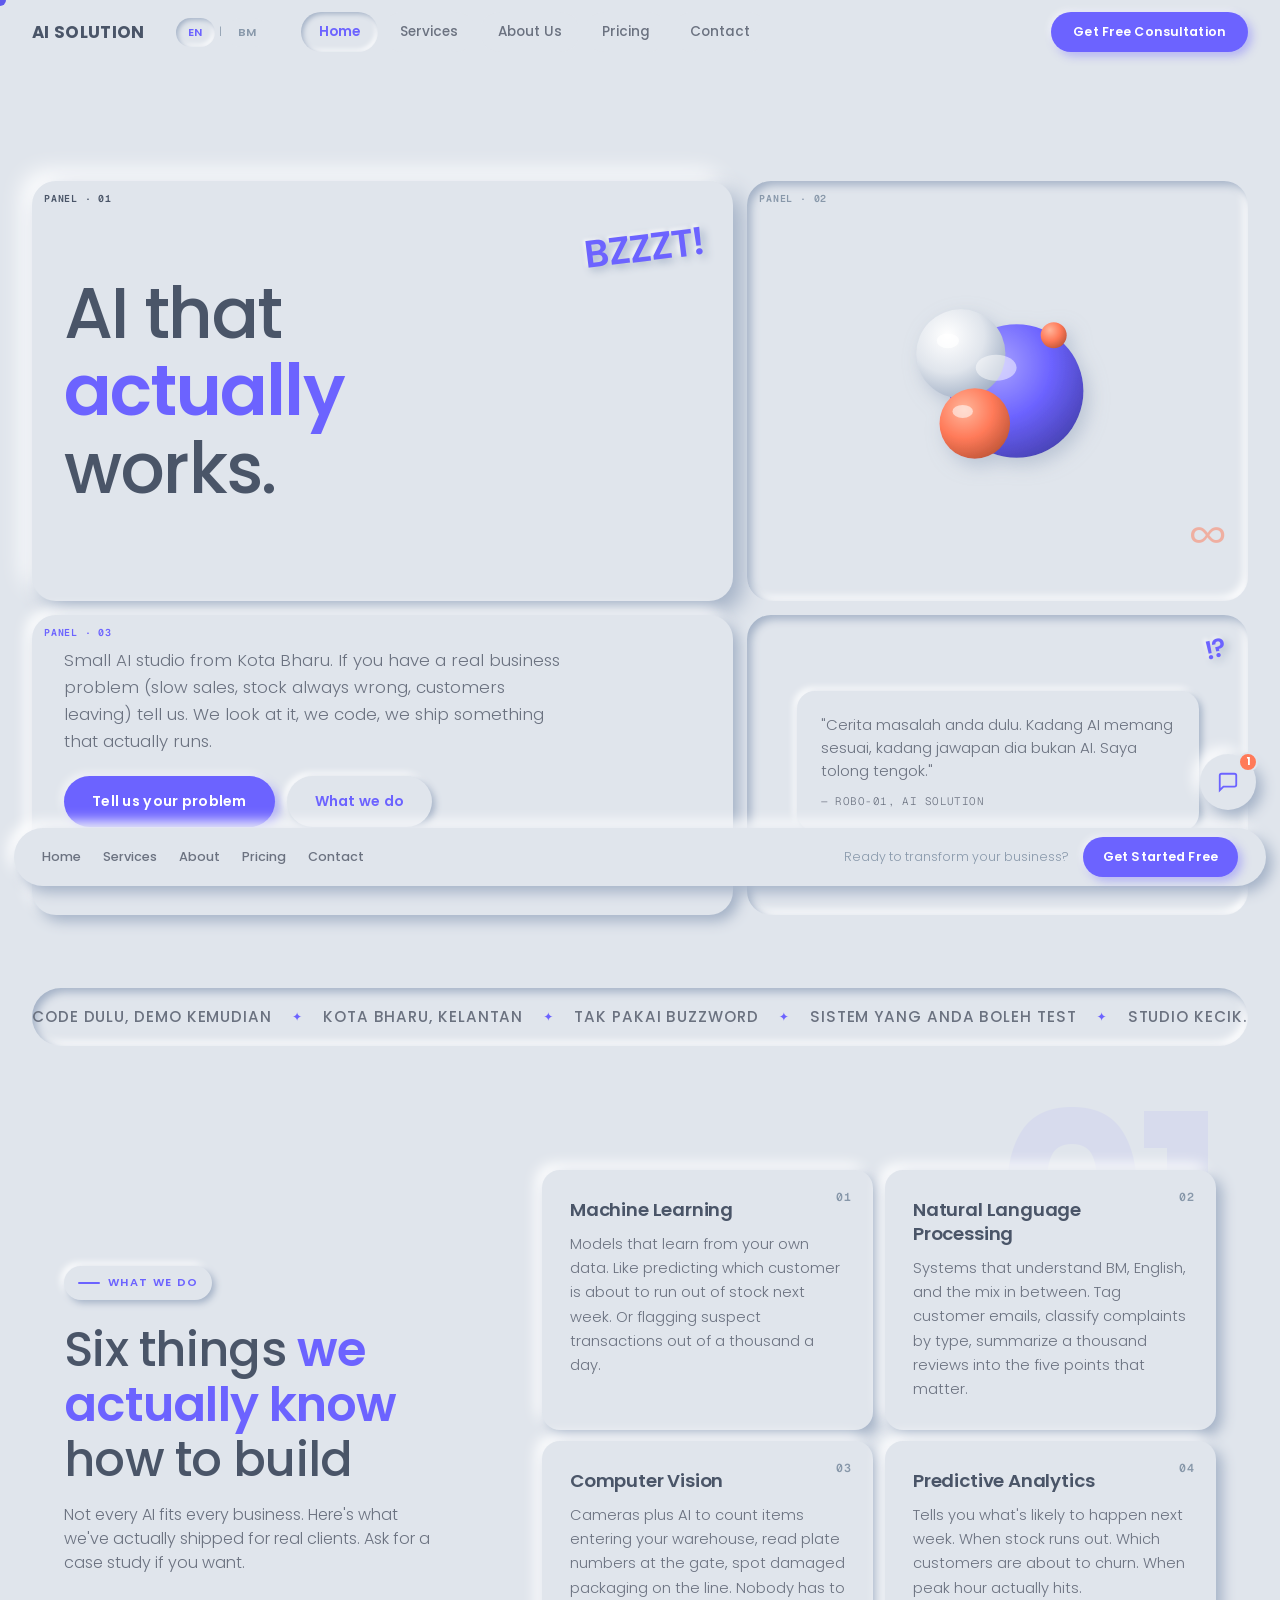
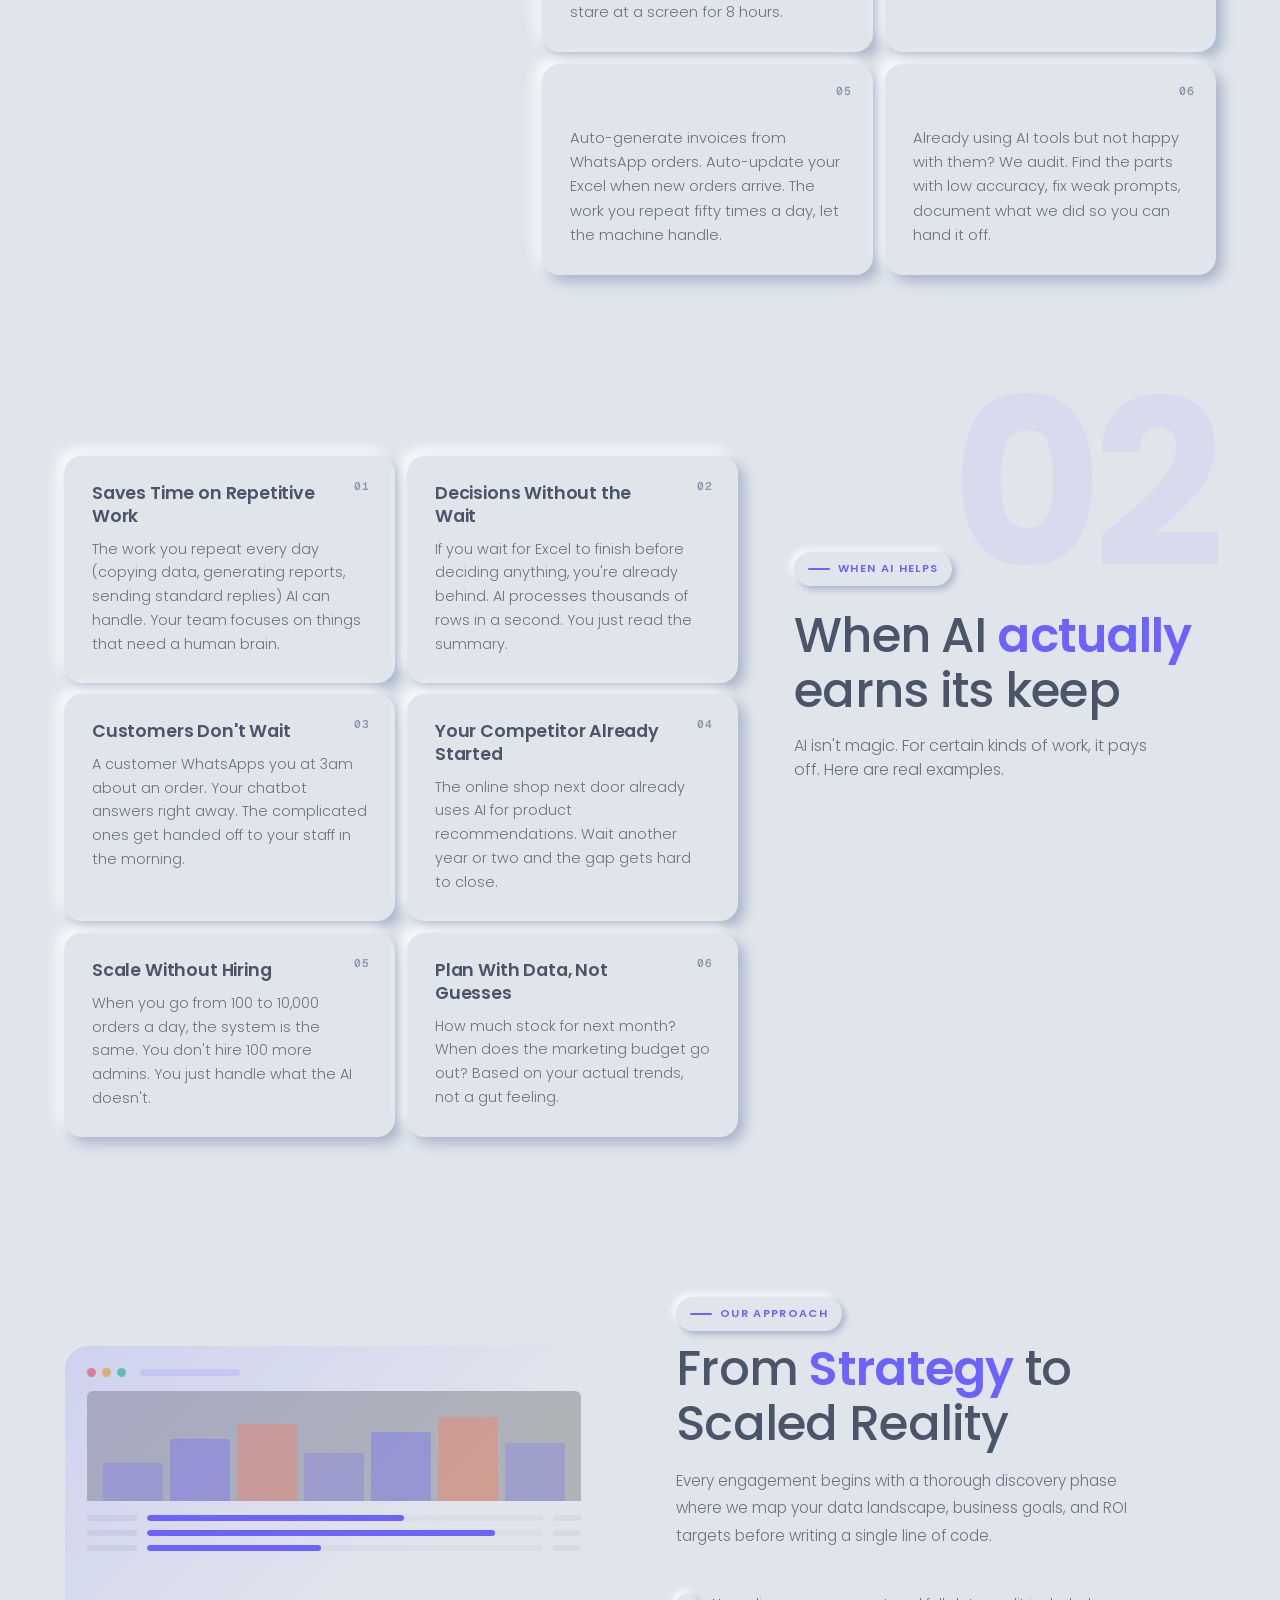
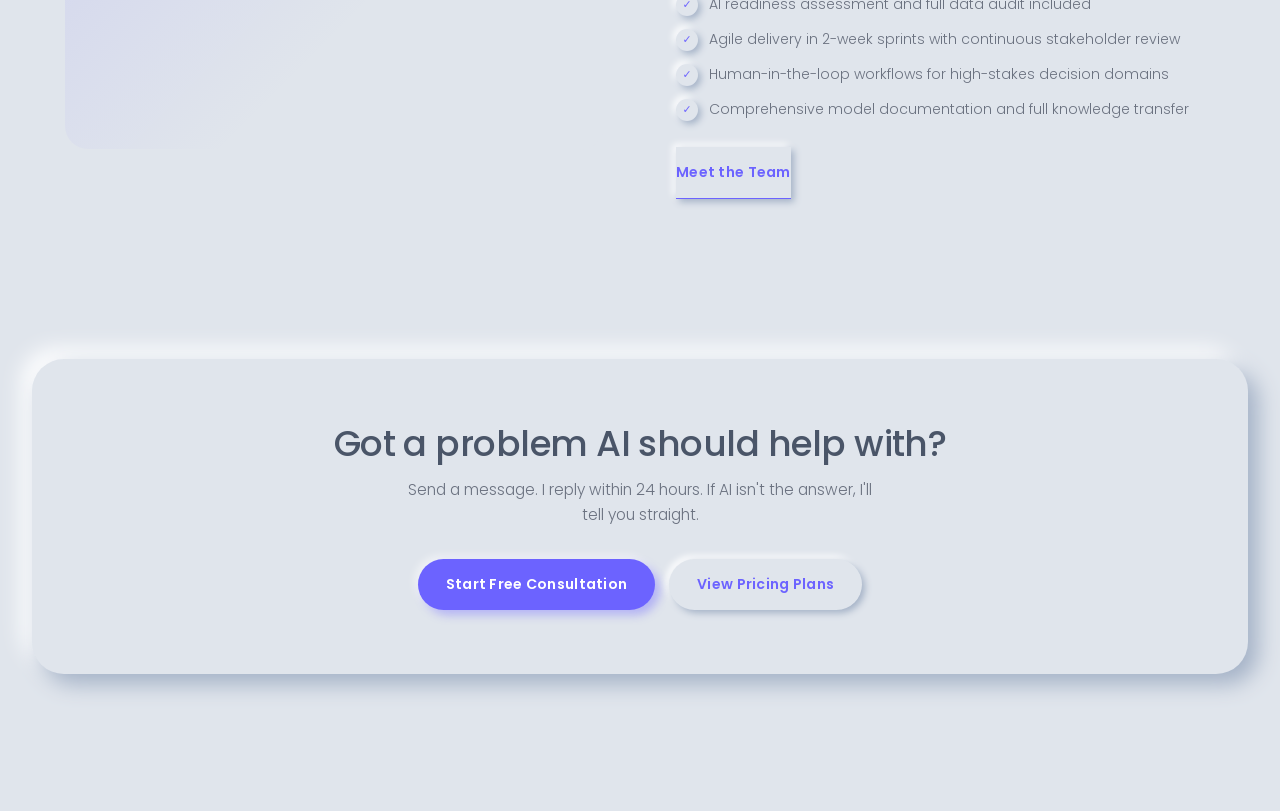
==== commit 94c13e0a: "feat(hero): replace robot mascot with soft 3D blob composition Robot SVG didn't fit neumorphic theme" ====
--- a/index.html
+++ b/index.html
@@ -82,33 +82,50 @@
         <div class="sfx sfx-1">BZZZT!</div>
       </div>
 
-      <!-- Panel B: Mascot -->
+      <!-- Panel B: Soft 3D Blobs -->
       <div class="panel panel-b">
         <div class="panel-tag">PANEL · 02</div>
         <div class="hero-mascot-wrap">
-          <svg class="hero-mascot" viewBox="0 0 200 220" xmlns="http://www.w3.org/2000/svg" aria-hidden="true">
-            <line x1="100" y1="10" x2="100" y2="35" stroke="#4a5568" stroke-width="3" stroke-linecap="round"/>
-            <circle cx="100" cy="10" r="6" fill="#6c63ff"/>
-            <rect x="45" y="35" width="110" height="90" rx="10" fill="#e0e5ec" stroke="#4a5568" stroke-width="3"/>
-            <g class="eye"><rect x="65" y="65" width="20" height="20" rx="6" fill="#4a5568"/><rect x="69" y="69" width="6" height="6" rx="2" fill="#6c63ff"/></g>
-            <g class="eye" style="animation-delay:0.15s"><rect x="115" y="65" width="20" height="20" rx="6" fill="#4a5568"/><rect x="119" y="69" width="6" height="6" rx="2" fill="#6c63ff"/></g>
-            <rect x="75" y="98" width="50" height="8" rx="4" fill="none" stroke="#4a5568" stroke-width="3"/>
-            <line x1="85" y1="98" x2="85" y2="106" stroke="#4a5568" stroke-width="2"/>
-            <line x1="100" y1="98" x2="100" y2="106" stroke="#4a5568" stroke-width="2"/>
-            <line x1="115" y1="98" x2="115" y2="106" stroke="#4a5568" stroke-width="2"/>
-            <circle cx="45" cy="80" r="4" fill="#4a5568"/>
-            <circle cx="155" cy="80" r="4" fill="#4a5568"/>
-            <rect x="88" y="125" width="24" height="14" rx="3" fill="#4a5568"/>
-            <rect x="35" y="139" width="130" height="68" rx="10" fill="#6c63ff" stroke="#4a5568" stroke-width="3"/>
-            <rect x="60" y="155" width="80" height="36" rx="6" fill="#e0e5ec" stroke="#4a5568" stroke-width="2"/>
-            <circle cx="75"  cy="173" r="4" fill="#6c63ff"/>
-            <circle cx="100" cy="173" r="4" fill="#ff7a59"/>
-            <circle cx="125" cy="173" r="4" fill="#6c63ff"/>
-            <rect x="20" y="150" width="15" height="42" rx="6" fill="#4a5568"/>
-            <rect x="165" y="150" width="15" height="42" rx="6" fill="#4a5568"/>
+          <svg class="hero-mascot hero-blobs" viewBox="0 0 280 280" xmlns="http://www.w3.org/2000/svg" aria-hidden="true">
+            <defs>
+              <radialGradient id="blob-purple" cx="35%" cy="30%" r="75%">
+                <stop offset="0%" stop-color="#a8a2ff"/>
+                <stop offset="55%" stop-color="#6c63ff"/>
+                <stop offset="100%" stop-color="#4a44b8"/>
+              </radialGradient>
+              <radialGradient id="blob-warm" cx="35%" cy="30%" r="75%">
+                <stop offset="0%" stop-color="#ffb59a"/>
+                <stop offset="55%" stop-color="#ff7a59"/>
+                <stop offset="100%" stop-color="#c4583a"/>
+              </radialGradient>
+              <radialGradient id="blob-pale" cx="35%" cy="30%" r="75%">
+                <stop offset="0%" stop-color="#ffffff"/>
+                <stop offset="55%" stop-color="#e0e5ec"/>
+                <stop offset="100%" stop-color="#a3b1c6"/>
+              </radialGradient>
+              <filter id="blob-shadow" x="-20%" y="-20%" width="140%" height="140%">
+                <feDropShadow dx="6" dy="8" stdDeviation="10" flood-color="#a3b1c6" flood-opacity="0.6"/>
+              </filter>
+            </defs>
+
+            <g filter="url(#blob-shadow)">
+              <!-- big purple sphere (back) -->
+              <circle class="blob blob-1" cx="160" cy="140" r="72" fill="url(#blob-purple)"/>
+              <!-- pale ring (middle) -->
+              <circle class="blob blob-2" cx="100" cy="100" r="48" fill="url(#blob-pale)"/>
+              <!-- warm orange sphere (front) -->
+              <circle class="blob blob-3" cx="115" cy="175" r="38" fill="url(#blob-warm)"/>
+              <!-- small accent dot -->
+              <circle class="blob blob-4" cx="200" cy="80" r="14" fill="url(#blob-warm)"/>
+            </g>
+
+            <!-- highlight specs -->
+            <ellipse cx="138" cy="115" rx="22" ry="14" fill="#ffffff" opacity="0.5"/>
+            <ellipse cx="86" cy="86" rx="12" ry="8" fill="#ffffff" opacity="0.7"/>
+            <ellipse cx="102" cy="162" rx="11" ry="7" fill="#ffffff" opacity="0.55"/>
           </svg>
         </div>
-        <div class="sfx sfx-2">BING!</div>
+        <div class="sfx sfx-2">∞</div>
       </div>
 
       <!-- Panel C: Description + CTA -->
--- a/css/style.css
+++ b/css/style.css
@@ -417,6 +417,33 @@
   50%      { transform: translateY(-8px); }
 }
 
+/* Soft 3D blob mascot animations */
+.hero-blobs .blob {
+  transform-origin: center;
+  transform-box: fill-box;
+}
+.hero-blobs .blob-1 { animation: blob-drift-1 7s ease-in-out infinite; }
+.hero-blobs .blob-2 { animation: blob-drift-2 9s ease-in-out infinite; }
+.hero-blobs .blob-3 { animation: blob-drift-3 6s ease-in-out infinite; }
+.hero-blobs .blob-4 { animation: blob-drift-4 5s ease-in-out infinite; }
+
+@keyframes blob-drift-1 {
+  0%, 100% { transform: translate(0, 0) scale(1); }
+  50%      { transform: translate(-6px, 4px) scale(1.03); }
+}
+@keyframes blob-drift-2 {
+  0%, 100% { transform: translate(0, 0); }
+  50%      { transform: translate(8px, -6px); }
+}
+@keyframes blob-drift-3 {
+  0%, 100% { transform: translate(0, 0) scale(1); }
+  50%      { transform: translate(-4px, -8px) scale(0.96); }
+}
+@keyframes blob-drift-4 {
+  0%, 100% { transform: translate(0, 0); }
+  50%      { transform: translate(10px, 10px); }
+}
+
 /* ============================================================
    COMIC PAGE LAYOUT
    ============================================================ */
@@ -486,7 +513,7 @@
   color: var(--ink);
 }
 
-/* Panel B — mascot panel, pressed surface */
+/* Panel B — blob showcase, pressed surface */
 .panel-b {
   background: var(--surface);
   box-shadow: var(--neu-pressed);
@@ -495,9 +522,9 @@
 }
 .panel-b .panel-tag { color: var(--ink-mute); }
 .panel-b .hero-mascot-wrap {
-  width: clamp(140px, 60%, 220px);
+  width: clamp(180px, 75%, 260px);
   margin: 0;
-  filter: drop-shadow(4px 4px 8px var(--shadow-dark));
+  filter: none;
 }
 .panel-b .hero-mascot { color: var(--ink); }
 
@@ -577,14 +604,22 @@
 }
 .sfx-1, .sfx-2, .sfx-3 {
   font-family: var(--display);
-  font-weight: 700;
+  font-weight: 600;
   font-style: normal;
   color: var(--accent);
   -webkit-text-stroke: 0;
   text-shadow: 3px 3px 8px var(--shadow-dark), -2px -2px 4px var(--shadow-light);
 }
 .sfx-1 { top: 36px; right: 28px; transform: rotate(-7deg); }
-.sfx-2 { bottom: 18px; right: 16px; transform: rotate(8deg); color: var(--warm); }
+.sfx-2 {
+  bottom: 22px; right: 22px;
+  font-size: clamp(2rem, 5vw, 3.4rem);
+  font-weight: 300;
+  color: var(--warm);
+  transform: rotate(0);
+  text-shadow: none;
+  opacity: 0.5;
+}
 .sfx-3 { top: 14px; right: 22px; transform: rotate(-12deg); font-size: 1.6rem; }
 
 /* Override .hero / .hero-inner default centered narrow stack */
@@ -1640,16 +1675,17 @@
 .chat-toggle {
   width: 56px; height: 56px;
   border-radius: 50%;
-  background: var(--accent);
+  background: var(--surface);
   border: none; cursor: pointer;
   display: flex; align-items: center; justify-content: center;
-  box-shadow: 5px 5px 14px rgba(108,99,255,0.4), -3px -3px 10px rgba(255,255,255,0.7);
+  box-shadow: var(--neu-raised);
   transition: var(--t);
   position: relative;
-  color: #ffffff;
+  color: var(--accent);
 }
 .chat-toggle svg { width: 22px; height: 22px; }
-.chat-toggle:hover { box-shadow: 7px 7px 18px rgba(108,99,255,0.5), -4px -4px 12px rgba(255,255,255,0.8); }
+.chat-toggle:hover { box-shadow: var(--neu-raised-lg); }
+.chat-toggle:active { box-shadow: var(--neu-pressed); }
 .chat-badge {
   position: absolute; top: -2px; right: -2px;
   width: 20px; height: 20px; border-radius: 50%;
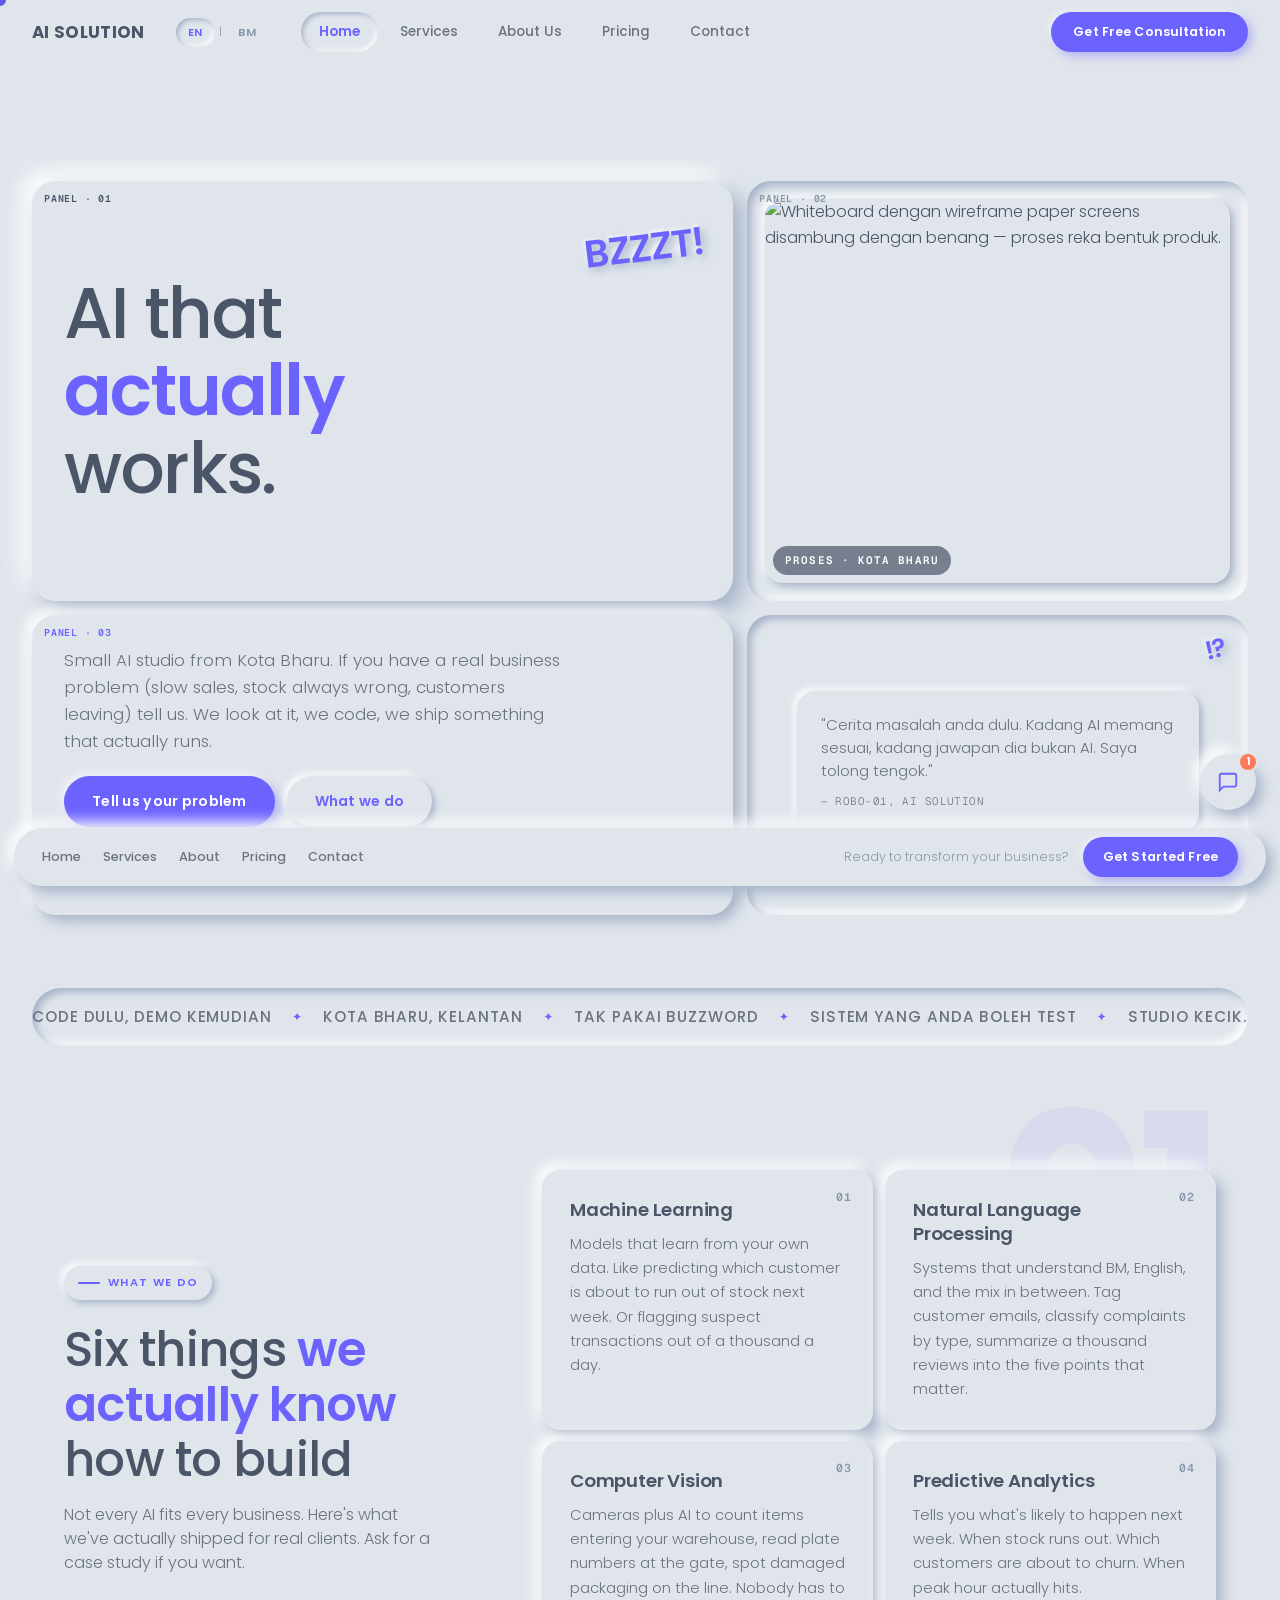
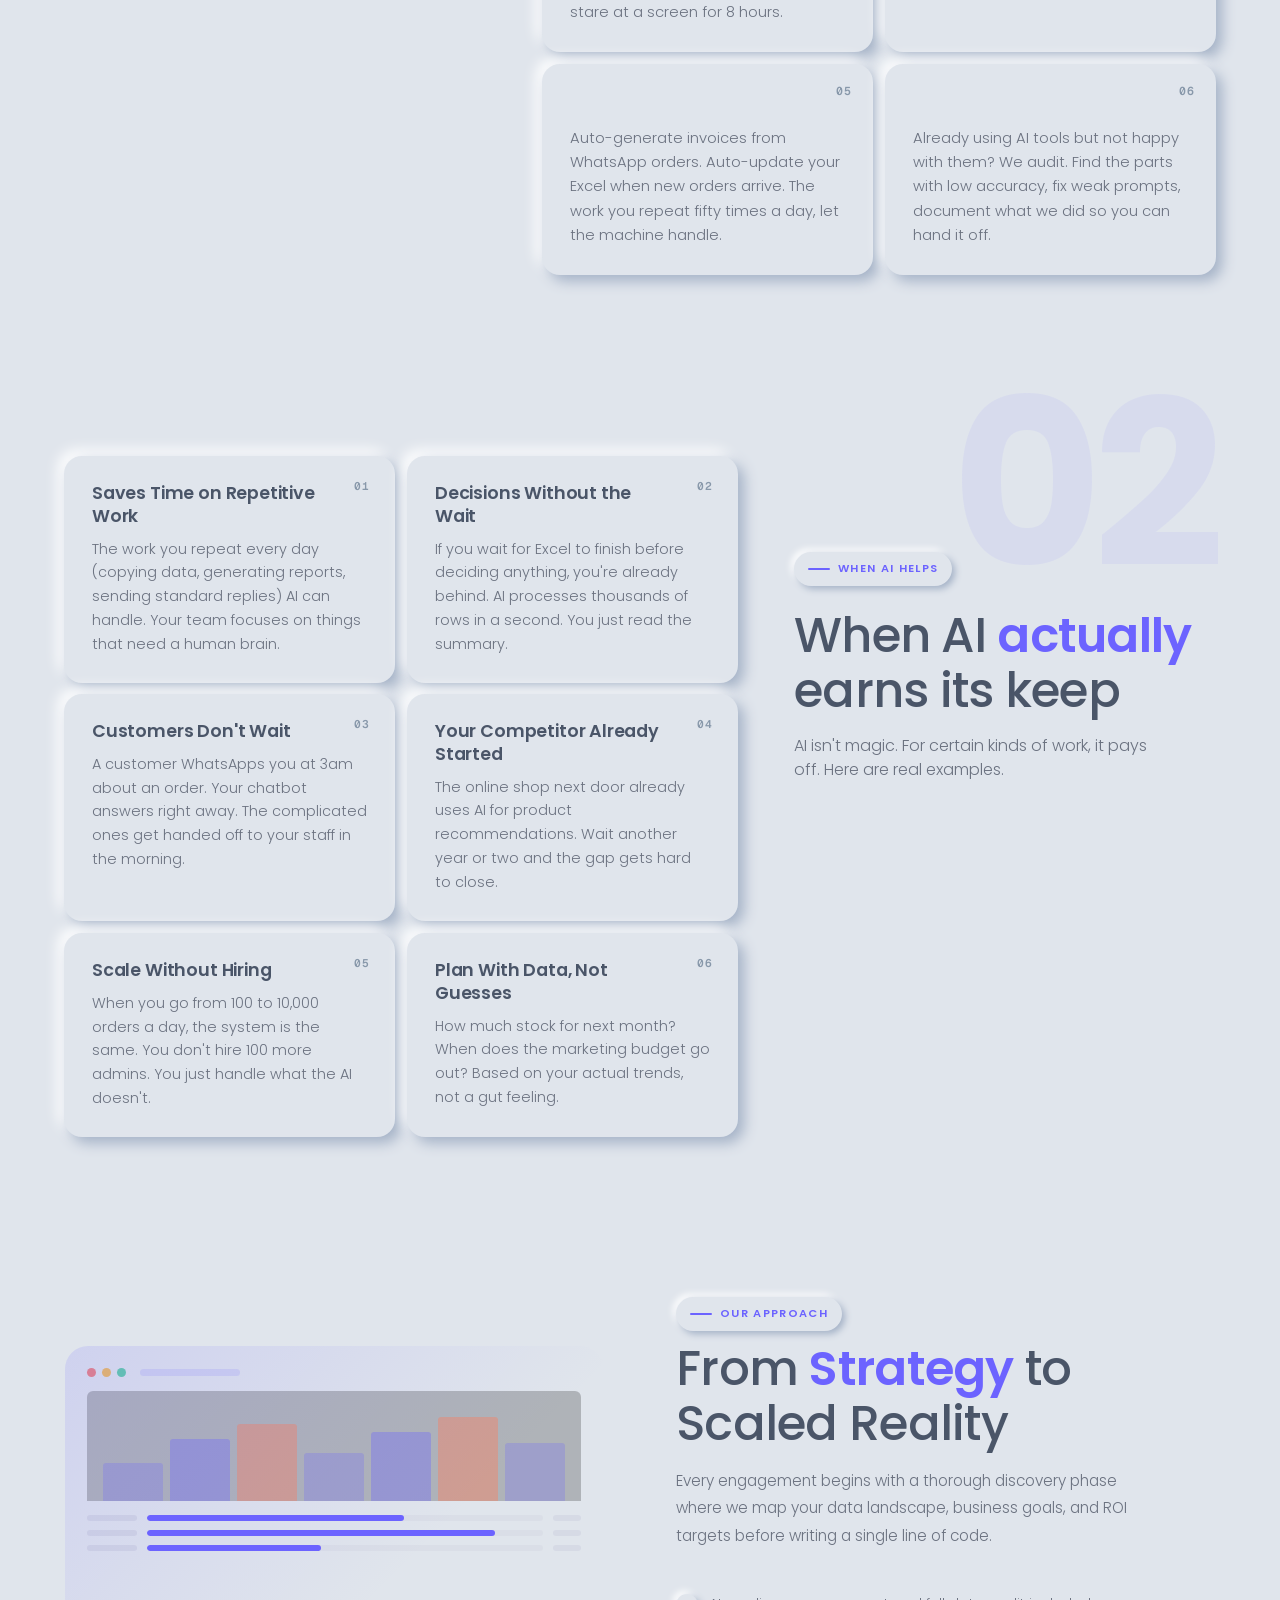
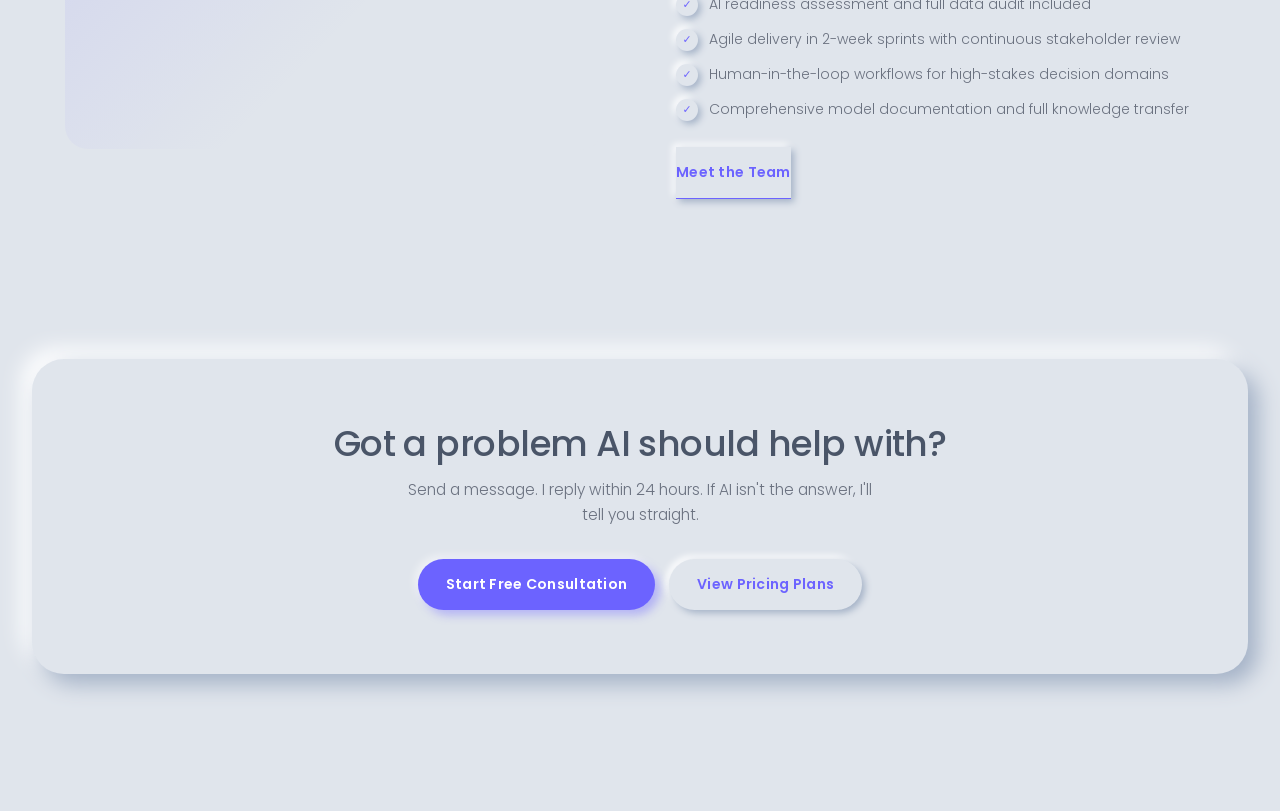
==== commit 656d1beb: "feat(hero): replace blob mascot with actual workspace photo Panel B now shows real workspace photo: " ====
--- a/index.html
+++ b/index.html
@@ -82,50 +82,15 @@
         <div class="sfx sfx-1">BZZZT!</div>
       </div>
 
-      <!-- Panel B: Soft 3D Blobs -->
-      <div class="panel panel-b">
+      <!-- Panel B: Hero photo -->
+      <div class="panel panel-b panel-b-photo">
         <div class="panel-tag">PANEL · 02</div>
-        <div class="hero-mascot-wrap">
-          <svg class="hero-mascot hero-blobs" viewBox="0 0 280 280" xmlns="http://www.w3.org/2000/svg" aria-hidden="true">
-            <defs>
-              <radialGradient id="blob-purple" cx="35%" cy="30%" r="75%">
-                <stop offset="0%" stop-color="#a8a2ff"/>
-                <stop offset="55%" stop-color="#6c63ff"/>
-                <stop offset="100%" stop-color="#4a44b8"/>
-              </radialGradient>
-              <radialGradient id="blob-warm" cx="35%" cy="30%" r="75%">
-                <stop offset="0%" stop-color="#ffb59a"/>
-                <stop offset="55%" stop-color="#ff7a59"/>
-                <stop offset="100%" stop-color="#c4583a"/>
-              </radialGradient>
-              <radialGradient id="blob-pale" cx="35%" cy="30%" r="75%">
-                <stop offset="0%" stop-color="#ffffff"/>
-                <stop offset="55%" stop-color="#e0e5ec"/>
-                <stop offset="100%" stop-color="#a3b1c6"/>
-              </radialGradient>
-              <filter id="blob-shadow" x="-20%" y="-20%" width="140%" height="140%">
-                <feDropShadow dx="6" dy="8" stdDeviation="10" flood-color="#a3b1c6" flood-opacity="0.6"/>
-              </filter>
-            </defs>
-
-            <g filter="url(#blob-shadow)">
-              <!-- big purple sphere (back) -->
-              <circle class="blob blob-1" cx="160" cy="140" r="72" fill="url(#blob-purple)"/>
-              <!-- pale ring (middle) -->
-              <circle class="blob blob-2" cx="100" cy="100" r="48" fill="url(#blob-pale)"/>
-              <!-- warm orange sphere (front) -->
-              <circle class="blob blob-3" cx="115" cy="175" r="38" fill="url(#blob-warm)"/>
-              <!-- small accent dot -->
-              <circle class="blob blob-4" cx="200" cy="80" r="14" fill="url(#blob-warm)"/>
-            </g>
-
-            <!-- highlight specs -->
-            <ellipse cx="138" cy="115" rx="22" ry="14" fill="#ffffff" opacity="0.5"/>
-            <ellipse cx="86" cy="86" rx="12" ry="8" fill="#ffffff" opacity="0.7"/>
-            <ellipse cx="102" cy="162" rx="11" ry="7" fill="#ffffff" opacity="0.55"/>
-          </svg>
-        </div>
-        <div class="sfx sfx-2">∞</div>
+        <img class="hero-photo"
+             src="https://images.unsplash.com/photo-1531403009284-440f080d1e12?auto=format&fit=crop&w=900&q=80"
+             alt="Whiteboard dengan wireframe paper screens disambung dengan benang — proses reka bentuk produk."
+             loading="eager"
+             width="900" height="600" />
+        <div class="hero-photo-caption">PROSES · KOTA BHARU</div>
       </div>
 
       <!-- Panel C: Description + CTA -->
--- a/css/style.css
+++ b/css/style.css
@@ -513,14 +513,46 @@
   color: var(--ink);
 }
 
-/* Panel B — blob showcase, pressed surface */
+/* Panel B — hero photo, pressed surface frame */
 .panel-b {
   background: var(--surface);
   box-shadow: var(--neu-pressed);
-  align-items: center;
-  justify-content: center;
+  align-items: stretch;
+  justify-content: flex-start;
+  padding: 18px;
+  overflow: hidden;
 }
 .panel-b .panel-tag { color: var(--ink-mute); }
+.panel-b-photo {
+  display: block;
+  position: relative;
+}
+.hero-photo {
+  width: 100%;
+  height: 100%;
+  min-height: 280px;
+  object-fit: cover;
+  border-radius: calc(var(--r-lg) - 6px);
+  box-shadow: var(--neu-raised-sm);
+  display: block;
+  filter: saturate(0.95);
+}
+.hero-photo-caption {
+  position: absolute;
+  bottom: 26px; left: 26px;
+  font-family: var(--mono);
+  font-size: 0.68rem;
+  font-weight: 600;
+  letter-spacing: 0.1em;
+  color: #ffffff;
+  background: rgba(74, 85, 104, 0.7);
+  backdrop-filter: blur(8px);
+  -webkit-backdrop-filter: blur(8px);
+  padding: 6px 12px;
+  border-radius: 50px;
+}
+
+/* Old blob mascot CSS still in stylesheet — keep for backward compat */
 .panel-b .hero-mascot-wrap {
   width: clamp(180px, 75%, 260px);
   margin: 0;
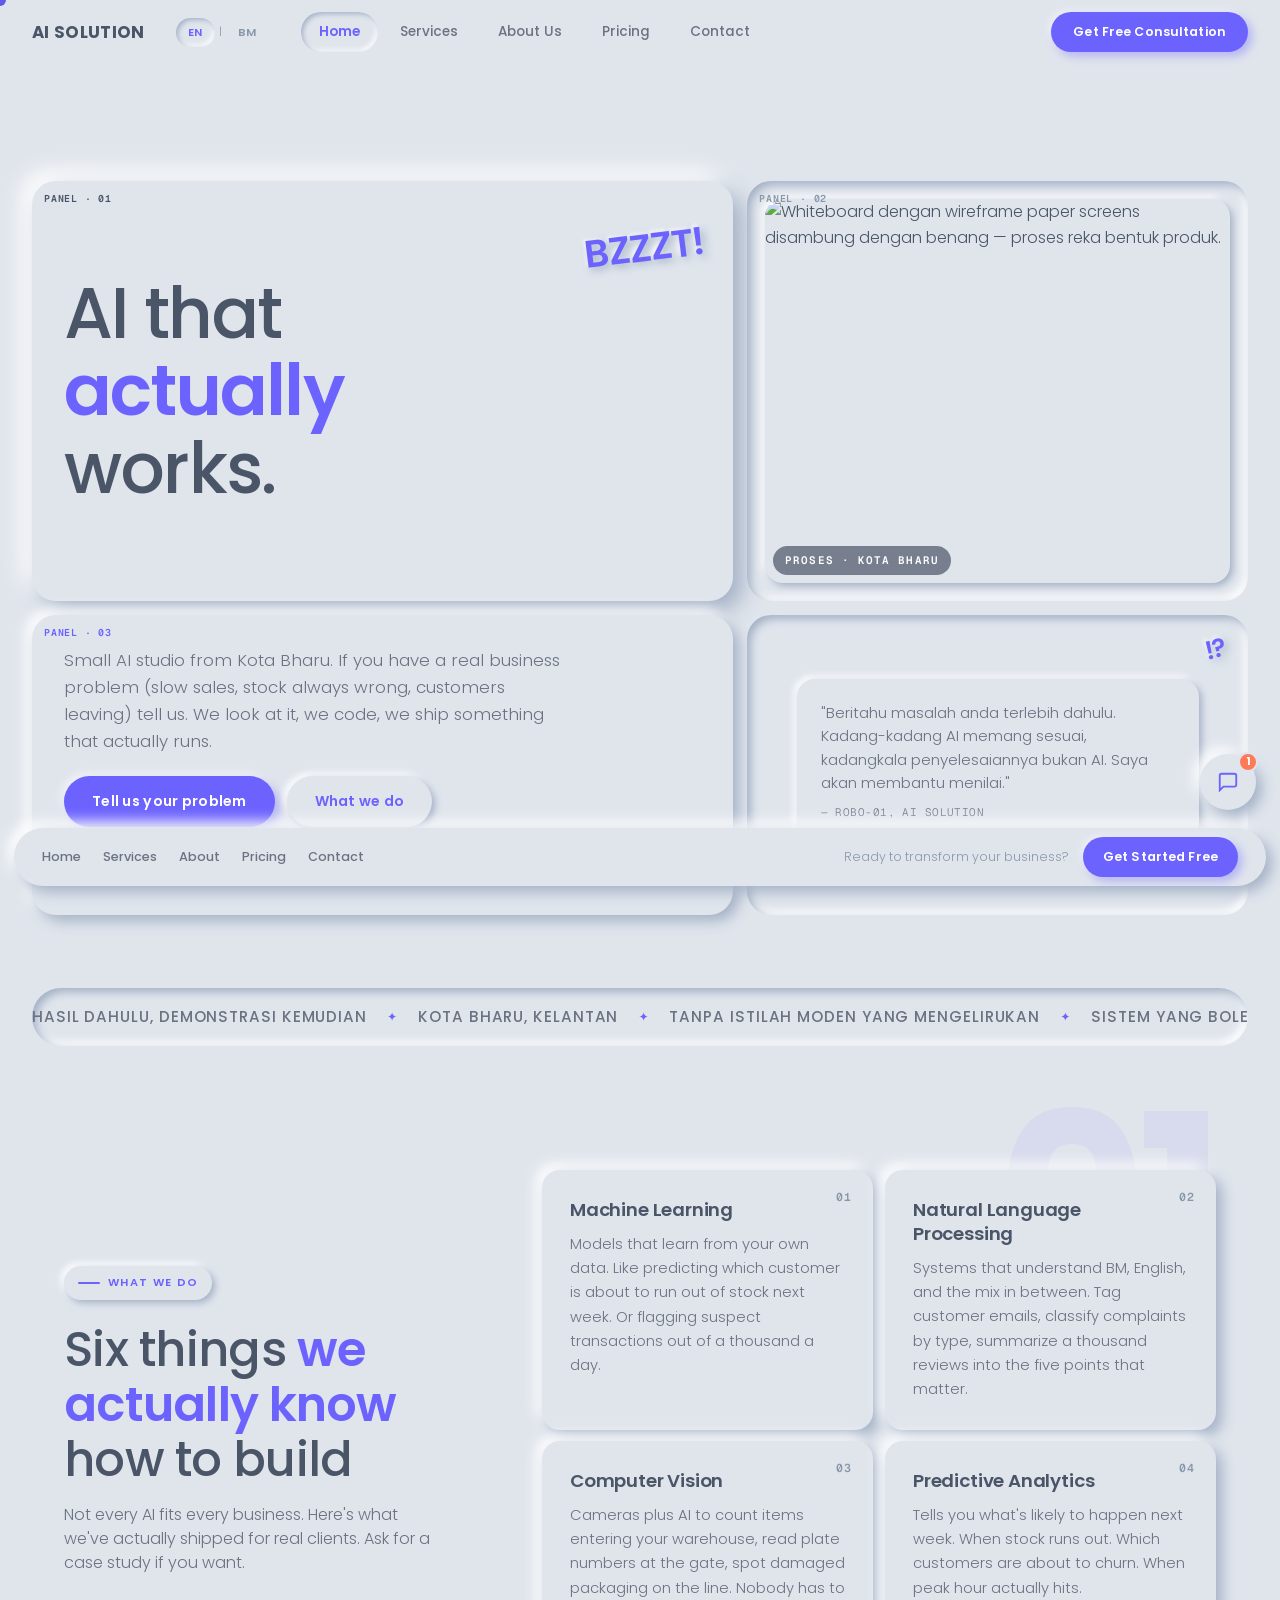
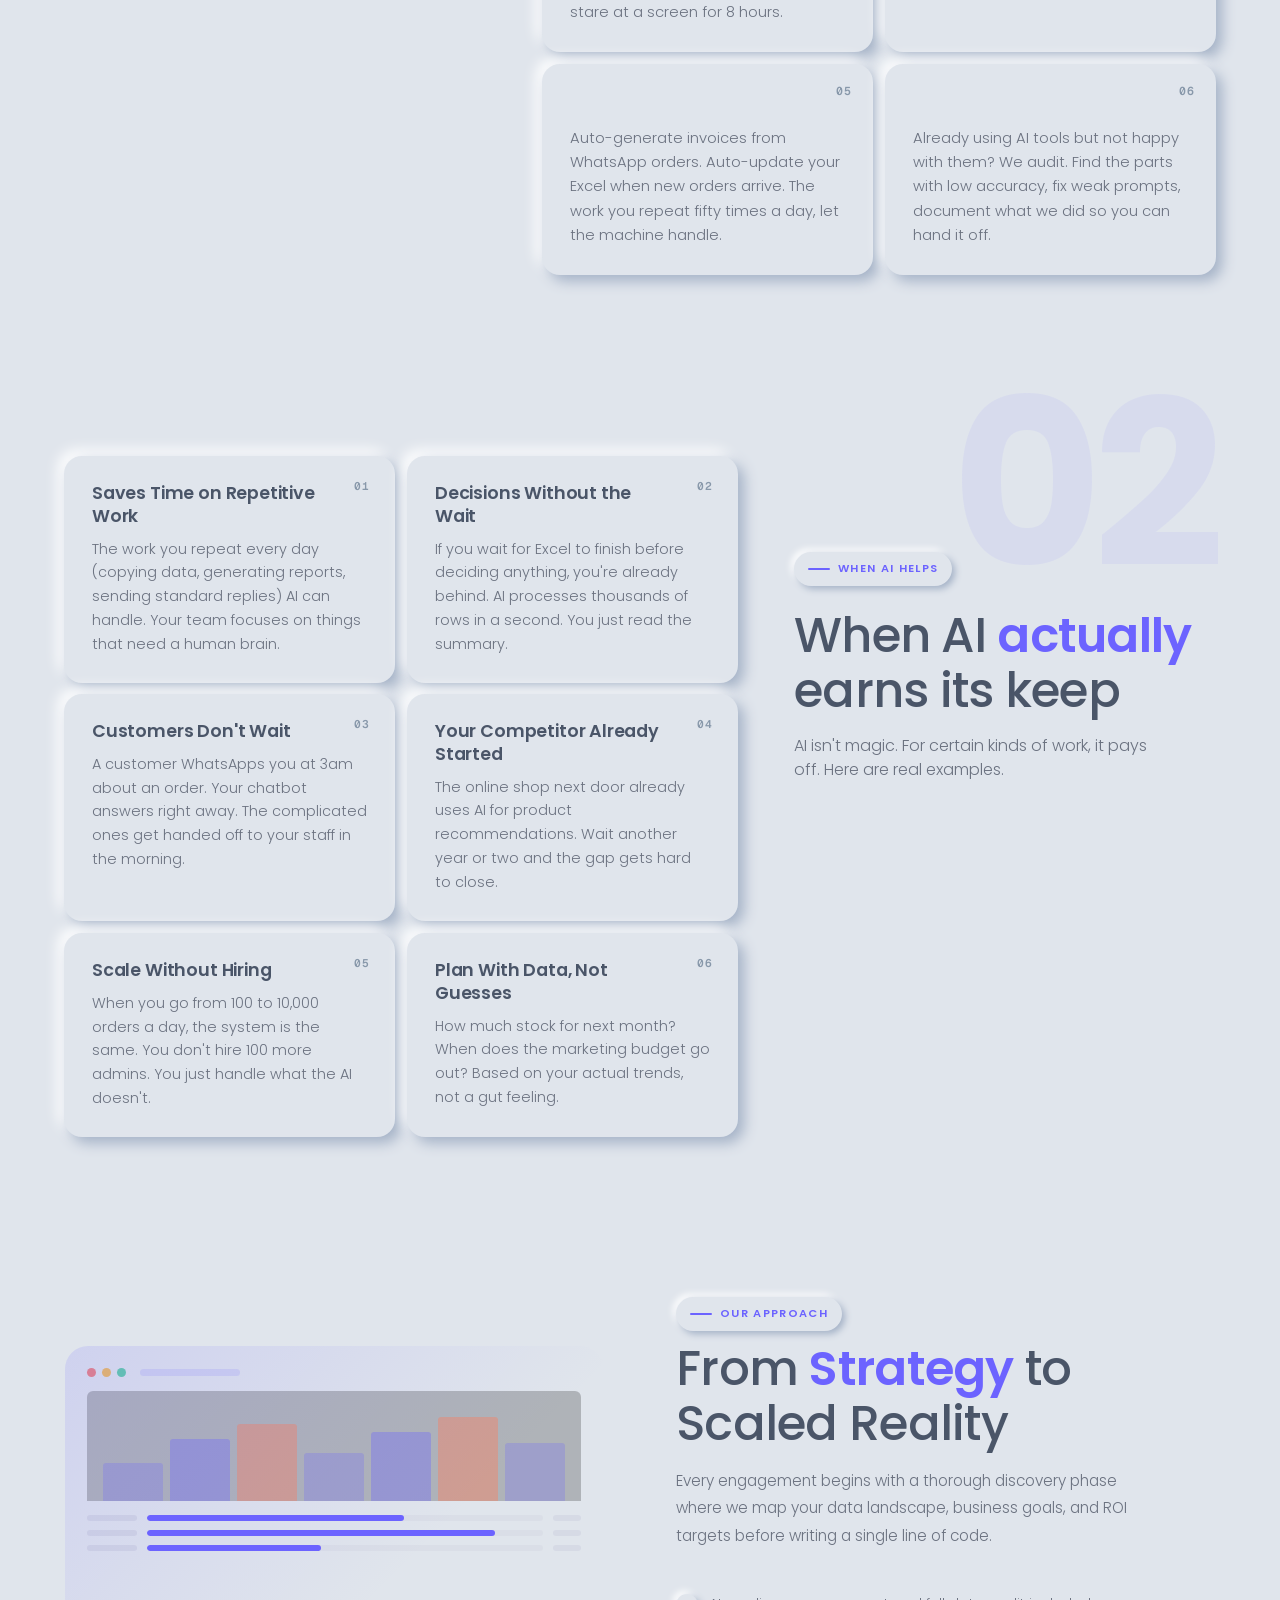
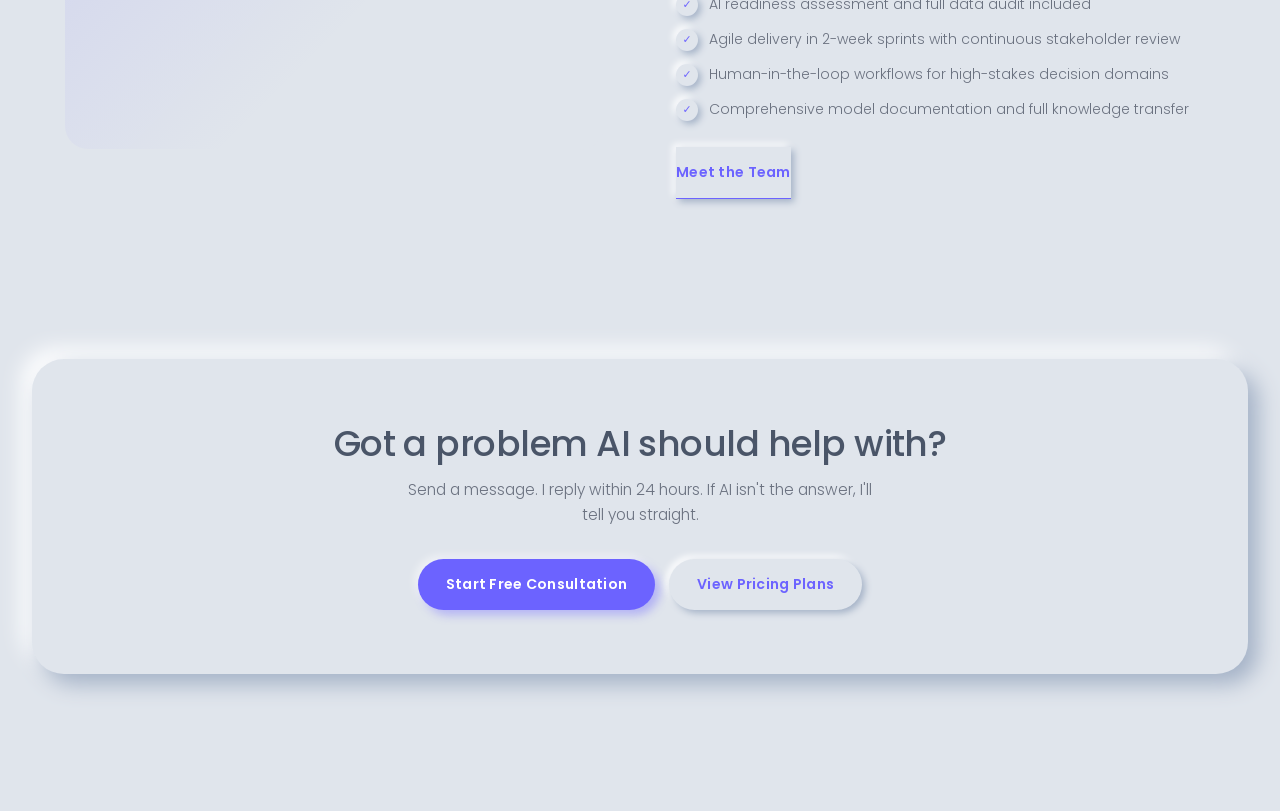
==== commit f308454f: "refactor(copy): rewrite all BM to formal Bahasa Malaysia Removed casual/Manglish English mixing. Now" ====
--- a/index.html
+++ b/index.html
@@ -108,7 +108,7 @@
       <!-- Panel D: Meta / dialog -->
       <div class="panel panel-d">
         <div class="speech">
-          <p>"Cerita masalah anda dulu. Kadang AI memang sesuai, kadang jawapan dia bukan AI. Saya tolong tengok."</p>
+          <p>"Beritahu masalah anda terlebih dahulu. Kadang-kadang AI memang sesuai, kadangkala penyelesaiannya bukan AI. Saya akan membantu menilai."</p>
           <span class="speech-attr">— ROBO-01, AI Solution</span>
         </div>
         <div class="sfx sfx-3">!?</div>
@@ -120,18 +120,18 @@
   <!-- ── MARQUEE BANNER ── -->
   <div class="marquee" aria-hidden="true">
     <div class="marquee-track">
-      <span>Code dulu, demo kemudian</span><span class="marquee-dot">✦</span>
+      <span>Hasil dahulu, demonstrasi kemudian</span><span class="marquee-dot">✦</span>
       <span>Kota Bharu, Kelantan</span><span class="marquee-dot">✦</span>
-      <span>Tak pakai buzzword</span><span class="marquee-dot">✦</span>
-      <span>Sistem yang anda boleh test</span><span class="marquee-dot">✦</span>
-      <span>Studio kecik. Kerja jujur.</span><span class="marquee-dot">✦</span>
-      <span>Cari client pertama</span><span class="marquee-dot">✦</span>
-      <span>Code dulu, demo kemudian</span><span class="marquee-dot">✦</span>
+      <span>Tanpa istilah moden yang mengelirukan</span><span class="marquee-dot">✦</span>
+      <span>Sistem yang boleh diuji</span><span class="marquee-dot">✦</span>
+      <span>Studio kecil, kerja yang jujur</span><span class="marquee-dot">✦</span>
+      <span>Sedang mencari klien pertama</span><span class="marquee-dot">✦</span>
+      <span>Hasil dahulu, demonstrasi kemudian</span><span class="marquee-dot">✦</span>
       <span>Kota Bharu, Kelantan</span><span class="marquee-dot">✦</span>
-      <span>Tak pakai buzzword</span><span class="marquee-dot">✦</span>
-      <span>Sistem yang anda boleh test</span><span class="marquee-dot">✦</span>
-      <span>Studio kecik. Kerja jujur.</span><span class="marquee-dot">✦</span>
-      <span>Cari client pertama</span><span class="marquee-dot">✦</span>
+      <span>Tanpa istilah moden yang mengelirukan</span><span class="marquee-dot">✦</span>
+      <span>Sistem yang boleh diuji</span><span class="marquee-dot">✦</span>
+      <span>Studio kecil, kerja yang jujur</span><span class="marquee-dot">✦</span>
+      <span>Sedang mencari klien pertama</span><span class="marquee-dot">✦</span>
     </div>
   </div>
 
